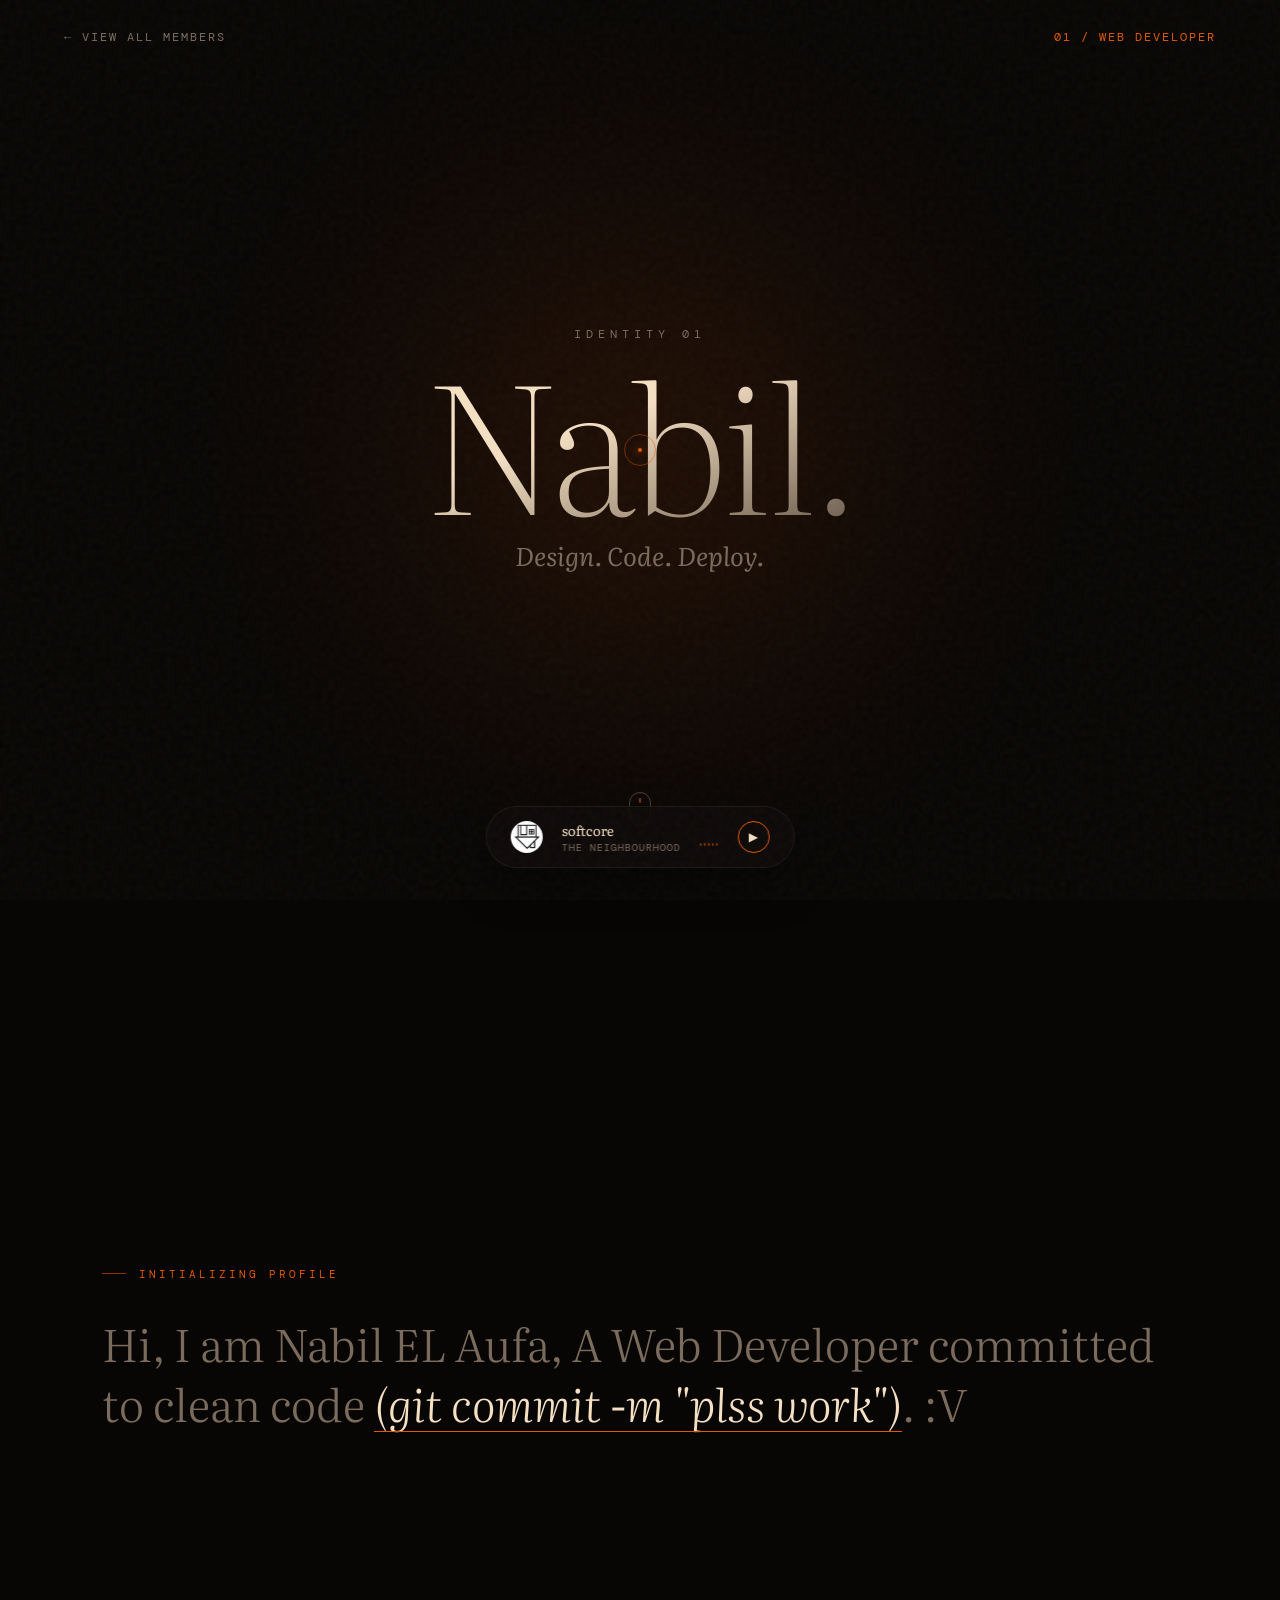
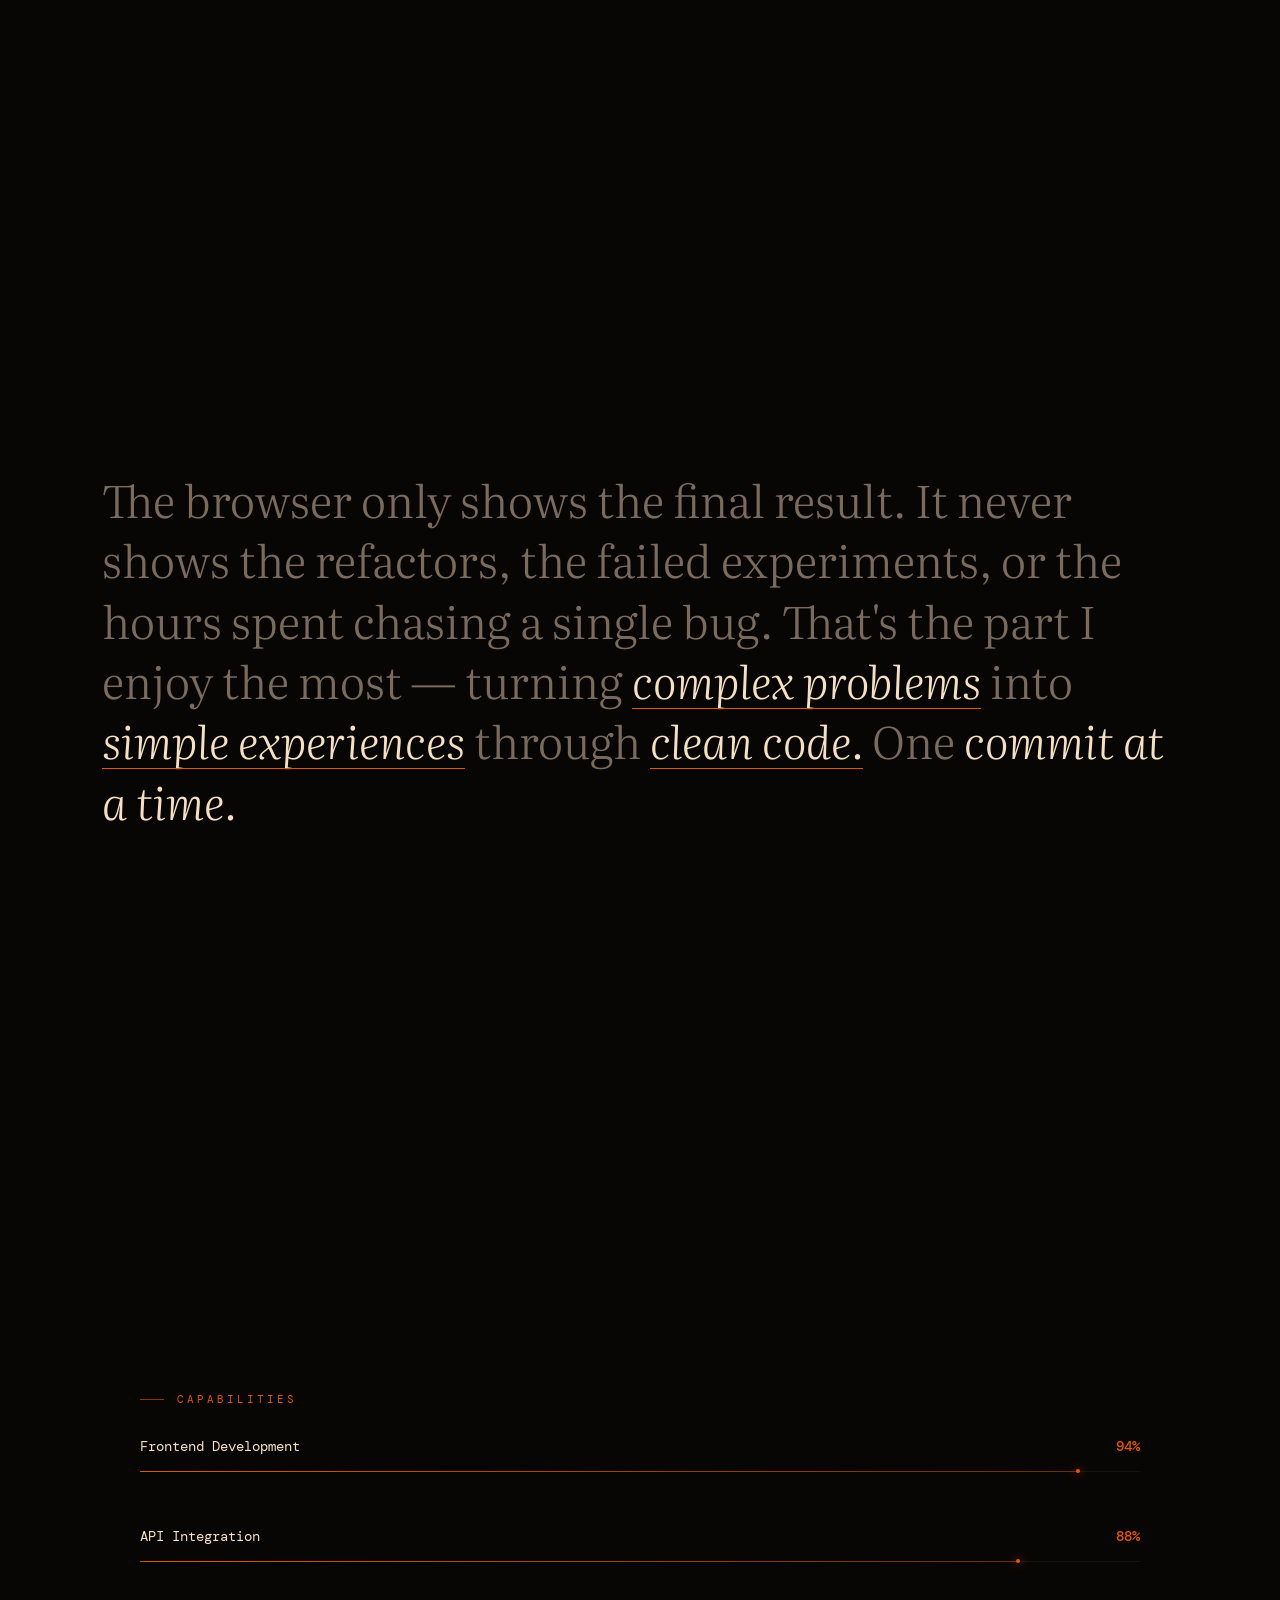
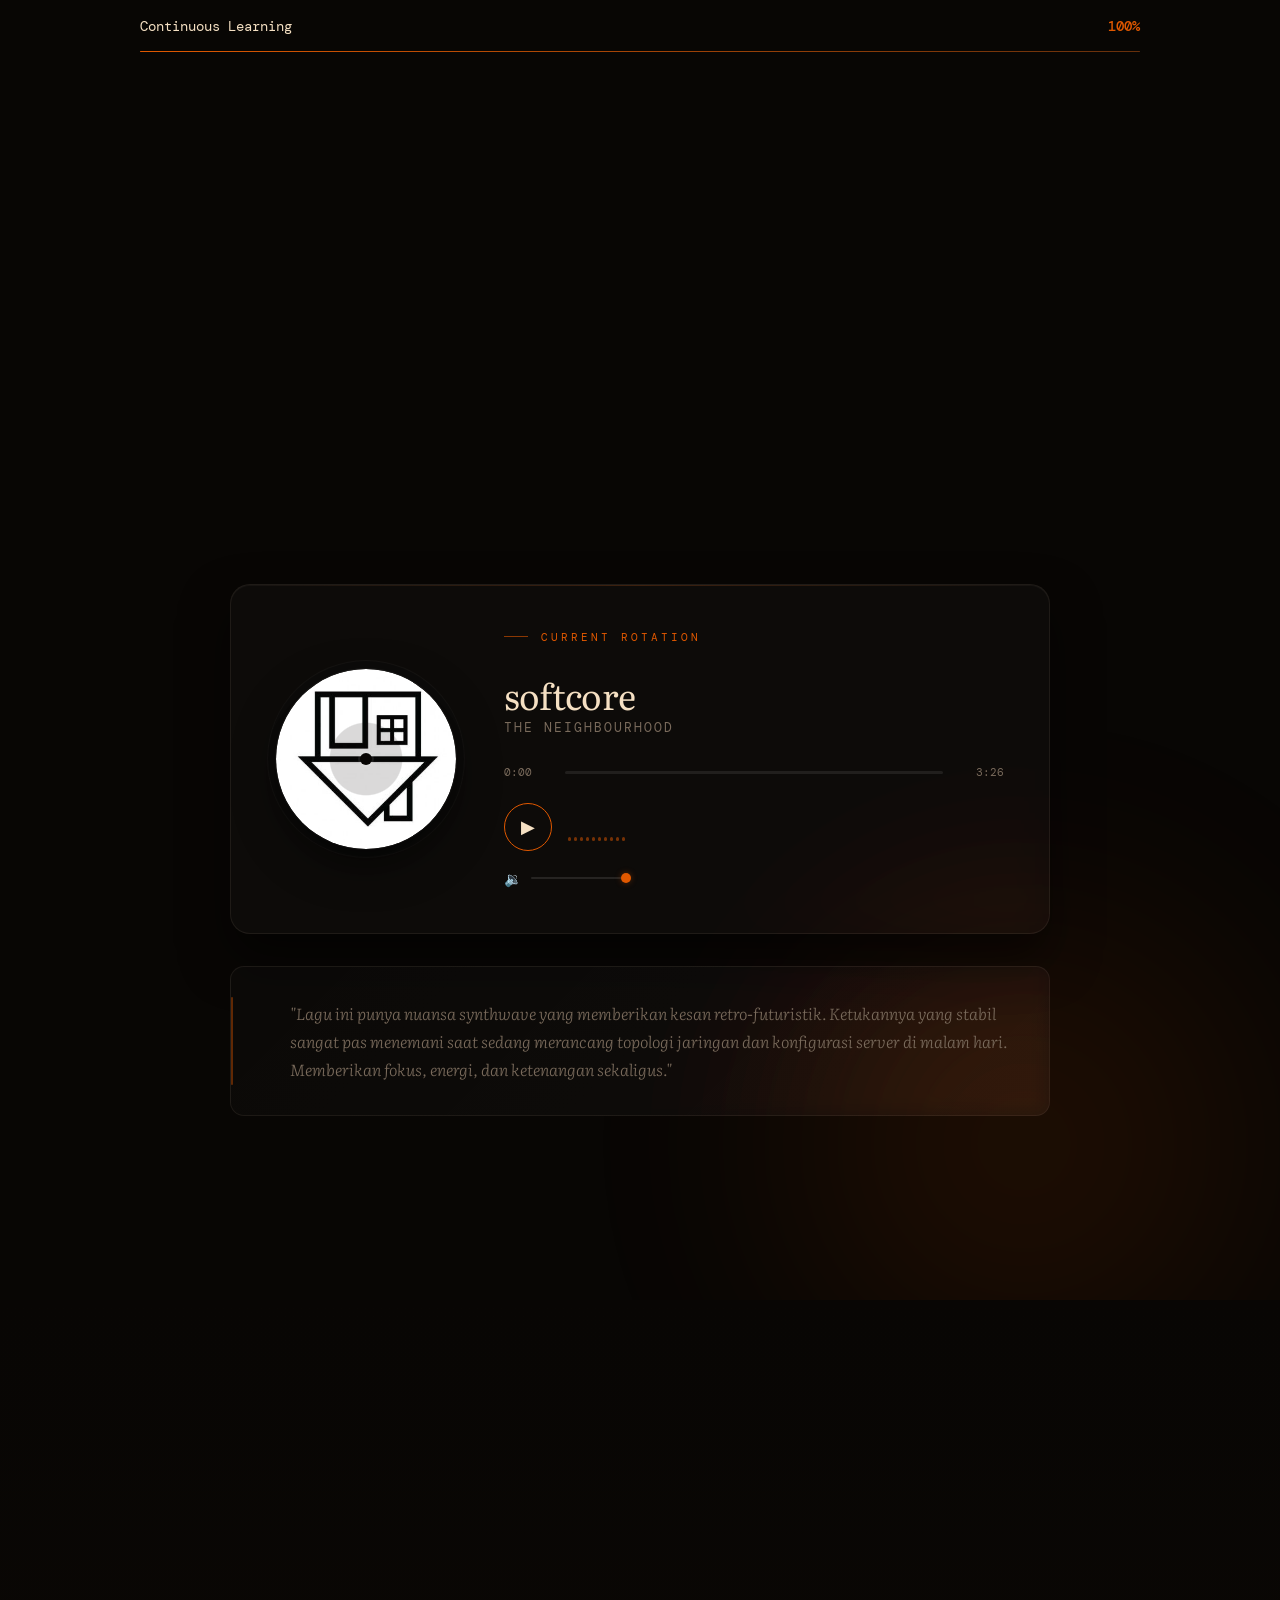
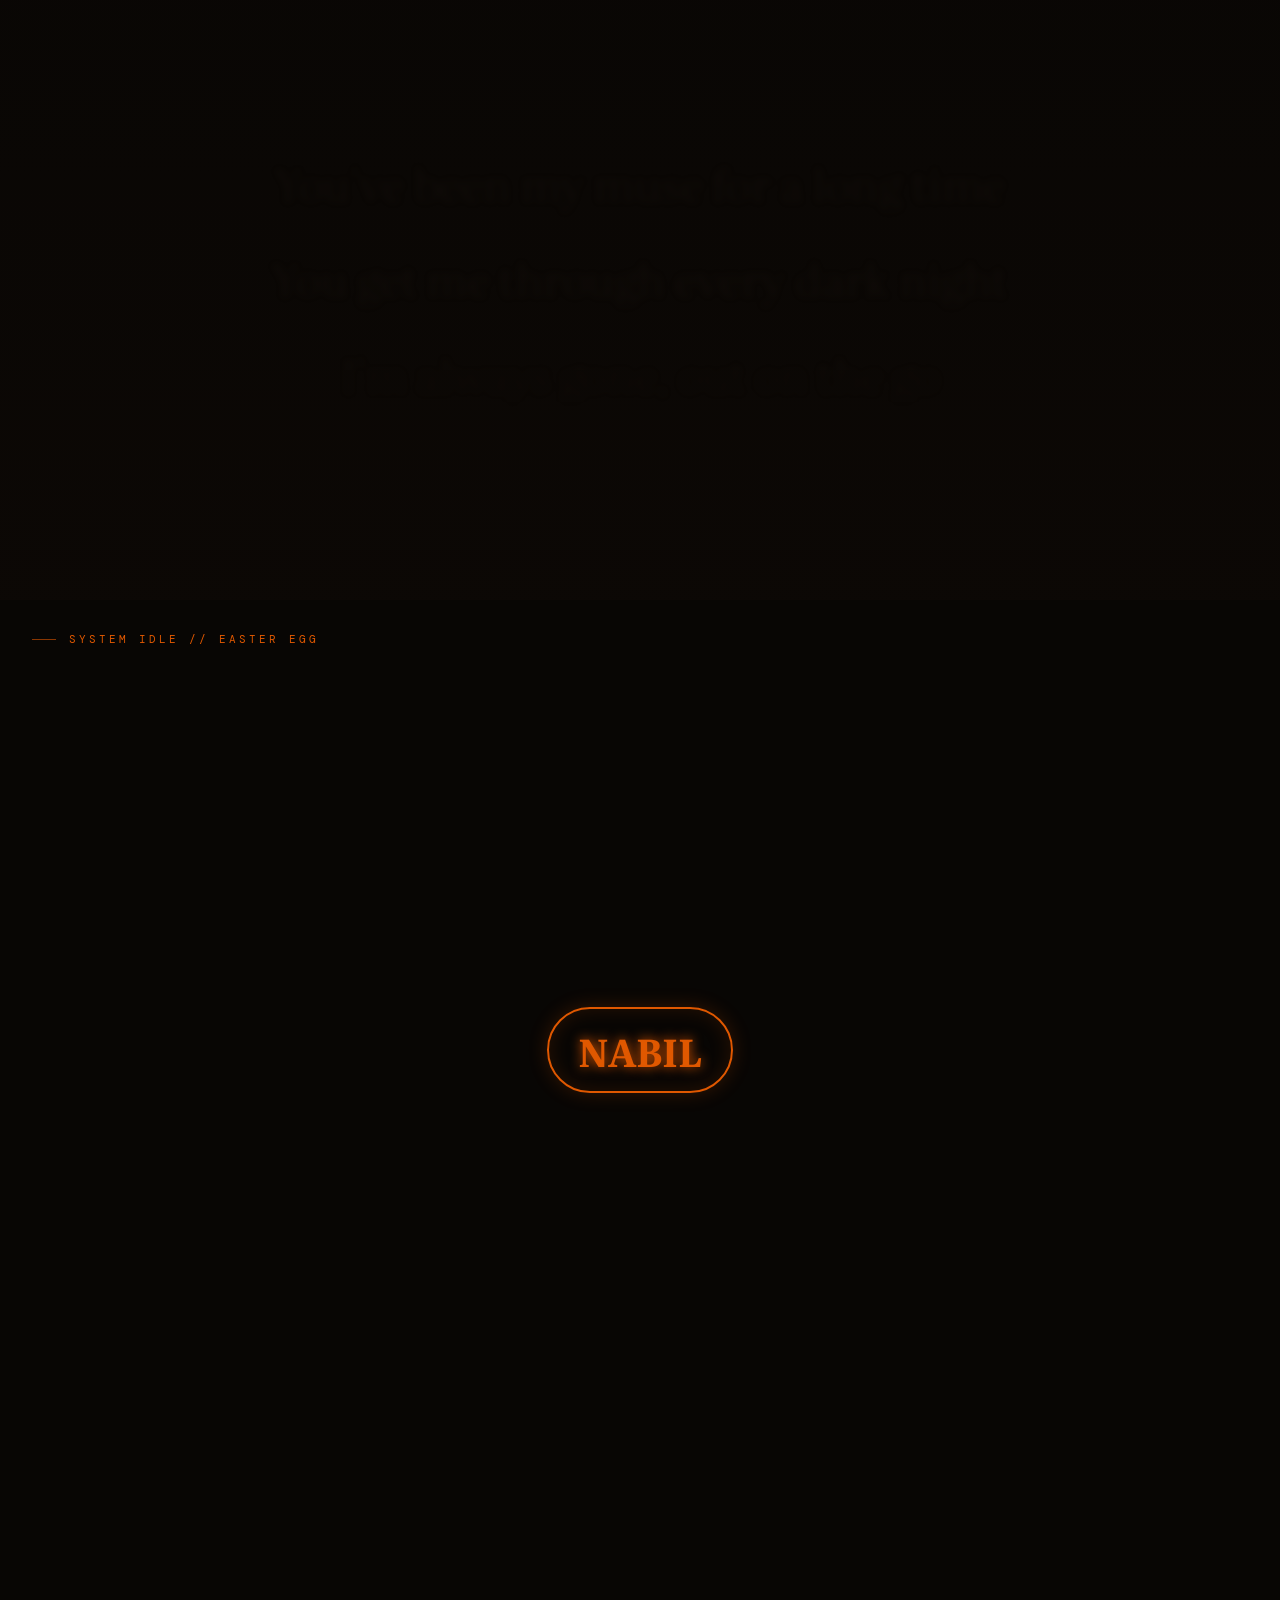
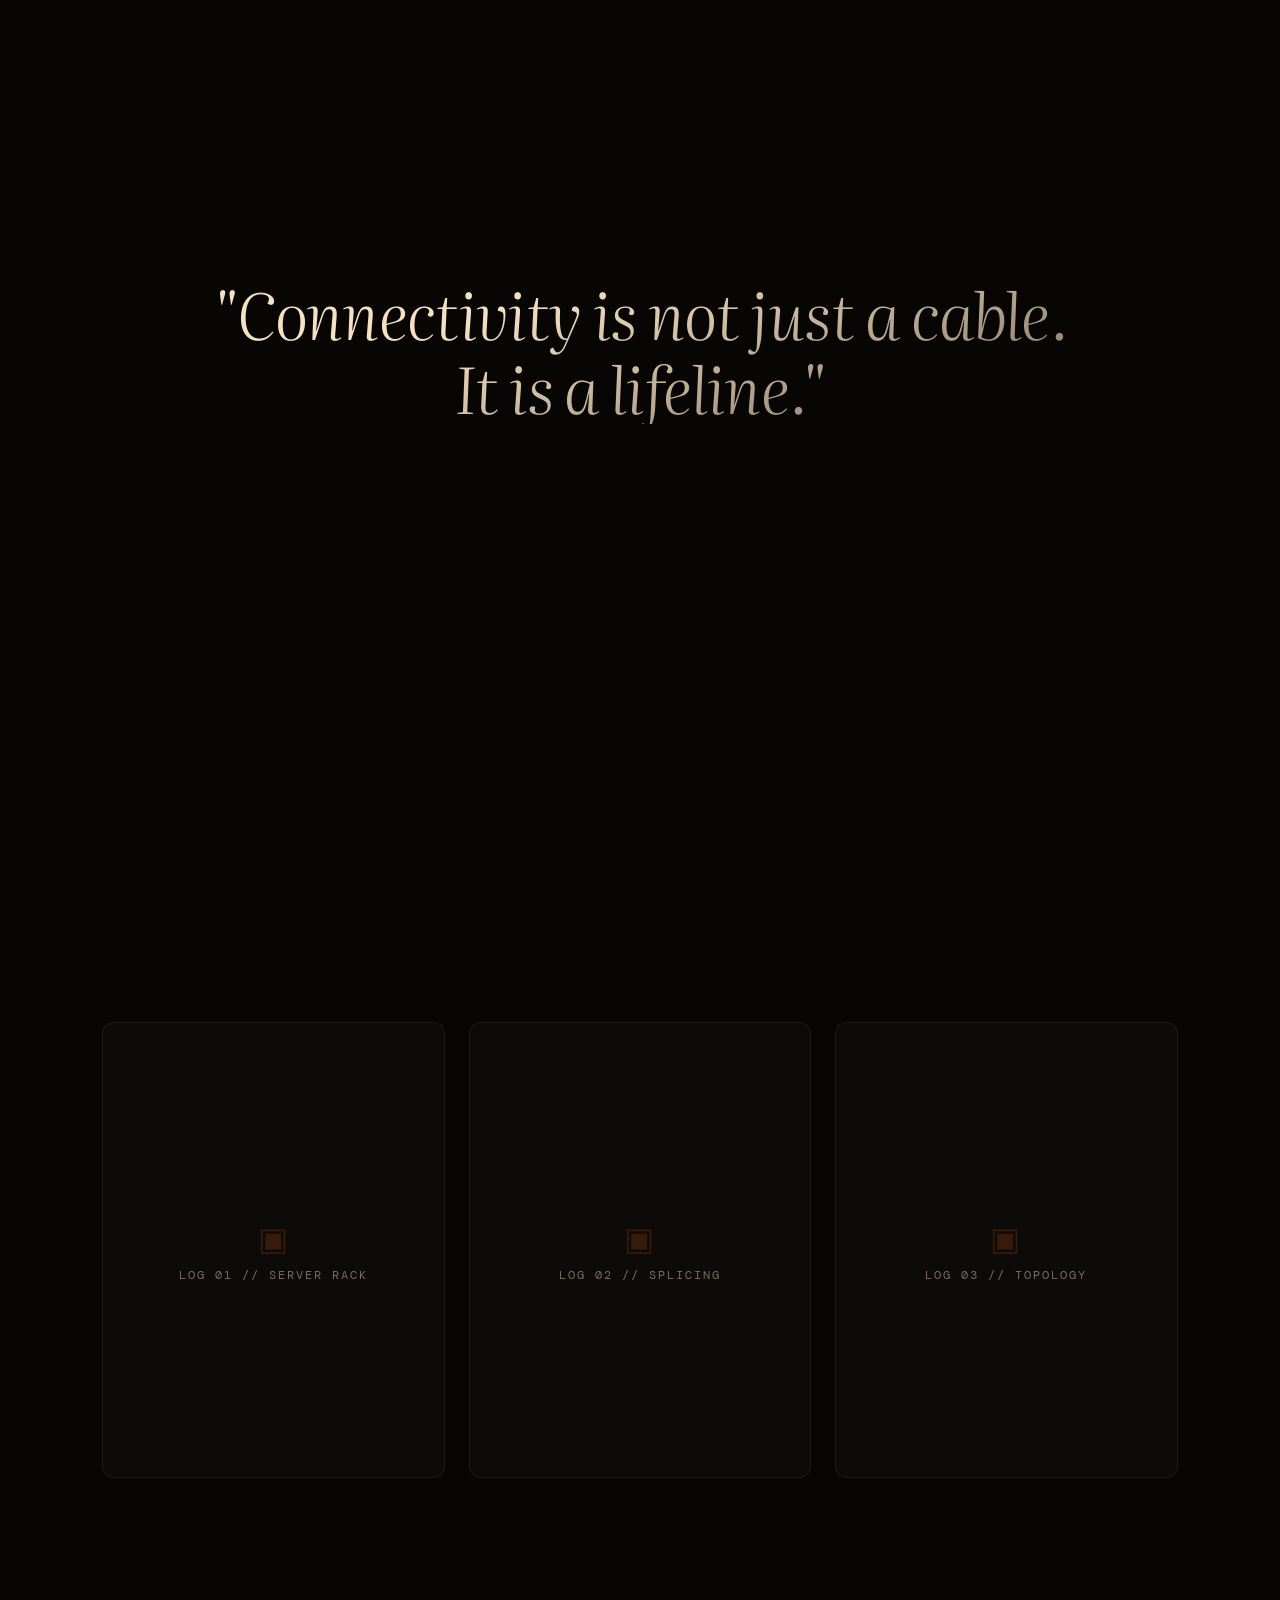
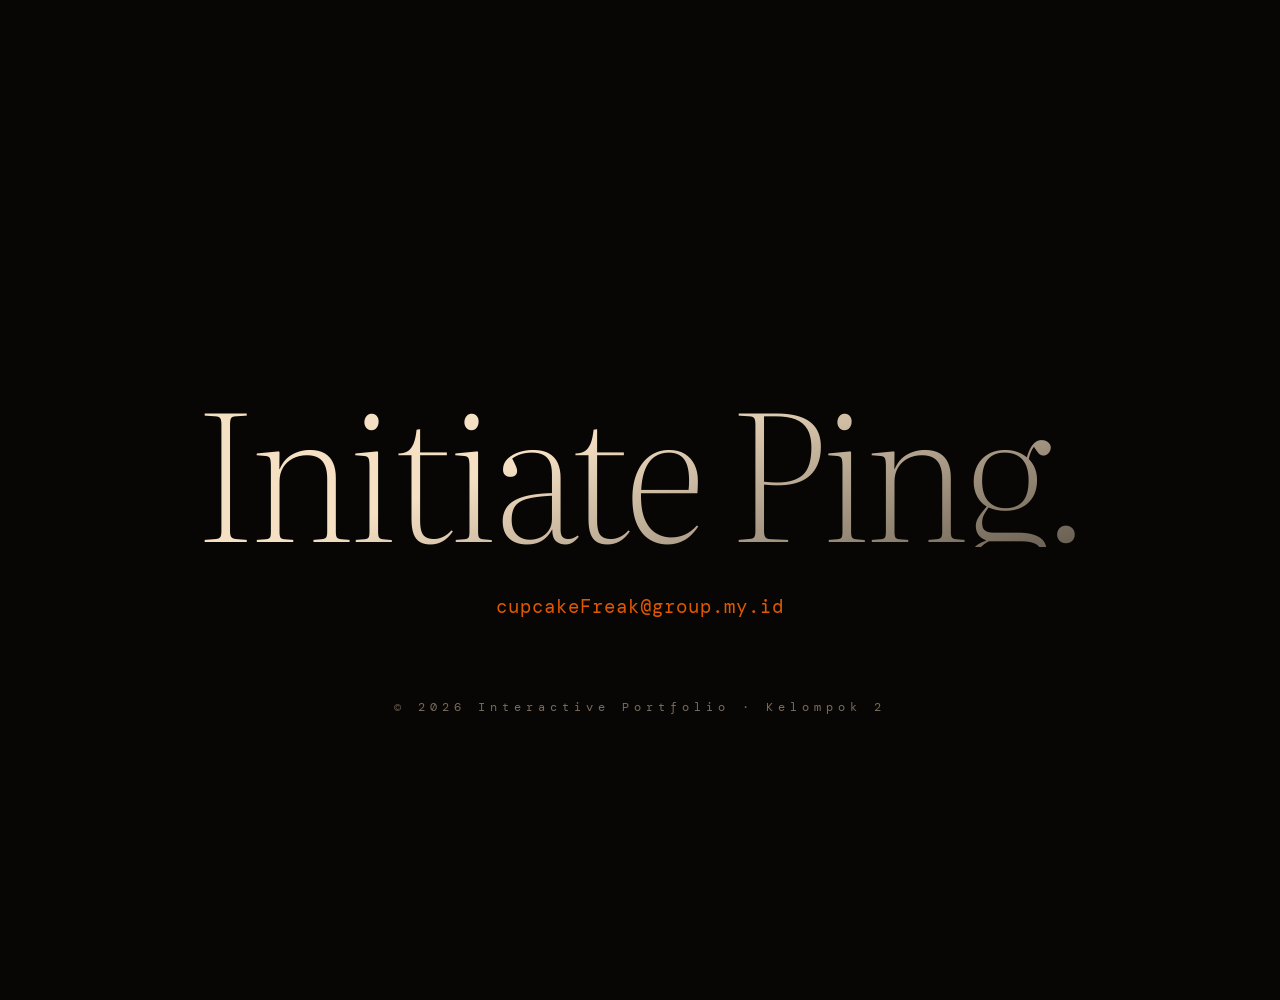
==== cosmic project/frontend/members/nabil/nabil.html @ 755e2fab "idk" ====
<!DOCTYPE html>
<html lang="en">
<head>
    <meta charset="UTF-8">
    <meta name="viewport" content="width=device-width, initial-scale=1.0">
    <title>Nabil — Identity | Kelompok 2 Portfolio</title>
    <meta name="description" content="Nabil EL Aufa — Web Developer. Personal profile featuring biography, skills, favorite song with synchronized lyrics, and more.">

    <link rel="preconnect" href="https://fonts.googleapis.com">
    <link rel="preconnect" href="https://fonts.gstatic.com" crossorigin>
    <link href="https://fonts.googleapis.com/css2?family=DM+Mono:wght@300;400;500&family=Literata:ital,opsz,wght@0,7..72,200..900;1,7..72,200..900&display=swap" rel="stylesheet">

    <link rel="stylesheet" href="css/style.css">
</head>
<body>

    <!-- Cinematic Noise Overlay -->
    <div class="noise-overlay" aria-hidden="true"></div>

    <!-- Custom Cursor -->
    <div class="cursor-dot" aria-hidden="true"></div>
    <div class="cursor-ring" aria-hidden="true"></div>

    <!-- Navigation -->
    <nav class="profile-nav" aria-label="Member page navigation">
        <a href="../../index.html" class="back-link" aria-label="Back to all members">← View All Members</a>
        <span class="nav-id" aria-label="Identity number 01, Web Developer">01 / WEB DEVELOPER</span>
    </nav>

    <!-- ================================================================
         STICKY MINI-PLAYER (shown when scrolling past song section)
    ================================================================ -->
    <div class="mini-player" id="mini-player" aria-label="Now playing — mini player" aria-live="polite">
        <img src="assets/images/cover.jpg" alt="Softcore cover art" class="mini-cover" id="mini-cover">
        <div class="mini-info">
            <span class="mini-title">softcore</span>
            <span class="mini-artist">the neighbourhood</span>
        </div>
        <div class="mini-waveform" id="mini-waveform">
            <div class="bar"></div>
            <div class="bar"></div>
            <div class="bar"></div>
            <div class="bar"></div>
            <div class="bar"></div>
        </div>
        <button class="mini-play-btn" id="mini-play-btn" aria-label="Play / Pause">▶</button>
    </div>

    <main>

        <!-- ================================================================
             1. HERO
        ================================================================ -->
        <section class="fullscreen-section hero-section" id="section-hero">
            <div class="ambient-gradient hero-glow" aria-hidden="true"></div>

            <div class="hero-content">
                <p class="hero-mono fade-up">IDENTITY 01</p>
                <h1 class="hero-title fade-up" style="--delay: 0.1s">Nabil.</h1>
                <p class="hero-subtitle fade-up" style="--delay: 0.2s">Design. Code. Deploy.</p>
            </div>

            <div class="scroll-indicator fade-up" style="--delay: 0.5s" aria-hidden="true">
                <div class="mouse-icon">
                    <div class="wheel"></div>
                </div>
                <span>Descend</span>
            </div>
        </section>

        <!-- ================================================================
             1.5. INTRODUCTION
        ================================================================ -->
        <section class="fullscreen-section intro-section">
            <div class="story-container">
                <p class="section-label fade-up">INITIALIZING PROFILE</p>
                <h2 class="story-text fade-up" style="--delay: 0.2s">
                    Hi, I am Nabil EL Aufa, A Web Developer committed to clean code
                    <span class="highlight">(git commit -m "plss work")</span>. :V
                </h2>
            </div>
        </section>

        <!-- ================================================================
             2. ABOUT ME — Story
        ================================================================ -->
        <section class="fullscreen-section story-section">
            <div class="story-container">
                <h2 class="story-text text-reveal">
                    The browser only shows the final result. It never shows the refactors,
                    the failed experiments, or the hours spent chasing a single bug.
                    That's the part I enjoy the most — turning
                    <span class="highlight">complex problems</span> into
                    <span class="highlight">simple experiences</span> through
                    <span class="highlight">clean code.</span>
                    One <span class="highlight">commit at a time.</span>
                </h2>
            </div>
        </section>

        <!-- ================================================================
             3. SKILLS
        ================================================================ -->
        <section class="fullscreen-section skills-section">
            <div class="skills-container">
                <p class="section-label">CAPABILITIES</p>

                <div class="skill-row">
                    <div class="skill-info">
                        <span class="skill-name">Frontend Development</span>
                        <span class="skill-pct">94%</span>
                    </div>
                    <div class="skill-track">
                        <div class="skill-fill" data-target="94%"></div>
                    </div>
                </div>

                <div class="skill-row">
                    <div class="skill-info">
                        <span class="skill-name">API Integration</span>
                        <span class="skill-pct">88%</span>
                    </div>
                    <div class="skill-track">
                        <div class="skill-fill" data-target="88%"></div>
                    </div>
                </div>

                <div class="skill-row">
                    <div class="skill-info">
                        <span class="skill-name">Continuous Learning</span>
                        <span class="skill-pct">100%</span>
                    </div>
                    <div class="skill-track">
                        <div class="skill-fill" data-target="100%"></div>
                    </div>
                </div>
            </div>
        </section>

        <!-- ================================================================
             4. FAVORITE SONG — Music Player
        ================================================================ -->
        <section class="fullscreen-section song-section" id="song-section">
            <div class="ambient-gradient song-glow" aria-hidden="true"></div>

            <div class="song-showcase-wrapper">

                <div class="audio-player-container" id="audio-player-container">
                    <!-- Hidden audio element -->
                    <audio id="bgm-audio" src="assets/music/softcore.mp3" preload="metadata"></audio>

                    <!-- Vinyl Album Art -->
                    <div class="album-art" id="album-art" role="img" aria-label="Album cover: Softcore by The Neighbourhood">
                        <img src="assets/images/cover.jpg" alt="Softcore — The Neighbourhood album cover" class="cover-img" id="cover-img">
                    </div>

                    <!-- Song Details & Controls -->
                    <div class="song-details">
                        <p class="section-label">CURRENT ROTATION</p>
                        <h3 class="song-title">softcore</h3>
                        <p class="song-artist">the neighbourhood</p>

                        <!-- Progress Bar -->
                        <div class="progress-wrapper" role="group" aria-label="Song progress">
                            <span class="time-label time-current" id="time-current" aria-live="off">0:00</span>
                            <div class="progress-track"
                                 id="progress-track"
                                 role="slider"
                                 aria-label="Song position"
                                 aria-valuemin="0"
                                 aria-valuemax="100"
                                 aria-valuenow="0"
                                 tabindex="0">
                                <div class="progress-fill" id="progress-fill">
                                    <div class="progress-thumb"></div>
                                </div>
                            </div>
                            <span class="time-label time-end" id="time-end" aria-live="off">0:00</span>
                        </div>

                        <!-- Play button + Equalizer -->
                        <div class="player-controls">
                            <button class="play-btn" id="play-btn" aria-label="Play Softcore by The Neighbourhood">
                                <span class="play-icon" aria-hidden="true">▶</span>
                                <span class="pause-icon" aria-hidden="true">⏸</span>
                            </button>

                            <div class="waveform" id="waveform" aria-hidden="true">
                                <div class="bar"></div>
                                <div class="bar"></div>
                                <div class="bar"></div>
                                <div class="bar"></div>
                                <div class="bar"></div>
                                <div class="bar"></div>
                                <div class="bar"></div>
                                <div class="bar"></div>
                                <div class="bar"></div>
                                <div class="bar"></div>
                            </div>
                        </div>

                        <!-- Volume -->
                        <div class="volume-row" role="group" aria-label="Volume control">
                            <span class="volume-icon" id="volume-icon" aria-hidden="true">🔉</span>
                            <input
                                type="range"
                                class="volume-slider"
                                id="volume-slider"
                                min="0"
                                max="1"
                                step="0.02"
                                value="1"
                                aria-label="Volume"
                            >
                        </div>
                    </div>
                </div>

                <!-- Song Description -->
                <div class="song-description-box fade-up" style="--delay: 0.3s">
                    <p>
                        "Lagu ini punya nuansa synthwave yang memberikan kesan retro-futuristik. Ketukannya yang stabil
                        sangat pas menemani saat sedang merancang topologi jaringan dan konfigurasi server di malam hari.
                        Memberikan fokus, energi, dan ketenangan sekaligus."
                    </p>
                </div>

            </div>
        </section>

        <!-- ================================================================
             5. LYRICS EXPERIENCE (Auto-Sync)
        ================================================================ -->
        <section class="fullscreen-section lyrics-section" id="lyrics-section">
            <div class="lyrics-wrapper">
                <div class="lyrics-container" id="lyrics-container" aria-live="polite" aria-atomic="false">
                    <!-- Lyrics injected by JavaScript from .lrc file -->
                </div>
            </div>
        </section>

        <!-- ================================================================
             6. DVD LOGO EASTER EGG
        ================================================================ -->
        <section class="fullscreen-section dvd-section" id="dvd-container">
            <p class="section-label absolute-label">SYSTEM IDLE // EASTER EGG</p>
            <div id="dvd-logo" aria-hidden="true">NABIL</div>
        </section>

        <!-- ================================================================
             7. FAVORITE QUOTE
        ================================================================ -->
        <section class="fullscreen-section quote-section">
            <h2 class="massive-quote fade-up">
                "Connectivity is not just a cable.<br>It is a lifeline."
            </h2>
        </section>

        <!-- ================================================================
             8. GALLERY
        ================================================================ -->
        <section class="fullscreen-section gallery-section">
            <div class="gallery-grid">
                <div class="gallery-item fade-up">
                    <div class="img-placeholder">LOG 01 // SERVER RACK</div>
                </div>
                <div class="gallery-item fade-up" style="--delay: 0.1s">
                    <div class="img-placeholder">LOG 02 // SPLICING</div>
                </div>
                <div class="gallery-item fade-up" style="--delay: 0.2s">
                    <div class="img-placeholder">LOG 03 // TOPOLOGY</div>
                </div>
            </div>
        </section>

        <!-- ================================================================
             9. CONTACT
        ================================================================ -->
        <section class="fullscreen-section contact-section">
            <div class="contact-content">
                <h2 class="hero-title fade-up">Initiate Ping.</h2>
                <a href="mailto:cupcakeFreak@group.my.id"
                   class="magnetic-btn fade-up"
                   style="--delay: 0.2s"
                   aria-label="Send email to Nabil">
                    cupcakeFreak@group.my.id
                </a>
                <div class="footer-bottom">
                    <p class="hero-mono">© 2026 Interactive Portfolio · Kelompok 2</p>
                </div>
            </div>
        </section>

    </main>

    <script src="java script/script.js"></script>
</body>
</html>
---- cosmic project/frontend/members/nabil/css/style.css ----
/* ==========================================================================
   NABIL PROFILE — PREMIUM MEMBER PAGE STYLES
   Warm dark cinema aesthetic. All original sections preserved & elevated.
   ========================================================================== */

/* --------------------------------------------------------------------------
   1. DESIGN TOKENS
   -------------------------------------------------------------------------- */
:root {
  --bg-deep:       #080604;
  --bg-panel:      #0F0B09;
  --accent:        #E05800;
  --accent-dim:    rgba(224, 88, 0, 0.12);
  --accent-glow:   rgba(224, 88, 0, 0.35);
  --text-light:    #F5E0C3;
  --text-muted:    #7A6B5C;
  --text-faint:    rgba(245, 224, 195, 0.3);

  --glass:         rgba(255, 255, 255, 0.025);
  --glass-border:  rgba(245, 224, 195, 0.07);
  --glass-shine:   rgba(224, 88, 0, 0.2);

  --font-heading:  'Literata', Georgia, serif;
  --font-mono:     'DM Mono', 'Courier New', monospace;
  --ease-expo:     cubic-bezier(0.16, 1, 0.3, 1);
  --ease-smooth:   cubic-bezier(0.4, 0, 0.2, 1);
}

/* --------------------------------------------------------------------------
   2. RESET & BASE
   -------------------------------------------------------------------------- */
*, *::before, *::after {
  margin: 0;
  padding: 0;
  box-sizing: border-box;
  cursor: none;
}

html {
  scroll-behavior: smooth;
  overflow-x: hidden;
}

body {
  background-color: var(--bg-deep);
  color: var(--text-light);
  font-family: var(--font-heading);
  overflow-x: hidden;
  -webkit-font-smoothing: antialiased;
  -moz-osx-font-smoothing: grayscale;
}

/* Page entrance fade */
body {
  animation: pageIn 0.8s var(--ease-expo) both;
}

@keyframes pageIn {
  from { opacity: 0; }
  to   { opacity: 1; }
}

::selection {
  background: var(--accent);
  color: var(--bg-deep);
}

/* --------------------------------------------------------------------------
   3. CINEMATIC NOISE + GRID TEXTURE
   -------------------------------------------------------------------------- */
.noise-overlay {
  position: fixed;
  inset: 0;
  z-index: 9990;
  pointer-events: none;
  opacity: 0.04;
  background: url('data:image/svg+xml;utf8,<svg viewBox="0 0 200 200" xmlns="http://www.w3.org/2000/svg"><filter id="n"><feTurbulence type="fractalNoise" baseFrequency="0.75" numOctaves="3" stitchTiles="stitch"/></filter><rect width="100%" height="100%" filter="url(%23n)"/></svg>');
}

body::before {
  content: '';
  position: fixed;
  inset: 0;
  z-index: 0;
  pointer-events: none;
  opacity: 0.02;
  background-image:
    linear-gradient(rgba(224, 88, 0, 0.08) 1px, transparent 1px),
    linear-gradient(90deg, rgba(224, 88, 0, 0.08) 1px, transparent 1px);
  background-size: 60px 60px;
}

/* --------------------------------------------------------------------------
   4. CUSTOM CURSOR
   -------------------------------------------------------------------------- */
.cursor-dot {
  position: fixed;
  width: 4px;
  height: 4px;
  background: var(--accent);
  border-radius: 50%;
  pointer-events: none;
  z-index: 10000;
  will-change: transform;
  box-shadow: 0 0 8px var(--accent);
}

.cursor-ring {
  position: fixed;
  width: 32px;
  height: 32px;
  border: 1px solid rgba(224, 88, 0, 0.45);
  border-radius: 50%;
  pointer-events: none;
  z-index: 10000;
  will-change: transform;
  transition: width 0.25s var(--ease-expo),
              height 0.25s var(--ease-expo),
              background 0.25s ease,
              border-color 0.25s ease;
}

.cursor-ring.cursor-hover {
  width: 56px;
  height: 56px;
  background: rgba(224, 88, 0, 0.08);
  border-color: transparent;
}

/* --------------------------------------------------------------------------
   5. NAVIGATION
   -------------------------------------------------------------------------- */
.profile-nav {
  position: fixed;
  top: 0;
  width: 100%;
  padding: 1.8rem 5%;
  display: flex;
  justify-content: space-between;
  align-items: center;
  z-index: 1000;
  transition: background 0.4s ease, padding 0.3s ease;
  font-family: var(--font-mono);
  font-size: 0.75rem;
  text-transform: uppercase;
  letter-spacing: 2px;
}

.profile-nav.scrolled {
  background: rgba(8, 6, 4, 0.88);
  backdrop-filter: blur(20px);
  -webkit-backdrop-filter: blur(20px);
  padding-top: 1.1rem;
  padding-bottom: 1.1rem;
  border-bottom: 1px solid var(--glass-border);
}

.back-link {
  color: var(--text-muted);
  text-decoration: none;
  transition: color 0.3s ease, transform 0.3s ease;
  display: flex;
  align-items: center;
  gap: 0.5rem;
}

.back-link:hover {
  color: var(--text-light);
  transform: translateX(-4px);
}

.nav-id { color: var(--accent); }

/* --------------------------------------------------------------------------
   6. AMBIENT GRADIENTS
   -------------------------------------------------------------------------- */
.ambient-gradient {
  position: absolute;
  border-radius: 50%;
  filter: blur(100px);
  opacity: 0;
  z-index: 0;
  pointer-events: none;
  animation: ambientIn 2s var(--ease-expo) 0.5s forwards;
  will-change: transform, opacity;
}

@keyframes ambientIn {
  to { opacity: 0.14; }
}

.hero-glow {
  width: 70vw;
  height: 70vw;
  background: radial-gradient(circle, var(--accent) 0%, transparent 65%);
  top: 50%;
  left: 50%;
  transform: translate(-50%, -50%);
  animation: ambientIn 2s var(--ease-expo) 0.5s forwards,
             ambientPulse 9s ease-in-out infinite alternate;
}

@keyframes ambientPulse {
  from { transform: translate(-50%, -50%) scale(1);   opacity: 0.10; }
  to   { transform: translate(-50%, -50%) scale(1.15); opacity: 0.18; }
}

.song-glow {
  width: 60vw;
  height: 60vw;
  background: radial-gradient(circle, var(--accent) 0%, transparent 65%);
  top: 40%;
  right: -10%;
}

/* --------------------------------------------------------------------------
   7. SECTION LAYOUT
   -------------------------------------------------------------------------- */
.fullscreen-section {
  min-height: 100vh;
  width: 100%;
  display: flex;
  align-items: center;
  justify-content: center;
  position: relative;
  padding: 8rem 8%;
}

.section-label {
  font-family: var(--font-mono);
  font-size: 0.7rem;
  color: var(--accent);
  letter-spacing: 3px;
  text-transform: uppercase;
  margin-bottom: 2rem;
  display: flex;
  align-items: center;
  gap: 0.8rem;
}

.section-label::before {
  content: '';
  display: inline-block;
  width: 1.5rem;
  height: 1px;
  background: var(--accent);
  opacity: 0.6;
}

/* --------------------------------------------------------------------------
   8. HERO SECTION
   -------------------------------------------------------------------------- */
.hero-section {
  flex-direction: column;
  text-align: center;
}

.hero-content {
  z-index: 2;
  display: flex;
  flex-direction: column;
  align-items: center;
  gap: 1rem;
}

.hero-mono {
  font-family: var(--font-mono);
  color: var(--text-muted);
  letter-spacing: 5px;
  font-size: 0.75rem;
}

.hero-title {
  font-size: clamp(5rem, 14vw, 11rem);
  line-height: 0.92;
  font-weight: 200;
  letter-spacing: -0.03em;
  background: linear-gradient(160deg, var(--text-light) 40%, rgba(245, 224, 195, 0.4) 100%);
  -webkit-background-clip: text;
  -webkit-text-fill-color: transparent;
  background-clip: text;
}

.hero-subtitle {
  font-size: clamp(1rem, 2.5vw, 1.6rem);
  font-style: italic;
  color: var(--text-muted);
}

/* Scroll Indicator */
.scroll-indicator {
  position: absolute;
  bottom: 3rem;
  display: flex;
  flex-direction: column;
  align-items: center;
  gap: 0.8rem;
  font-family: var(--font-mono);
  font-size: 0.65rem;
  color: var(--text-muted);
  text-transform: uppercase;
  letter-spacing: 3px;
  opacity: 0;
  animation: fadeUp 1s var(--ease-expo) 1.5s forwards;
}

.mouse-icon {
  width: 22px;
  height: 34px;
  border: 1px solid var(--text-muted);
  border-radius: 11px;
  position: relative;
}

.wheel {
  width: 2px;
  height: 5px;
  background: var(--accent);
  position: absolute;
  top: 5px;
  left: 50%;
  transform: translateX(-50%);
  border-radius: 2px;
  animation: scrollWheel 2s ease-in-out infinite;
}

@keyframes scrollWheel {
  0%   { top: 5px;  opacity: 1; }
  100% { top: 18px; opacity: 0; }
}

@keyframes fadeUp {
  from { opacity: 0; transform: translateY(12px); }
  to   { opacity: 0.6; transform: translateY(0); }
}

/* --------------------------------------------------------------------------
   9. INTRODUCTION & STORY SECTIONS
   -------------------------------------------------------------------------- */
.story-container {
  max-width: 1100px;
  width: 100%;
}

.story-text {
  font-size: clamp(1.8rem, 3.5vw, 3.5rem);
  line-height: 1.35;
  font-weight: 300;
  color: var(--text-muted);
}

.story-text .highlight {
  color: var(--text-light);
  font-style: italic;
  position: relative;
  display: inline;
}

.story-text .highlight::after {
  content: '';
  position: absolute;
  bottom: 4px;
  left: 0;
  width: 100%;
  height: 1px;
  background: var(--accent);
  transform: scaleX(0);
  transform-origin: left;
  transition: transform 1.2s var(--ease-expo);
}

.story-text.is-visible .highlight::after {
  transform: scaleX(1);
  transition-delay: 0.6s;
}

/* --------------------------------------------------------------------------
   10. SKILLS SECTION
   -------------------------------------------------------------------------- */
.skills-container {
  width: 100%;
  max-width: 1000px;
}

.skill-row {
  margin-bottom: 3.5rem;
}

.skill-info {
  display: flex;
  justify-content: space-between;
  align-items: baseline;
  margin-bottom: 1rem;
  font-family: var(--font-mono);
  font-size: 0.85rem;
}

.skill-name { color: var(--text-light); }
.skill-pct  { color: var(--accent); font-weight: 500; }

.skill-track {
  width: 100%;
  height: 1px;
  background: rgba(255, 255, 255, 0.06);
  position: relative;
  border-radius: 1px;
}

.skill-fill {
  position: absolute;
  top: 0;
  left: 0;
  height: 1px;
  background: linear-gradient(90deg, var(--accent), rgba(224, 88, 0, 0.4));
  width: 0%;
  transition: width 1.8s var(--ease-expo);
  border-radius: 1px;
}

/* Glowing tip at the fill's edge */
.skill-fill::after {
  content: '';
  position: absolute;
  top: -2px;
  right: 0;
  width: 4px;
  height: 4px;
  border-radius: 50%;
  background: var(--accent);
  box-shadow: 0 0 8px var(--accent);
  opacity: 0;
  transition: opacity 0.4s ease 1.4s;
}

.skill-fill[style*="width"]:not([style*="0%"])::after {
  opacity: 1;
}

/* --------------------------------------------------------------------------
   11. SONG / MUSIC PLAYER
   -------------------------------------------------------------------------- */
.song-section {
  flex-direction: column;
}

.song-showcase-wrapper {
  display: flex;
  flex-direction: column;
  align-items: center;
  gap: 2rem;
  z-index: 2;
  width: 100%;
  max-width: 820px;
}

/* Player card */
.audio-player-container {
  display: grid;
  grid-template-columns: auto 1fr;
  gap: 3rem;
  align-items: center;
  background: var(--glass);
  border: 1px solid var(--glass-border);
  padding: 2.8rem;
  border-radius: 20px;
  backdrop-filter: blur(24px);
  -webkit-backdrop-filter: blur(24px);
  width: 100%;
  position: relative;
  overflow: hidden;
  box-shadow: 0 24px 48px rgba(0,0,0,0.5), inset 0 1px 0 rgba(255,255,255,0.03);
  transition: border-color 0.4s ease;
}

.audio-player-container::before {
  content: '';
  position: absolute;
  top: 0;
  left: 0;
  right: 0;
  height: 1px;
  background: linear-gradient(90deg, transparent, var(--glass-shine), transparent);
}

.audio-player-container.playing {
  border-color: rgba(224, 88, 0, 0.2);
}

/* Vinyl / Album Art */
.album-art {
  width: 180px;
  height: 180px;
  border-radius: 50%;
  position: relative;
  flex-shrink: 0;
  box-shadow:
    0 16px 40px rgba(0, 0, 0, 0.6),
    0 0 0 1px rgba(255,255,255,0.06),
    0 0 0 8px rgba(0,0,0,0.4),
    0 0 0 9px rgba(255,255,255,0.03);
  transition: box-shadow 0.5s ease;
}

.album-art.playing {
  box-shadow:
    0 20px 50px rgba(0, 0, 0, 0.7),
    0 0 40px var(--accent-glow),
    0 0 0 1px rgba(224, 88, 0, 0.25),
    0 0 0 8px rgba(0,0,0,0.4),
    0 0 0 9px rgba(224, 88, 0, 0.08);
  animation: vinylSpin 8s linear infinite;
}

@keyframes vinylSpin {
  from { transform: rotate(0deg); }
  to   { transform: rotate(360deg); }
}

.album-art.paused-spin {
  animation-play-state: paused;
}

.cover-img {
  width: 100%;
  height: 100%;
  object-fit: cover;
  border-radius: 50%;
  display: block;
  /* Vinyl label effect: slightly desaturated center circle */
  mask-image: radial-gradient(circle at center, rgba(0,0,0,0.85) 28%, black 29%);
  -webkit-mask-image: radial-gradient(circle at center, rgba(0,0,0,0.85) 28%, black 29%);
}

/* Vinyl center hole */
.album-art::after {
  content: '';
  position: absolute;
  top: 50%;
  left: 50%;
  transform: translate(-50%, -50%);
  width: 12px;
  height: 12px;
  border-radius: 50%;
  background: var(--bg-deep);
  box-shadow: 0 0 0 2px rgba(255,255,255,0.08);
  z-index: 2;
}

/* Song Details */
.song-details {
  display: flex;
  flex-direction: column;
  gap: 0;
  min-width: 0;
}

.song-title {
  font-size: 2.2rem;
  font-weight: 400;
  line-height: 1.1;
  margin-bottom: 0.3rem;
  letter-spacing: -0.02em;
}

.song-artist {
  font-family: var(--font-mono);
  font-size: 0.8rem;
  color: var(--text-muted);
  letter-spacing: 2px;
  text-transform: uppercase;
  margin-bottom: 1.8rem;
}

/* Progress Bar */
.progress-wrapper {
  display: flex;
  align-items: center;
  gap: 0.8rem;
  margin-bottom: 1.5rem;
}

.time-label {
  font-family: var(--font-mono);
  font-size: 0.7rem;
  color: var(--text-muted);
  min-width: 3rem;
  flex-shrink: 0;
}

.time-label.time-end { text-align: right; }

.progress-track {
  flex: 1;
  height: 3px;
  background: rgba(255, 255, 255, 0.08);
  border-radius: 3px;
  position: relative;
  cursor: pointer;
  overflow: visible;
}

.progress-fill {
  height: 100%;
  background: linear-gradient(90deg, var(--accent), rgba(224, 88, 0, 0.5));
  border-radius: 3px;
  width: 0%;
  position: relative;
  pointer-events: none;
  transition: width 0.1s linear;
}

.progress-thumb {
  position: absolute;
  right: -6px;
  top: 50%;
  transform: translateY(-50%) scale(0);
  width: 12px;
  height: 12px;
  border-radius: 50%;
  background: var(--text-light);
  box-shadow: 0 0 8px rgba(224, 88, 0, 0.6);
  transition: transform 0.2s var(--ease-expo);
  pointer-events: none;
}

.progress-track:hover .progress-thumb {
  transform: translateY(-50%) scale(1);
}

/* Controls Row */
.player-controls {
  display: flex;
  align-items: center;
  gap: 1rem;
  flex-wrap: wrap;
}

.play-btn {
  display: flex;
  align-items: center;
  justify-content: center;
  gap: 0;
  width: 48px;
  height: 48px;
  border-radius: 50%;
  border: 1px solid var(--accent);
  background: transparent;
  color: var(--text-light);
  font-size: 1.1rem;
  transition: background 0.3s ease, box-shadow 0.3s ease, transform 0.2s ease;
  flex-shrink: 0;
  position: relative;
}

.play-btn:hover {
  background: var(--accent-dim);
  box-shadow: 0 0 20px var(--accent-glow);
  transform: scale(1.06);
}

.play-btn:active { transform: scale(0.96); }

.play-icon,
.pause-icon {
  position: absolute;
  transition: opacity 0.2s ease, transform 0.2s ease;
}

.pause-icon { display: none; opacity: 0; }
.play-icon  { display: block; opacity: 1; }

.play-btn.is-playing .play-icon  { display: none; opacity: 0; }
.play-btn.is-playing .pause-icon { display: block; opacity: 1; }

/* Equalizer Bars */
.waveform {
  display: flex;
  gap: 3px;
  align-items: flex-end;
  height: 28px;
}

.bar {
  width: 3px;
  background: var(--accent);
  height: 4px;
  border-radius: 2px;
  opacity: 0.5;
  transition: height 0.1s ease;
}

.playing .bar {
  opacity: 1;
  animation: eqWave 0.8s ease-in-out infinite alternate;
}

.bar:nth-child(1)  { animation-delay: 0.00s; }
.bar:nth-child(2)  { animation-delay: 0.07s; }
.bar:nth-child(3)  { animation-delay: 0.14s; }
.bar:nth-child(4)  { animation-delay: 0.21s; }
.bar:nth-child(5)  { animation-delay: 0.28s; }
.bar:nth-child(6)  { animation-delay: 0.35s; }
.bar:nth-child(7)  { animation-delay: 0.42s; }
.bar:nth-child(8)  { animation-delay: 0.28s; }
.bar:nth-child(9)  { animation-delay: 0.14s; }
.bar:nth-child(10) { animation-delay: 0.07s; }

@keyframes eqWave {
  from { height: 3px; }
  to   { height: 26px; }
}

/* Volume Control */
.volume-row {
  display: flex;
  align-items: center;
  gap: 0.6rem;
  margin-top: 1rem;
}

.volume-icon {
  font-size: 0.9rem;
  color: var(--text-muted);
  flex-shrink: 0;
  width: 18px;
  text-align: center;
}

.volume-slider {
  -webkit-appearance: none;
  appearance: none;
  width: 100px;
  height: 2px;
  border-radius: 2px;
  background: rgba(255, 255, 255, 0.1);
  outline: none;
  cursor: pointer;
}

.volume-slider::-webkit-slider-thumb {
  -webkit-appearance: none;
  appearance: none;
  width: 10px;
  height: 10px;
  border-radius: 50%;
  background: var(--accent);
  box-shadow: 0 0 6px var(--accent-glow);
  cursor: pointer;
}

.volume-slider::-moz-range-thumb {
  width: 10px;
  height: 10px;
  border-radius: 50%;
  background: var(--accent);
  border: none;
  cursor: pointer;
}

/* Song Description Box */
.song-description-box {
  background: linear-gradient(135deg, rgba(255,255,255,0.015), rgba(255,255,255,0.03));
  border: 1px solid var(--glass-border);
  border-radius: 14px;
  padding: 2rem 2.5rem;
  width: 100%;
  backdrop-filter: blur(10px);
  position: relative;
  overflow: hidden;
}

.song-description-box::before {
  content: '';
  position: absolute;
  left: 0;
  top: 20%;
  bottom: 20%;
  width: 2px;
  background: var(--accent);
  opacity: 0.4;
  border-radius: 2px;
}

.song-description-box p {
  font-size: 1rem;
  line-height: 1.75;
  color: var(--text-muted);
  font-style: italic;
  font-weight: 300;
  padding-left: 1.2rem;
}

/* --------------------------------------------------------------------------
   12. STICKY MINI-PLAYER
   -------------------------------------------------------------------------- */
.mini-player {
  position: fixed;
  bottom: 2rem;
  left: 50%;
  transform: translateX(-50%) translateY(120%);
  z-index: 999;
  background: rgba(15, 11, 9, 0.9);
  border: 1px solid var(--glass-border);
  border-radius: 50px;
  backdrop-filter: blur(24px);
  -webkit-backdrop-filter: blur(24px);
  padding: 0.8rem 1.5rem;
  display: flex;
  align-items: center;
  gap: 1.2rem;
  box-shadow: 0 16px 40px rgba(0,0,0,0.6);
  transition: transform 0.5s var(--ease-expo), opacity 0.4s ease;
  opacity: 0;
  white-space: nowrap;
  max-width: calc(100vw - 3rem);
}

.mini-player.visible {
  transform: translateX(-50%) translateY(0);
  opacity: 1;
}

.mini-cover {
  width: 32px;
  height: 32px;
  border-radius: 50%;
  object-fit: cover;
  flex-shrink: 0;
}

.mini-info {
  display: flex;
  flex-direction: column;
  gap: 1px;
  min-width: 0;
}

.mini-title {
  font-family: var(--font-heading);
  font-size: 0.85rem;
  font-weight: 400;
  color: var(--text-light);
  overflow: hidden;
  text-overflow: ellipsis;
}

.mini-artist {
  font-family: var(--font-mono);
  font-size: 0.65rem;
  color: var(--text-muted);
  letter-spacing: 1px;
  text-transform: uppercase;
  overflow: hidden;
  text-overflow: ellipsis;
}

.mini-play-btn {
  width: 32px;
  height: 32px;
  border-radius: 50%;
  border: 1px solid var(--accent);
  background: transparent;
  color: var(--text-light);
  font-size: 0.75rem;
  display: flex;
  align-items: center;
  justify-content: center;
  flex-shrink: 0;
  transition: background 0.3s ease, box-shadow 0.3s ease;
}

.mini-play-btn:hover {
  background: var(--accent-dim);
  box-shadow: 0 0 12px var(--accent-glow);
}

.mini-waveform {
  display: flex;
  gap: 2px;
  align-items: flex-end;
  height: 18px;
}

.mini-waveform .bar {
  width: 2px;
  height: 3px;
  background: var(--accent);
  border-radius: 1px;
  opacity: 0.5;
}

.mini-waveform.playing .bar {
  opacity: 1;
  animation: eqWave 0.8s ease-in-out infinite alternate;
}

/* --------------------------------------------------------------------------
   13. LYRICS EXPERIENCE
   -------------------------------------------------------------------------- */
.lyrics-section {
  position: relative;
  overflow: hidden;
  background: linear-gradient(180deg, var(--bg-deep) 0%, rgba(12, 8, 5, 0.98) 100%);
}

.lyrics-wrapper {
  height: 70vh;
  width: 100%;
  position: relative;
  display: flex;
  align-items: center;
  justify-content: center;
  mask-image: linear-gradient(to bottom, transparent 0%, black 20%, black 80%, transparent 100%);
  -webkit-mask-image: linear-gradient(to bottom, transparent 0%, black 20%, black 80%, transparent 100%);
  overflow: hidden;
}

.lyrics-container {
  position: absolute;
  top: 50%;
  width: 100%;
  text-align: center;
  transition: transform 0.65s cubic-bezier(0.25, 1, 0.5, 1);
  padding: 0 8%;
}

.lyric-line {
  font-size: clamp(1.4rem, 4vw, 3.2rem);
  margin-bottom: 1.8rem;
  opacity: 0.08;
  color: var(--text-muted);
  transition:
    opacity       0.6s cubic-bezier(0.22, 1, 0.36, 1),
    color         0.6s cubic-bezier(0.22, 1, 0.36, 1),
    transform     0.6s cubic-bezier(0.22, 1, 0.36, 1),
    filter        0.6s cubic-bezier(0.22, 1, 0.36, 1),
    text-shadow   0.5s ease,
    font-size     0.4s ease;
  transform: scale(0.88);
  filter: blur(5px);
  cursor: default;
  font-weight: 300;
  line-height: 1.3;
}

/* Near line (1 away from active) */
.lyric-line--near {
  opacity: 0.32;
  filter: blur(1.5px);
  transform: scale(0.94);
  color: var(--text-light);
}

/* Far near (2 away) */
.lyric-line--far {
  opacity: 0.15;
  filter: blur(3px);
  transform: scale(0.9);
}

/* Active line */
.lyric-line.active {
  opacity: 1;
  transform: scale(1.06);
  filter: blur(0);
  color: var(--text-light);
  font-weight: 400;
  text-shadow:
    0 0 20px rgba(224, 88, 0, 0.5),
    0 0 50px rgba(224, 88, 0, 0.2);
  animation: lyricPulse 2.5s ease-in-out infinite;
}

@keyframes lyricPulse {
  0%, 100% { text-shadow: 0 0 20px rgba(224, 88, 0, 0.45); }
  50%       { text-shadow: 0 0 40px rgba(224, 88, 0, 0.8), 0 0 70px rgba(224, 88, 0, 0.25); }
}

/* --------------------------------------------------------------------------
   14. DVD EASTER EGG
   -------------------------------------------------------------------------- */
.dvd-section {
  position: relative;
  overflow: hidden;
}

.absolute-label {
  position: absolute;
  top: 2rem;
  left: 2rem;
}

#dvd-logo {
  position: absolute;
  font-family: var(--font-heading);
  font-size: 2.4rem;
  font-weight: 700;
  color: var(--accent);
  padding: 0.8rem 1.8rem;
  border: 2px solid var(--accent);
  border-radius: 50px;
  text-shadow: 0 0 12px var(--accent);
  box-shadow:
    inset 0 0 20px rgba(224, 88, 0, 0.15),
    0 0 20px rgba(224, 88, 0, 0.2);
  user-select: none;
  transition: color 0.3s ease, border-color 0.3s ease;
}

/* --------------------------------------------------------------------------
   15. QUOTE SECTION
   -------------------------------------------------------------------------- */
.massive-quote {
  font-size: clamp(2.4rem, 5vw, 5.5rem);
  text-align: center;
  line-height: 1.15;
  font-weight: 300;
  font-style: italic;
  background: linear-gradient(160deg, var(--text-light) 30%, var(--text-muted) 100%);
  -webkit-background-clip: text;
  -webkit-text-fill-color: transparent;
  background-clip: text;
  max-width: 1200px;
  letter-spacing: -0.01em;
}

/* --------------------------------------------------------------------------
   16. GALLERY SECTION
   -------------------------------------------------------------------------- */
.gallery-grid {
  display: grid;
  grid-template-columns: repeat(3, 1fr);
  gap: 1.5rem;
  width: 100%;
}

.gallery-item {
  aspect-ratio: 3/4;
  border: 1px solid var(--glass-border);
  border-radius: 12px;
  position: relative;
  overflow: hidden;
  background: var(--glass);
  transition: transform 0.5s var(--ease-expo), border-color 0.4s ease;
}

.gallery-item::before {
  content: '';
  position: absolute;
  inset: 0;
  background: linear-gradient(180deg, transparent 50%, rgba(224, 88, 0, 0.08) 100%);
  opacity: 0;
  transition: opacity 0.4s ease;
  z-index: 1;
}

.gallery-item:hover::before { opacity: 1; }

.img-placeholder {
  width: 100%;
  height: 100%;
  display: flex;
  align-items: center;
  justify-content: center;
  flex-direction: column;
  gap: 0.5rem;
  font-family: var(--font-mono);
  font-size: 0.72rem;
  color: var(--text-muted);
  letter-spacing: 2px;
  text-align: center;
  padding: 1rem;
  transition: color 0.4s ease;
}

.img-placeholder::before {
  content: '▣';
  font-size: 2rem;
  color: rgba(224, 88, 0, 0.2);
  transition: color 0.4s ease, transform 0.5s var(--ease-expo);
}

.gallery-item:hover {
  transform: scale(1.03);
  z-index: 2;
  border-color: rgba(224, 88, 0, 0.3);
}

.gallery-item:hover .img-placeholder { color: var(--accent); }
.gallery-item:hover .img-placeholder::before {
  color: rgba(224, 88, 0, 0.6);
  transform: scale(1.15);
}

/* --------------------------------------------------------------------------
   17. CONTACT SECTION
   -------------------------------------------------------------------------- */
.contact-section {
  flex-direction: column;
  text-align: center;
  gap: 2rem;
}

.contact-content {
  display: flex;
  flex-direction: column;
  align-items: center;
  gap: 2rem;
}

.magnetic-btn {
  font-family: var(--font-mono);
  font-size: 1.2rem;
  color: var(--accent);
  text-decoration: none;
  padding: 0.9rem 2.2rem;
  border: 1px solid transparent;
  border-radius: 50px;
  transition: border-color 0.3s ease, background 0.3s ease, box-shadow 0.3s ease;
  letter-spacing: 1px;
}

.magnetic-btn:hover {
  border-color: var(--accent);
  background: var(--accent-dim);
  box-shadow: 0 0 30px var(--accent-glow);
}

.footer-bottom {
  font-family: var(--font-mono);
  font-size: 0.7rem;
  color: var(--text-muted);
  letter-spacing: 2px;
  margin-top: 2rem;
}

/* --------------------------------------------------------------------------
   18. SCROLL REVEAL ANIMATIONS
   -------------------------------------------------------------------------- */
.fade-up {
  opacity: 0;
  transform: translateY(36px);
  transition:
    opacity   1s var(--ease-expo),
    transform 1s var(--ease-expo);
  transition-delay: var(--delay, 0s);
}

.fade-up.is-visible {
  opacity: 1;
  transform: translateY(0);
}

/* --------------------------------------------------------------------------
   19. RESPONSIVE DESIGN
   -------------------------------------------------------------------------- */
@media (max-width: 900px) {
  .audio-player-container {
    grid-template-columns: 1fr;
    justify-items: center;
    text-align: center;
    gap: 2rem;
    padding: 2rem;
  }

  .album-art {
    width: 150px;
    height: 150px;
  }

  .song-details {
    align-items: center;
    width: 100%;
  }

  .player-controls {
    justify-content: center;
  }

  .volume-row {
    justify-content: center;
  }

  .gallery-grid {
    grid-template-columns: 1fr 1fr;
  }
}

@media (max-width: 600px) {
  .fullscreen-section {
    padding: 7rem 6%;
  }

  .cursor-dot, .cursor-ring {
    display: none;
  }

  * { cursor: auto; }

  .hero-title {
    font-size: clamp(3.5rem, 18vw, 6rem);
  }

  .story-text {
    font-size: clamp(1.4rem, 5vw, 2.2rem);
  }

  .song-title {
    font-size: 1.6rem;
  }

  .gallery-grid {
    grid-template-columns: 1fr;
  }

  .lyric-line {
    font-size: clamp(1.2rem, 5vw, 2rem);
  }

  .mini-player {
    padding: 0.6rem 1rem;
    gap: 0.8rem;
  }

  .song-description-box {
    padding: 1.5rem;
  }
}

@media (max-width: 480px) {
  .progress-wrapper {
    flex-wrap: nowrap;
  }

  .volume-slider {
    width: 80px;
  }
}

/* --------------------------------------------------------------------------
   20. REDUCED MOTION
   -------------------------------------------------------------------------- */
@media (prefers-reduced-motion: reduce) {
  *, *::before, *::after {
    animation-duration: 0.01ms !important;
    animation-iteration-count: 1 !important;
    transition-duration: 0.01ms !important;
    scroll-behavior: auto !important;
  }

  body { animation: none; }
}
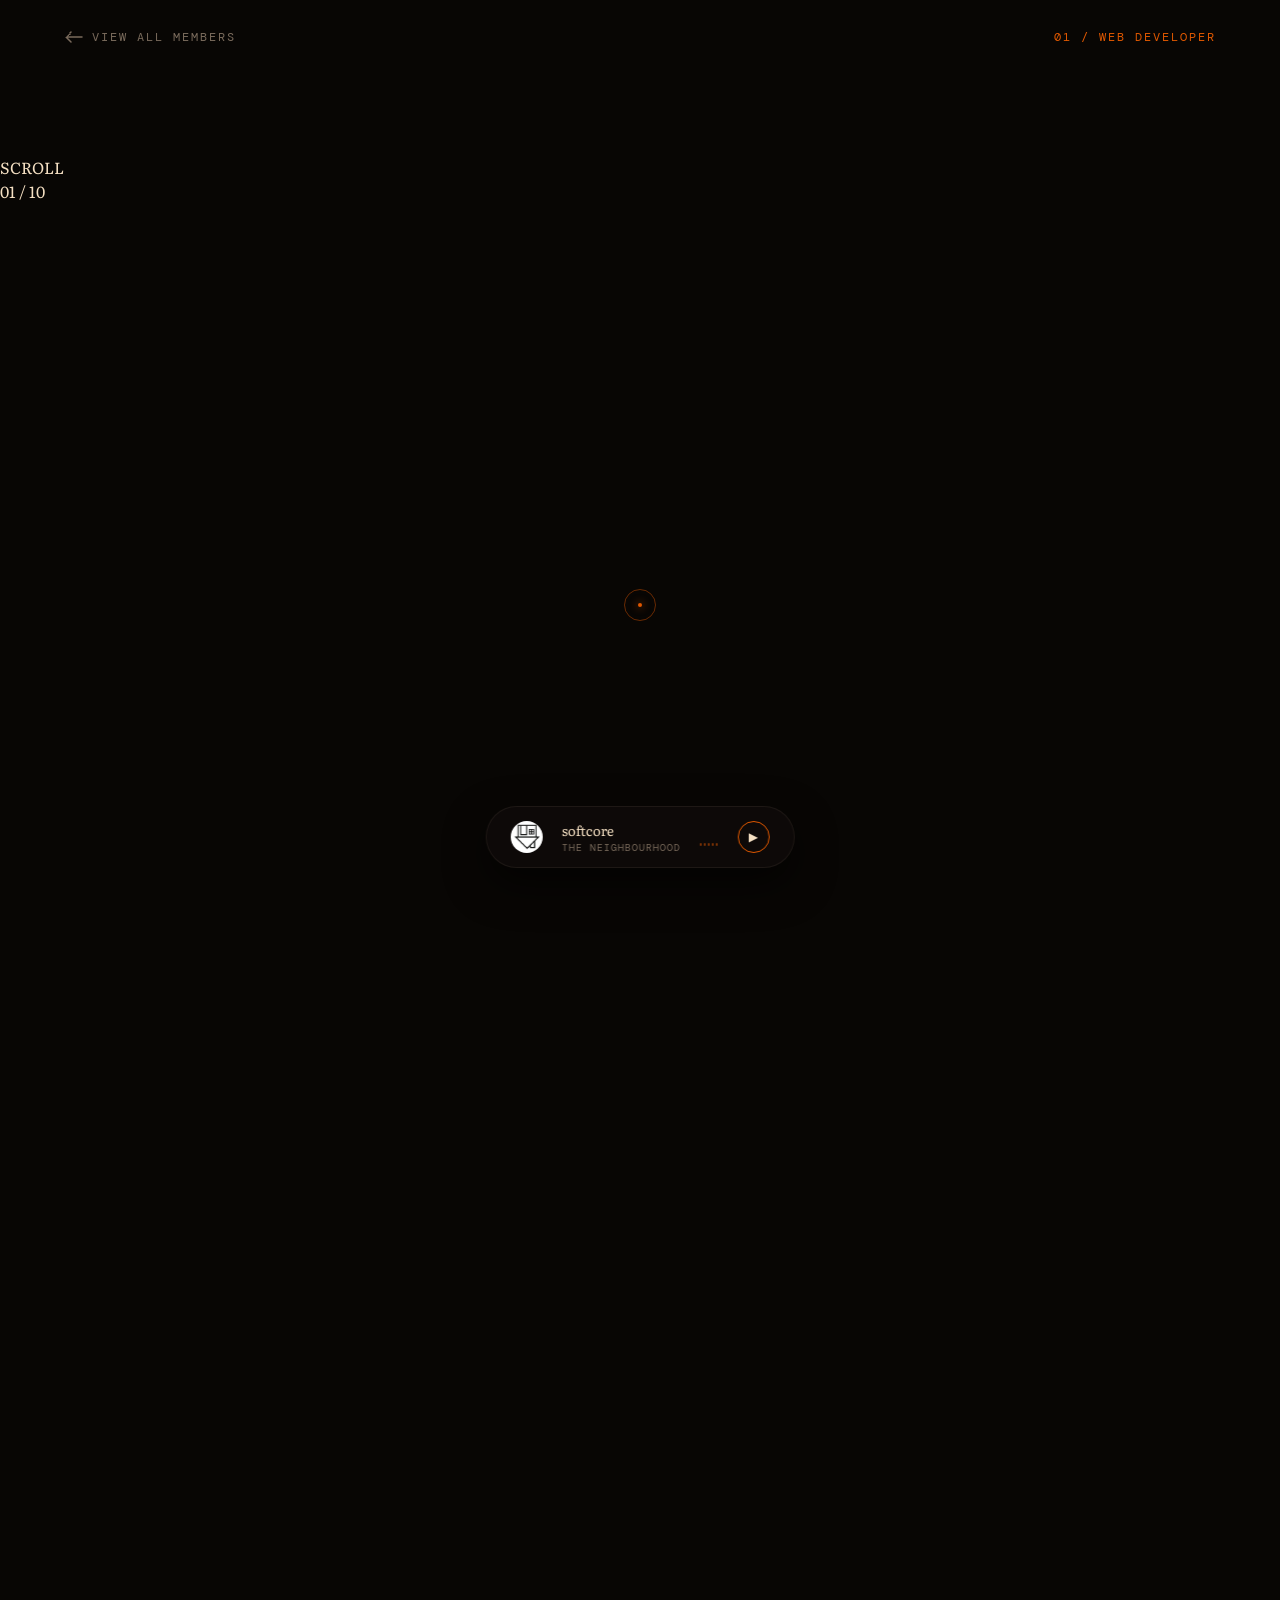
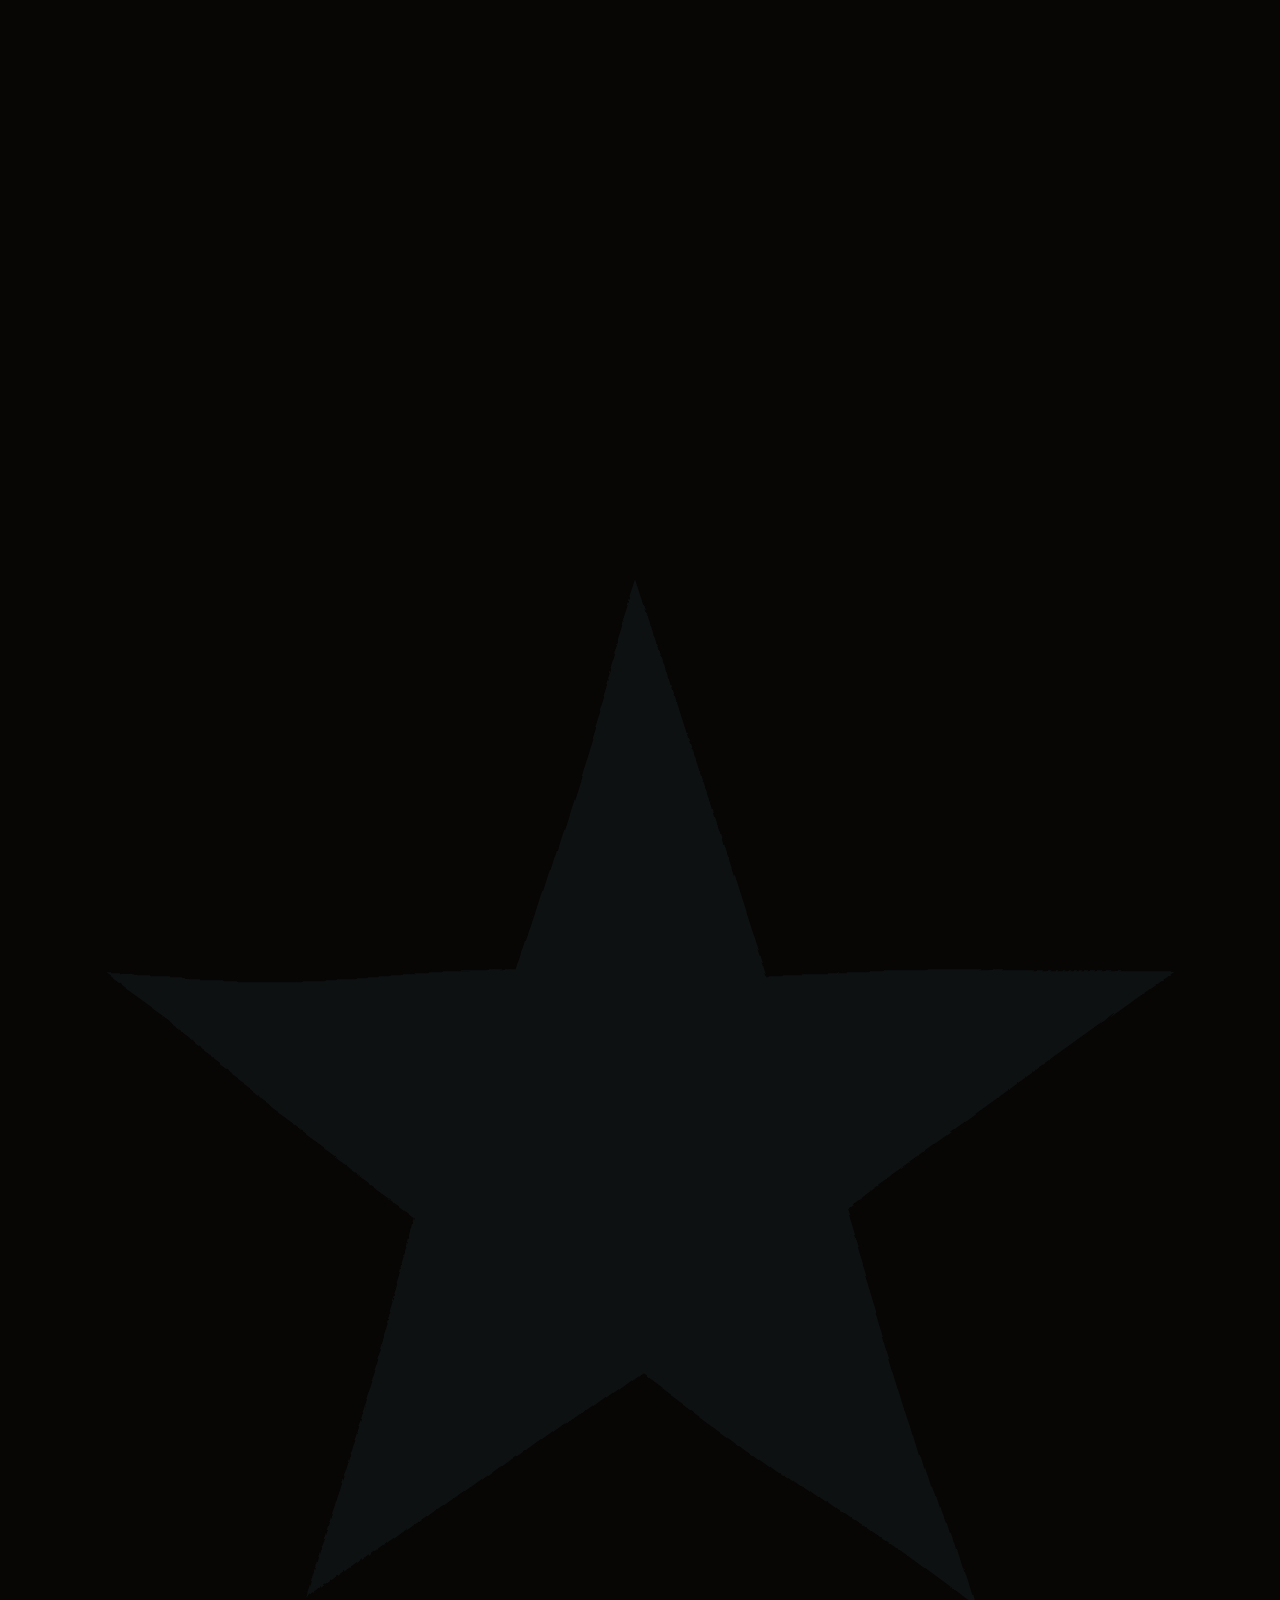
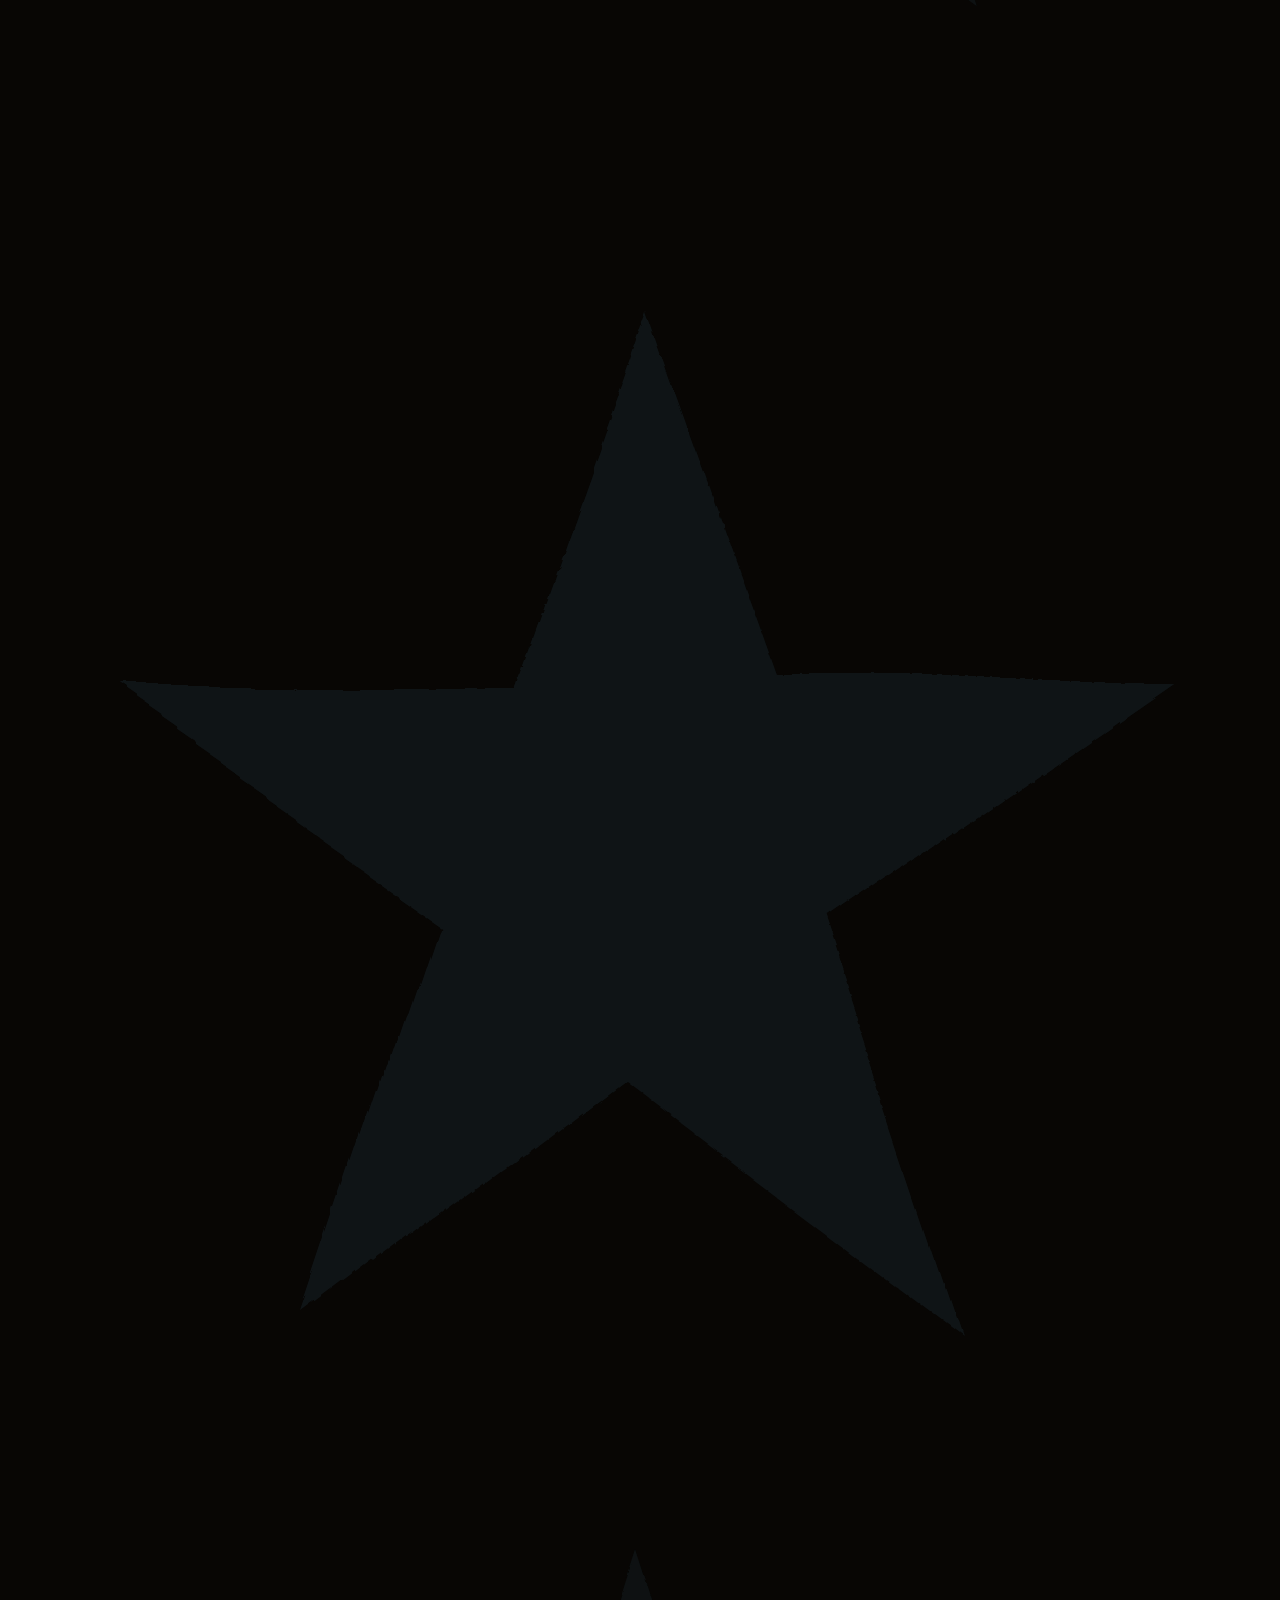
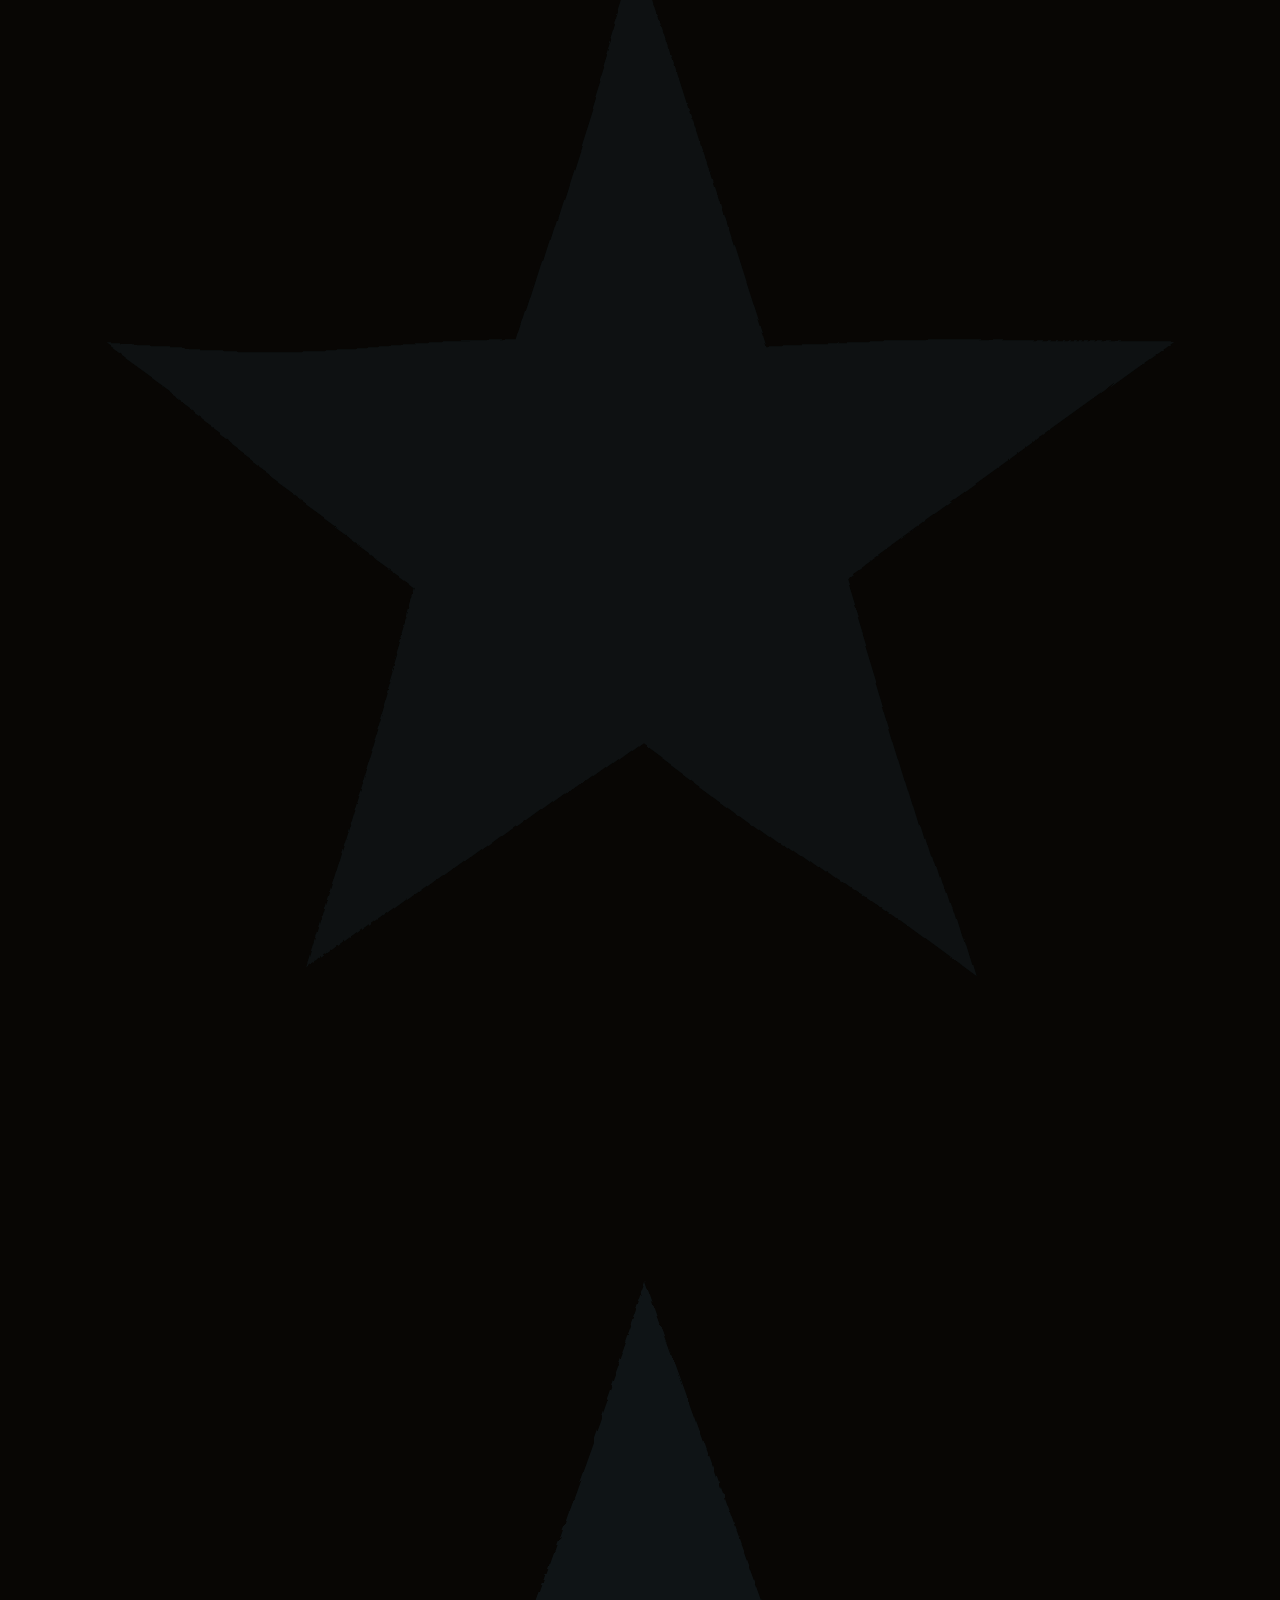
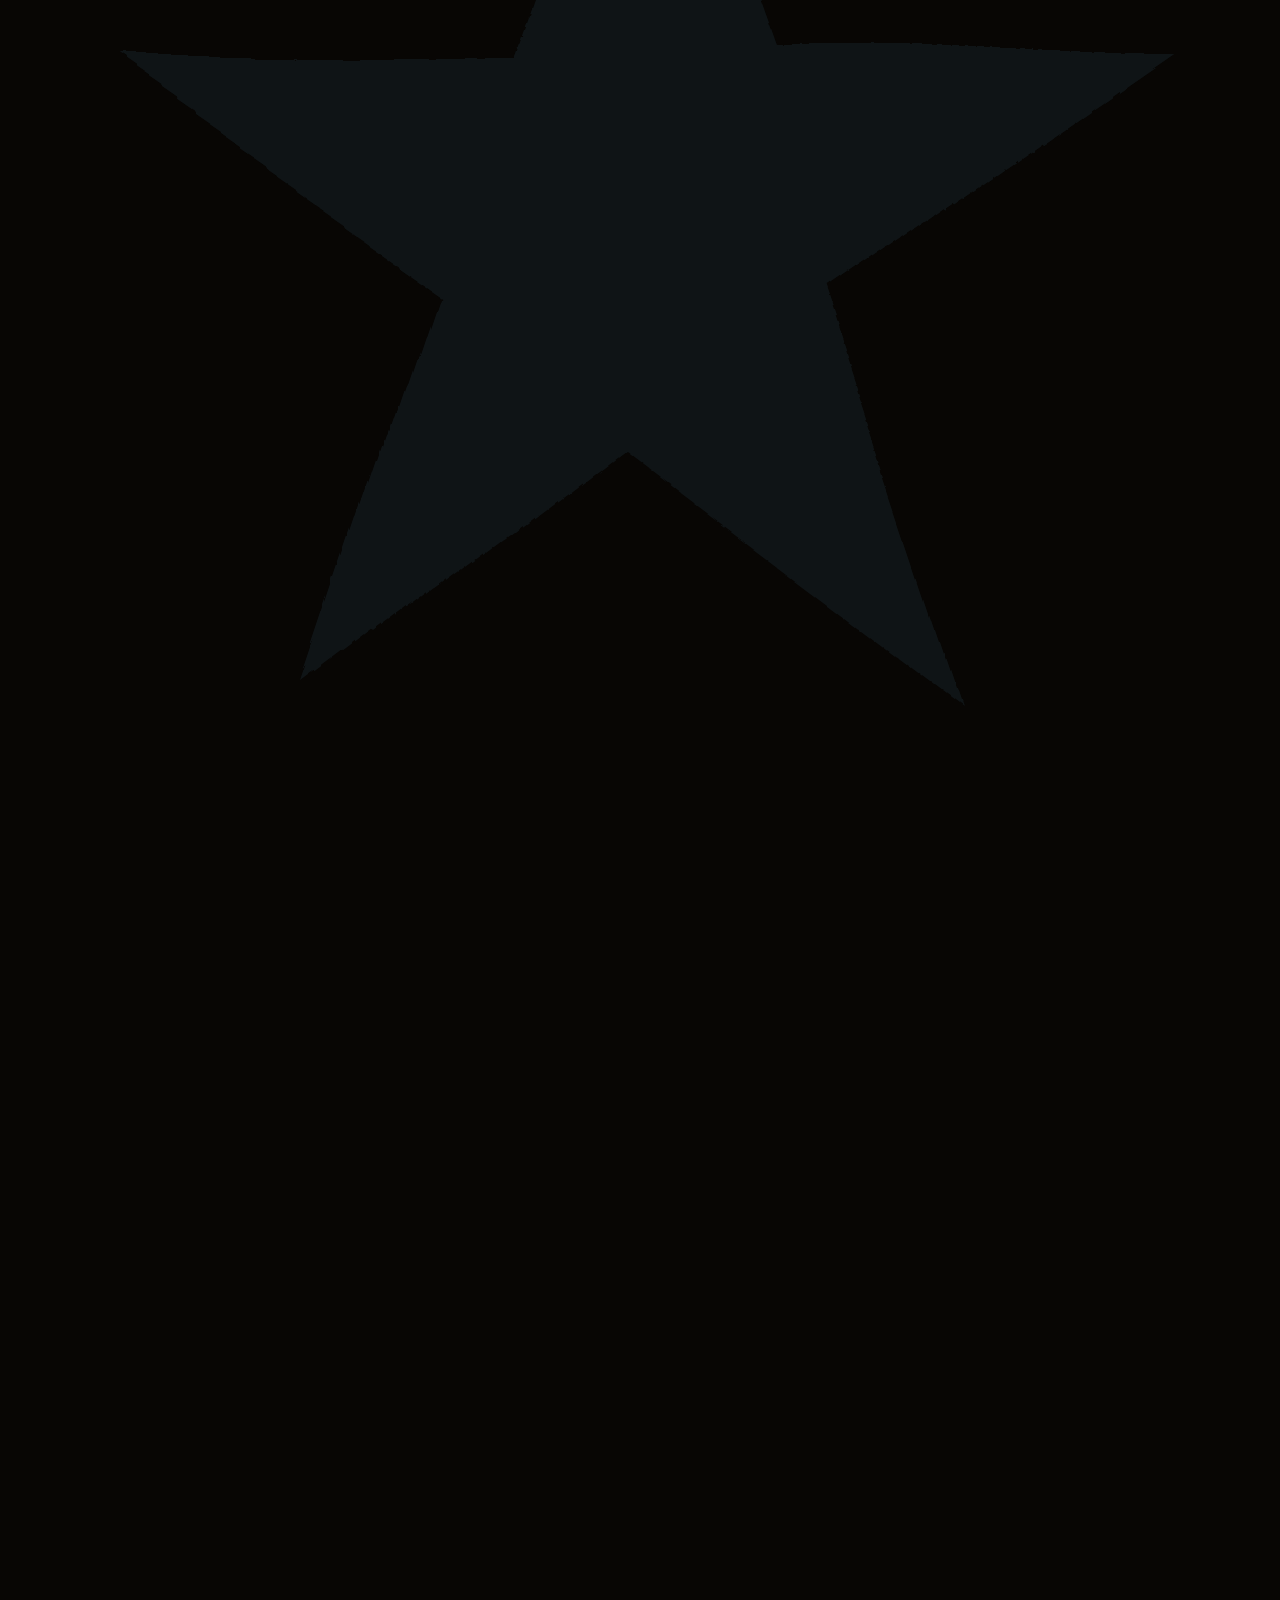
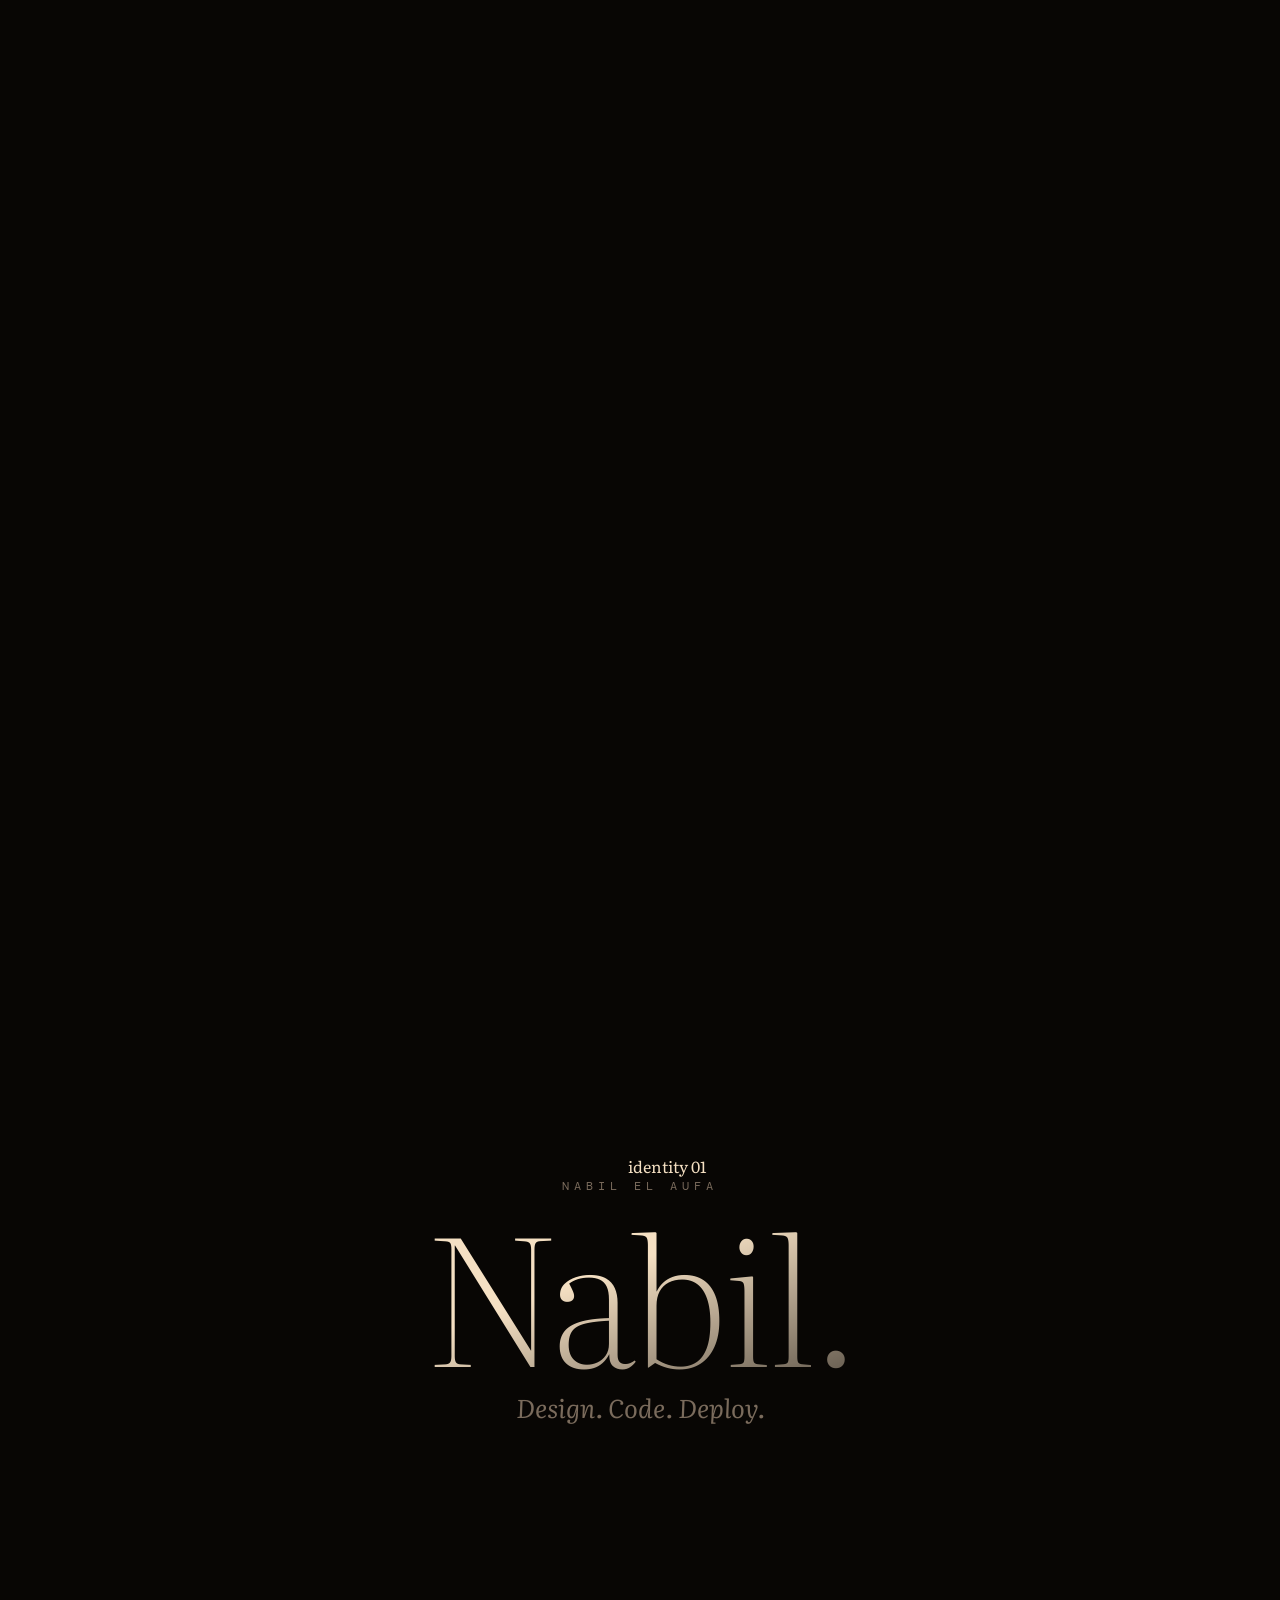
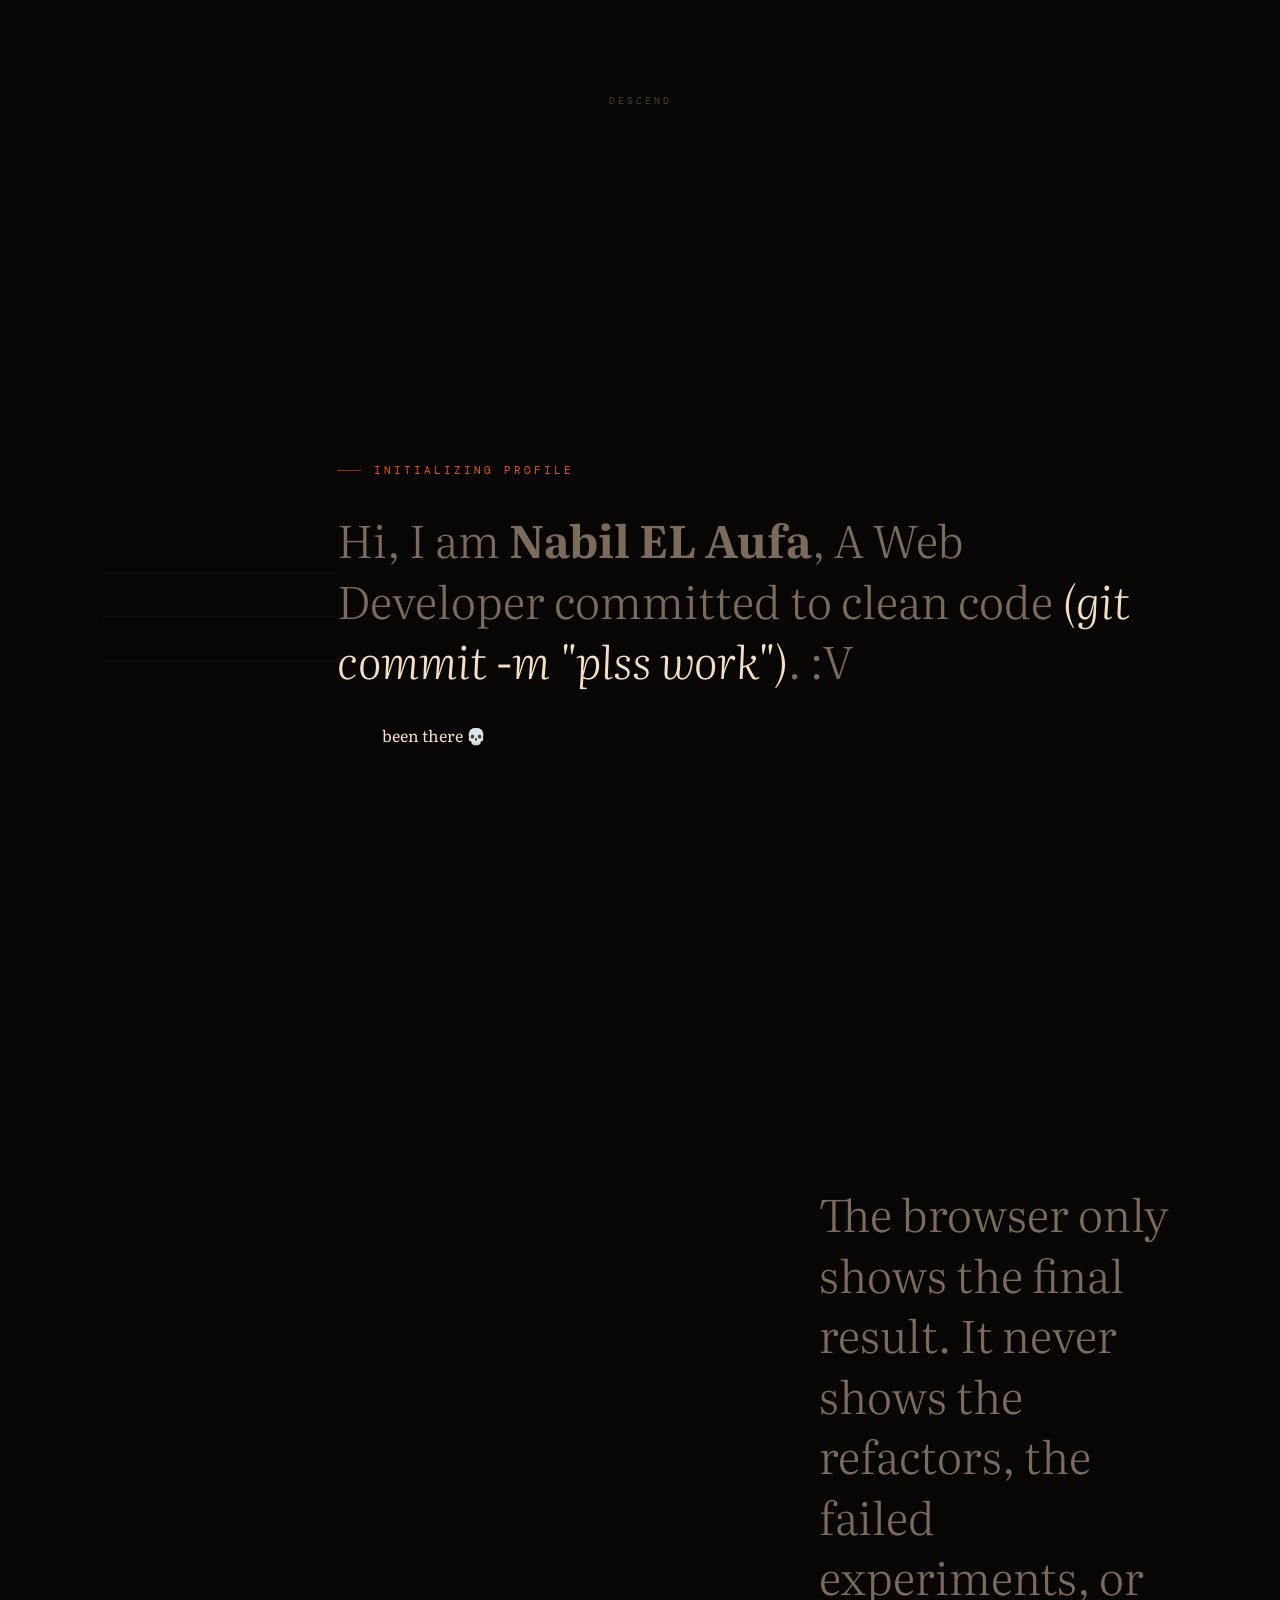
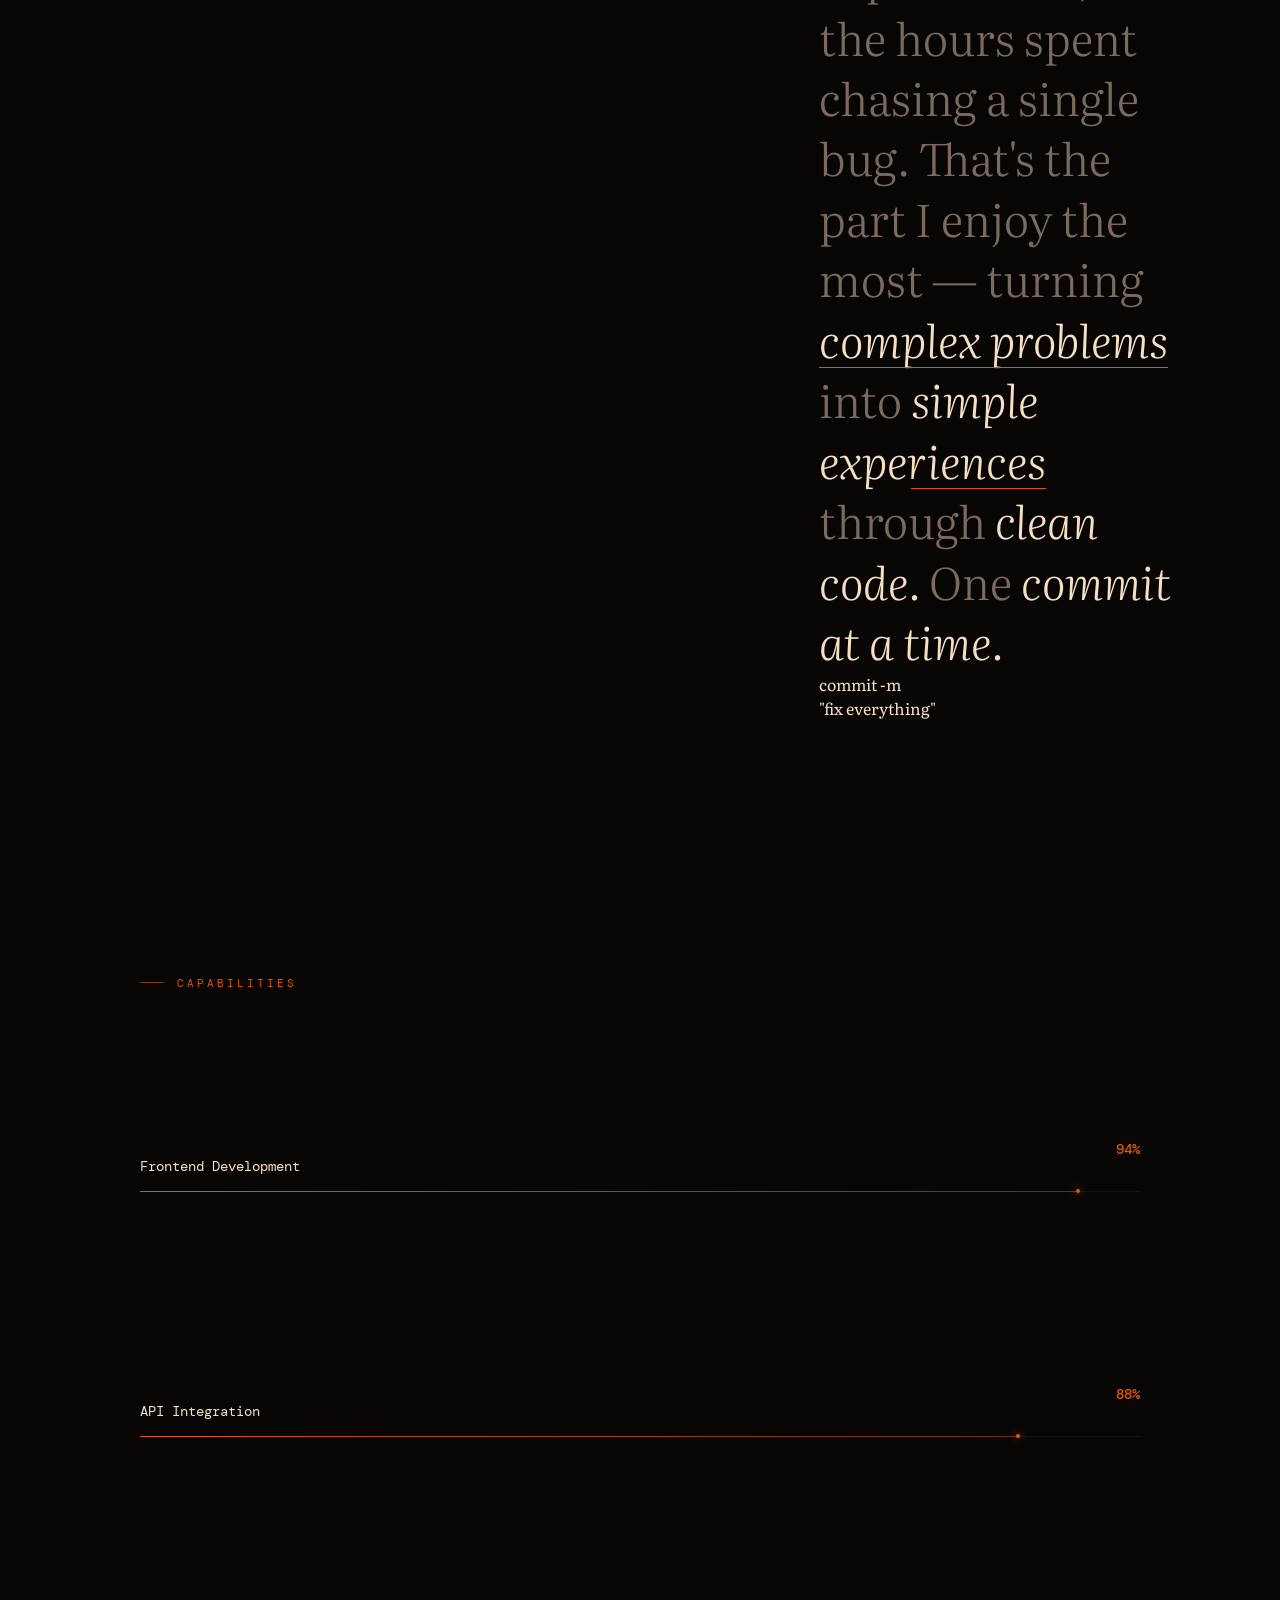
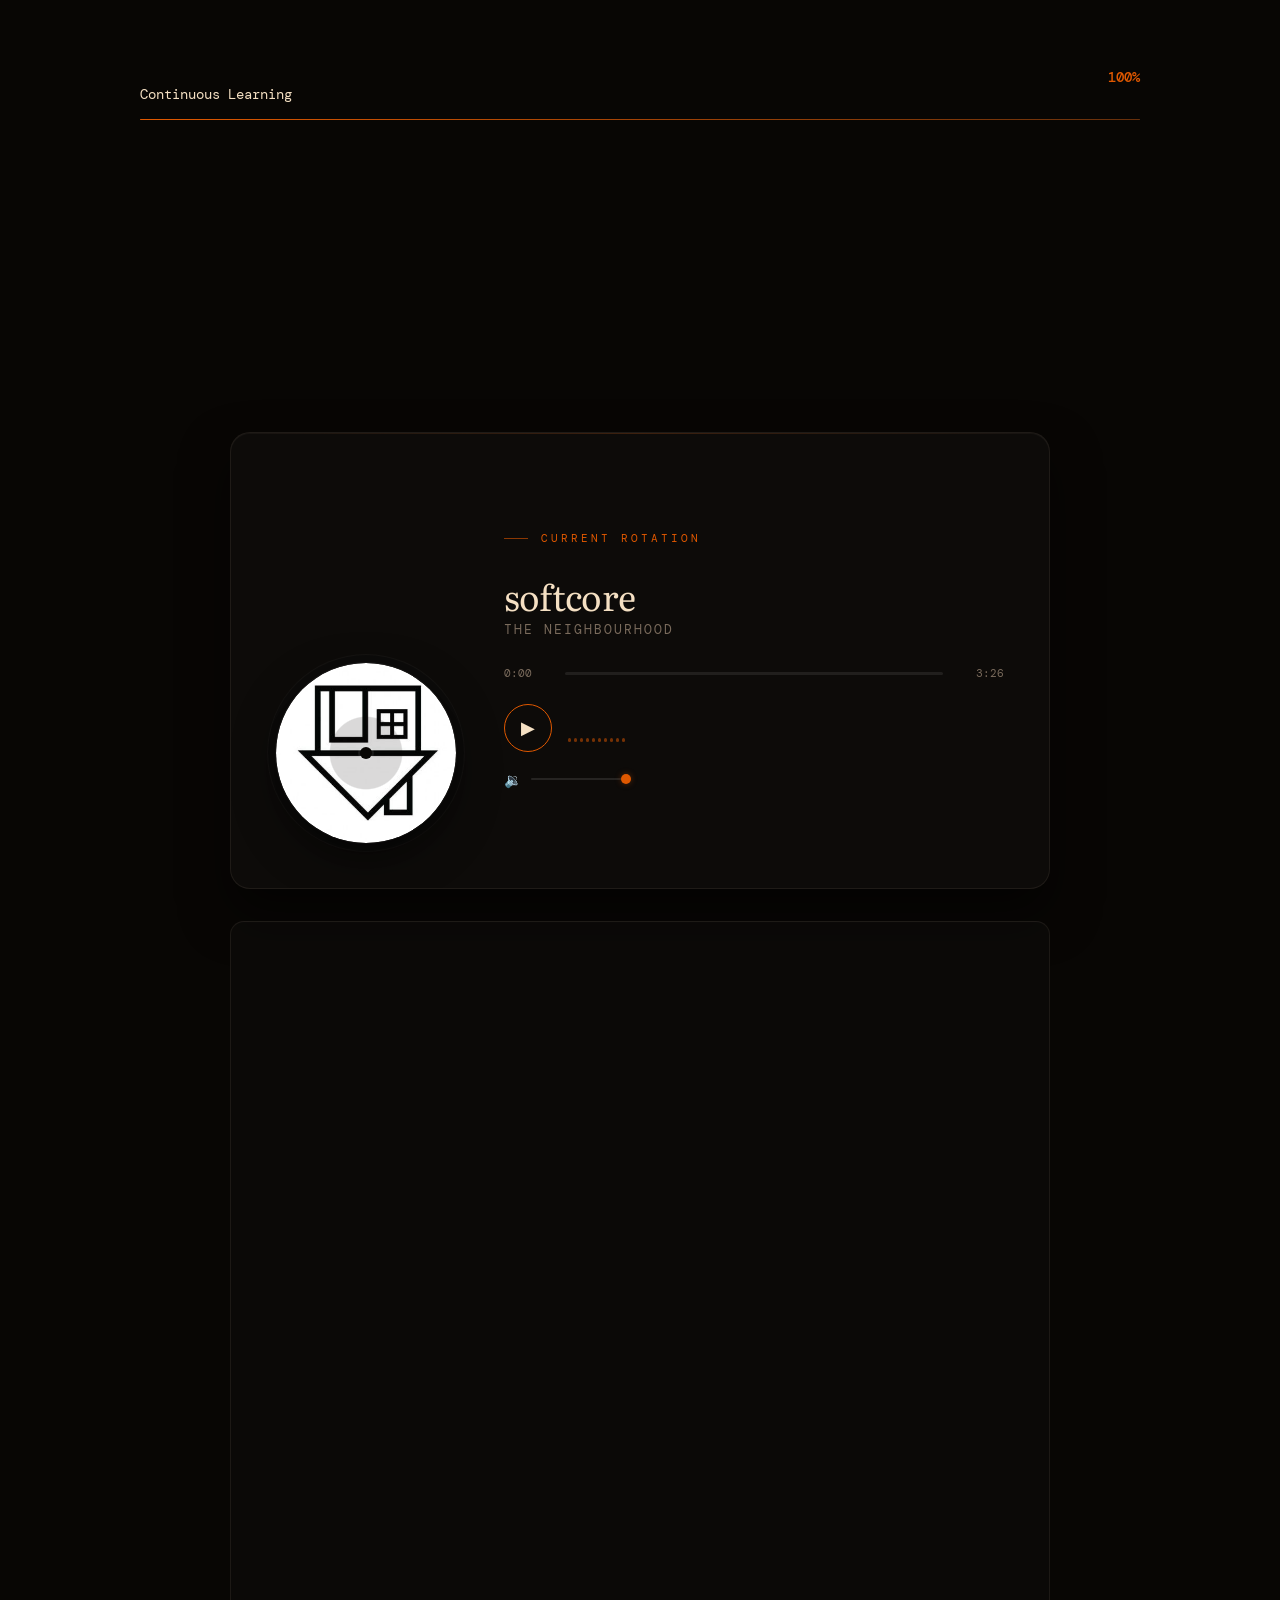
==== commit 1467541c: "Update fmt.Println message from 'Hello' to 'Goodbye'" ====
--- a/cosmic project/frontend/members/nabil/nabil.html
+++ b/cosmic project/frontend/members/nabil/nabil.html
@@ -1,298 +1,547 @@
 <!DOCTYPE html>
 <html lang="en">
 <head>
-    <meta charset="UTF-8">
-    <meta name="viewport" content="width=device-width, initial-scale=1.0">
-    <title>Nabil — Identity | Kelompok 2 Portfolio</title>
-    <meta name="description" content="Nabil EL Aufa — Web Developer. Personal profile featuring biography, skills, favorite song with synchronized lyrics, and more.">
-
-    <link rel="preconnect" href="https://fonts.googleapis.com">
-    <link rel="preconnect" href="https://fonts.gstatic.com" crossorigin>
-    <link href="https://fonts.googleapis.com/css2?family=DM+Mono:wght@300;400;500&family=Literata:ital,opsz,wght@0,7..72,200..900;1,7..72,200..900&display=swap" rel="stylesheet">
-
-    <link rel="stylesheet" href="css/style.css">
+  <meta charset="UTF-8">
+  <meta name="viewport" content="width=device-width, initial-scale=1.0">
+  <title>Nabil — Sketchbook | Kelompok 2 Portfolio</title>
+  <meta name="description" content="Nabil EL Aufa — Web Developer. An interactive doodle-inspired personal portfolio and storytelling experience.">
+
+  <link rel="preconnect" href="https://fonts.googleapis.com">
+  <link rel="preconnect" href="https://fonts.gstatic.com" crossorigin>
+  <link href="https://fonts.googleapis.com/css2?family=Caveat:wght@400;500;600;700&family=DM+Mono:ital,wght@0,300;0,400;0,500&family=Literata:ital,opsz,wght@0,7..72,200..900;1,7..72,200..900&display=swap" rel="stylesheet">
+
+  <link rel="stylesheet" href="css/style.css">
 </head>
 <body>
 
-    <!-- Cinematic Noise Overlay -->
-    <div class="noise-overlay" aria-hidden="true"></div>
-
-    <!-- Custom Cursor -->
-    <div class="cursor-dot" aria-hidden="true"></div>
-    <div class="cursor-ring" aria-hidden="true"></div>
-
-    <!-- Navigation -->
-    <nav class="profile-nav" aria-label="Member page navigation">
-        <a href="../../index.html" class="back-link" aria-label="Back to all members">← View All Members</a>
-        <span class="nav-id" aria-label="Identity number 01, Web Developer">01 / WEB DEVELOPER</span>
-    </nav>
-
-    <!-- ================================================================
-         STICKY MINI-PLAYER (shown when scrolling past song section)
-    ================================================================ -->
-    <div class="mini-player" id="mini-player" aria-label="Now playing — mini player" aria-live="polite">
-        <img src="assets/images/cover.jpg" alt="Softcore cover art" class="mini-cover" id="mini-cover">
-        <div class="mini-info">
-            <span class="mini-title">softcore</span>
-            <span class="mini-artist">the neighbourhood</span>
-        </div>
-        <div class="mini-waveform" id="mini-waveform">
-            <div class="bar"></div>
-            <div class="bar"></div>
-            <div class="bar"></div>
-            <div class="bar"></div>
-            <div class="bar"></div>
-        </div>
-        <button class="mini-play-btn" id="mini-play-btn" aria-label="Play / Pause">▶</button>
+  <!-- ================================================================
+       SVG Filter Definitions (hand-drawn effects)
+  ================================================================ -->
+  <svg class="svg-defs" aria-hidden="true">
+    <defs>
+      <filter id="rough-border" x="-8%" y="-8%" width="116%" height="116%">
+        <feTurbulence type="fractalNoise" baseFrequency="0.035" numOctaves="3" seed="2" result="turbulence"/>
+        <feDisplacementMap in="SourceGraphic" in2="turbulence" scale="3.5" xChannelSelector="R" yChannelSelector="G"/>
+      </filter>
+      <filter id="rough-line" x="-5%" y="-25%" width="110%" height="150%">
+        <feTurbulence type="fractalNoise" baseFrequency="0.065" numOctaves="2" seed="9" result="turbulence"/>
+        <feDisplacementMap in="SourceGraphic" in2="turbulence" scale="2" xChannelSelector="R" yChannelSelector="G"/>
+      </filter>
+    </defs>
+  </svg>
+
+  <!-- Paper Texture Overlay -->
+  <div class="paper-overlay" aria-hidden="true"></div>
+
+  <!-- Custom Cursor -->
+  <div class="cursor-dot" aria-hidden="true"></div>
+  <div class="cursor-ring" aria-hidden="true"></div>
+
+  <!-- Navigation -->
+  <nav class="profile-nav" aria-label="Member page navigation">
+    <a href="../../index.html" class="back-link" aria-label="Back to all members">
+      <svg width="20" height="12" viewBox="0 0 20 12" fill="none" aria-hidden="true" class="back-arrow-svg">
+        <path d="M18 6H2M2 6L7 1M2 6L7 11" stroke="currentColor" stroke-width="1.5" stroke-linecap="round" stroke-linejoin="round" filter="url(#rough-line)"/>
+      </svg>
+      View All Members
+    </a>
+    <span class="nav-id" aria-label="Identity 01, Web Developer">01 / WEB DEVELOPER</span>
+  </nav>
+
+  <!-- ================================================================
+       Scroll Progress Bar (from Horizon Hero technique)
+  ================================================================ -->
+  <div class="scroll-bar-wrap" id="scroll-bar" aria-hidden="true">
+    <span class="scroll-bar-label">SCROLL</span>
+    <div class="scroll-bar-track">
+      <div class="scroll-bar-fill" id="scroll-fill"></div>
     </div>
-
-    <main>
-
-        <!-- ================================================================
-             1. HERO
-        ================================================================ -->
-        <section class="fullscreen-section hero-section" id="section-hero">
-            <div class="ambient-gradient hero-glow" aria-hidden="true"></div>
-
-            <div class="hero-content">
-                <p class="hero-mono fade-up">IDENTITY 01</p>
-                <h1 class="hero-title fade-up" style="--delay: 0.1s">Nabil.</h1>
-                <p class="hero-subtitle fade-up" style="--delay: 0.2s">Design. Code. Deploy.</p>
+    <span class="scroll-bar-counter" id="scroll-counter">01 / 10</span>
+  </div>
+
+  <!-- Sticky Mini-Player -->
+  <div class="mini-player" id="mini-player" aria-label="Now playing — mini player" aria-live="polite">
+    <img src="assets/images/cover.jpg" alt="Softcore cover art" class="mini-cover" id="mini-cover">
+    <div class="mini-info">
+      <span class="mini-title">softcore</span>
+      <span class="mini-artist">the neighbourhood</span>
+    </div>
+    <div class="mini-waveform" id="mini-waveform">
+      <div class="bar"></div>
+      <div class="bar"></div>
+      <div class="bar"></div>
+      <div class="bar"></div>
+      <div class="bar"></div>
+    </div>
+    <button class="mini-play-btn" id="mini-play-btn" aria-label="Play / Pause">▶</button>
+  </div>
+
+  <!-- ================================================================
+       Parallax Doodle Background Layers
+       Three depth layers — slow / mid / fast
+       (adapted from Horizon Hero mountain parallax technique)
+  ================================================================ -->
+  <div class="doodle-parallax" aria-hidden="true">
+
+    <!-- Layer 1: Slow (clouds — furthest depth) -->
+    <div class="doodle-layer doodle-layer--slow">
+      <svg class="dp-el dp-cloud" style="--dx:7vw;--dy:14vh;" viewBox="0 0 140 68" fill="none">
+        <path d="M22 52 Q10 52 10 40 Q10 28 22 28 Q24 16 38 16 Q52 8 64 20 Q76 12 86 22 Q102 20 102 36 Q110 36 110 46 Q110 52 98 52Z" stroke="var(--blue-primary)" stroke-width="1.5" fill="var(--blue-pale)" filter="url(#rough-line)"/>
+      </svg>
+      <svg class="dp-el dp-cloud dp-cloud--sm" style="--dx:70vw;--dy:22vh;" viewBox="0 0 110 54" fill="none">
+        <path d="M18 42 Q8 42 8 32 Q8 22 18 22 Q20 14 30 14 Q42 8 50 18 Q60 14 68 22 Q82 22 82 32 Q88 32 88 42 Q88 42 76 42Z" stroke="var(--blue-primary)" stroke-width="1.3" fill="var(--blue-pale)" filter="url(#rough-line)"/>
+      </svg>
+      <svg class="dp-el dp-cloud dp-cloud--sm" style="--dx:38vw;--dy:55vh;" viewBox="0 0 92 46" fill="none">
+        <path d="M15 36 Q6 36 6 27 Q6 18 15 18 Q17 12 26 12 Q34 7 40 14 Q48 10 54 18 Q66 18 66 28 Q70 28 70 36 Q70 36 60 36Z" stroke="var(--blue-primary)" stroke-width="1.2" fill="var(--blue-pale)" filter="url(#rough-line)"/>
+      </svg>
+    </div>
+
+    <!-- Layer 2: Mid (stars — middle depth) -->
+    <div class="doodle-layer doodle-layer--mid">
+      <svg class="dp-el dp-star" style="--dx:13vw;--dy:60vh;" viewBox="0 0 36 36" fill="none">
+        <path d="M18 2L21.5 13H33L24 19.5L27.5 31L18 24L8.5 31L12 19.5L3 13H14.5Z" stroke="var(--blue-bright)" stroke-width="1.5" fill="rgba(91,164,212,0.07)" filter="url(#rough-line)"/>
+      </svg>
+      <svg class="dp-el dp-star dp-star--sm" style="--dx:83vw;--dy:38vh;" viewBox="0 0 24 24" fill="none">
+        <path d="M12 2L14.5 9H22L15.5 13.5L18 21L12 16.5L6 21L8.5 13.5L2 9H9.5Z" stroke="var(--blue-bright)" stroke-width="1.2" fill="rgba(91,164,212,0.09)" filter="url(#rough-line)"/>
+      </svg>
+      <svg class="dp-el dp-star" style="--dx:88vw;--dy:76vh;" viewBox="0 0 36 36" fill="none">
+        <path d="M18 2L21.5 13H33L24 19.5L27.5 31L18 24L8.5 31L12 19.5L3 13H14.5Z" stroke="var(--blue-bright)" stroke-width="1.5" fill="rgba(91,164,212,0.07)" filter="url(#rough-line)"/>
+      </svg>
+      <svg class="dp-el dp-star dp-star--sm" style="--dx:50vw;--dy:32vh;" viewBox="0 0 24 24" fill="none">
+        <path d="M12 2L14.5 9H22L15.5 13.5L18 21L12 16.5L6 21L8.5 13.5L2 9H9.5Z" stroke="var(--blue-bright)" stroke-width="1.2" fill="rgba(91,164,212,0.09)" filter="url(#rough-line)"/>
+      </svg>
+    </div>
+
+    <!-- Layer 3: Fast (dots, squiggles — closest depth) -->
+    <div class="doodle-layer doodle-layer--fast">
+      <svg class="dp-el dp-dots" style="--dx:3vw;--dy:30vh;" viewBox="0 0 60 60" fill="none">
+        <circle cx="10" cy="10" r="2.5" fill="var(--blue-primary)" opacity="0.35"/>
+        <circle cx="28" cy="6" r="1.8" fill="var(--blue-primary)" opacity="0.25"/>
+        <circle cx="46" cy="18" r="2.5" fill="var(--blue-primary)" opacity="0.35"/>
+        <circle cx="15" cy="36" r="1.8" fill="var(--blue-primary)" opacity="0.22"/>
+        <circle cx="50" cy="42" r="2.5" fill="var(--blue-primary)" opacity="0.3"/>
+        <circle cx="8" cy="54" r="1.8" fill="var(--blue-primary)" opacity="0.28"/>
+        <circle cx="38" cy="52" r="2.5" fill="var(--blue-primary)" opacity="0.32"/>
+      </svg>
+      <svg class="dp-el dp-dots" style="--dx:87vw;--dy:60vh;" viewBox="0 0 50 50" fill="none">
+        <circle cx="8" cy="8" r="2" fill="var(--blue-primary)" opacity="0.3"/>
+        <circle cx="26" cy="4" r="1.5" fill="var(--blue-primary)" opacity="0.22"/>
+        <circle cx="42" cy="16" r="2" fill="var(--blue-primary)" opacity="0.3"/>
+        <circle cx="18" cy="36" r="1.5" fill="var(--blue-primary)" opacity="0.2"/>
+        <circle cx="40" cy="44" r="2" fill="var(--blue-primary)" opacity="0.28"/>
+      </svg>
+      <svg class="dp-el dp-squiggle" style="--dx:63vw;--dy:19vh;" viewBox="0 0 100 24" fill="none">
+        <path d="M4 12 Q14 4 24 12 Q34 20 44 12 Q54 4 64 12 Q74 20 84 12 Q92 6 98 12" stroke="var(--blue-primary)" stroke-width="1.5" fill="none" opacity="0.32" filter="url(#rough-line)"/>
+      </svg>
+      <svg class="dp-el dp-squiggle" style="--dx:4vw;--dy:78vh;" viewBox="0 0 80 20" fill="none">
+        <path d="M3 10 Q11 3 20 10 Q28 17 37 10 Q46 3 54 10 Q62 17 70 10 Q75 5 78 10" stroke="var(--blue-primary)" stroke-width="1.3" fill="none" opacity="0.28" filter="url(#rough-line)"/>
+      </svg>
+    </div>
+
+  </div><!-- /.doodle-parallax -->
+
+  <main>
+
+    <!-- ================================================================
+         1. HERO
+    ================================================================ -->
+    <section class="fullscreen-section hero-section" id="section-hero">
+      <div class="hero-ambient" aria-hidden="true"></div>
+
+      <!-- Handwritten annotation — top left -->
+      <div class="doodle-annot hero-annot" aria-hidden="true">
+        <svg width="52" height="28" viewBox="0 0 52 28" fill="none" class="annot-arrow">
+          <path d="M4 10 Q22 10 40 4" stroke="var(--blue-primary)" stroke-width="1.3" fill="none" stroke-linecap="round" filter="url(#rough-line)"/>
+          <path d="M37 2 L40 5 L36 7" stroke="var(--blue-primary)" stroke-width="1.3" fill="none" stroke-linecap="round"/>
+        </svg>
+        <span class="annot-text">identity 01</span>
+      </div>
+
+      <div class="hero-content">
+        <p class="hero-mono">NABIL EL AUFA</p>
+
+        <!-- Title: each character wrapped for stagger animation (Horizon Hero technique) -->
+        <h1 class="hero-title" id="hero-title" aria-label="Nabil.">
+          <span class="char" style="--i:0">N</span><span
+          class="char" style="--i:1">a</span><span
+          class="char" style="--i:2">b</span><span
+          class="char" style="--i:3">i</span><span
+          class="char" style="--i:4">l</span><span
+          class="char" style="--i:5">.</span>
+        </h1>
+
+        <p class="hero-subtitle">Design. Code. Deploy.</p>
+
+        <!-- Wavy hand-drawn underline, draws in on load -->
+        <svg class="hero-underline draw-path" viewBox="0 0 260 14" fill="none" aria-hidden="true">
+          <path d="M3 9 Q55 5 110 9 Q165 13 222 9 Q240 7 257 9" stroke="var(--blue-primary)" stroke-width="2" fill="none"/>
+        </svg>
+      </div>
+
+      <!-- Scroll indicator -->
+      <div class="scroll-indicator" aria-hidden="true">
+        <svg width="18" height="36" viewBox="0 0 18 36" fill="none">
+          <path d="M9 2 L9 30 M3 23 L9 31 L15 23" stroke="var(--blue-primary)" stroke-width="1.5" stroke-linecap="round" stroke-linejoin="round" filter="url(#rough-line)"/>
+        </svg>
+        <span class="scroll-hint">Descend</span>
+      </div>
+    </section>
+
+    <!-- ================================================================
+         2. INTRODUCTION
+    ================================================================ -->
+    <section class="fullscreen-section intro-section" id="section-intro">
+      <!-- Notebook ruled lines -->
+      <svg class="ruled-bg" aria-hidden="true" preserveAspectRatio="none">
+        <defs>
+          <pattern id="ruled-pat" x="0" y="0" width="100%" height="44" patternUnits="userSpaceOnUse">
+            <line x1="0" y1="43" x2="3000" y2="43" stroke="rgba(91,164,212,0.1)" stroke-width="1"/>
+          </pattern>
+        </defs>
+        <rect width="100%" height="100%" fill="url(#ruled-pat)"/>
+      </svg>
+
+      <div class="story-container">
+        <p class="section-label reveal-up">INITIALIZING PROFILE</p>
+        <h2 class="story-text reveal-up" style="--delay:0.15s">
+          Hi, I am <strong>Nabil EL Aufa</strong>, A Web Developer committed to clean code
+          <span class="highlight code-chip">(git commit -m "plss work")</span>. :V
+        </h2>
+
+        <!-- Doodle annotation pointing to the commit joke -->
+        <div class="doodle-annot story-annot" aria-hidden="true">
+          <svg width="42" height="52" viewBox="0 0 42 52" fill="none" class="annot-arrow annot-arrow--down">
+            <path d="M21 3 Q28 24 14 46" stroke="var(--blue-primary)" stroke-width="1.3" fill="none" stroke-linecap="round" filter="url(#rough-line)"/>
+            <path d="M12 43 L14 47 L18 43" stroke="var(--blue-primary)" stroke-width="1.3" fill="none" stroke-linecap="round"/>
+          </svg>
+          <span class="annot-text">been there 💀</span>
+        </div>
+      </div>
+    </section>
+
+    <!-- ================================================================
+         3. ABOUT ME — Story
+    ================================================================ -->
+    <section class="fullscreen-section story-section" id="section-story">
+      <!-- Corner bracket doodles framing the text -->
+      <svg class="corner-brk corner-brk--tl" viewBox="0 0 44 44" fill="none" aria-hidden="true">
+        <path d="M42 2 L2 2 L2 42" stroke="var(--blue-primary)" stroke-width="1.5" fill="none" stroke-linecap="round" filter="url(#rough-line)"/>
+      </svg>
+      <svg class="corner-brk corner-brk--br" viewBox="0 0 44 44" fill="none" aria-hidden="true">
+        <path d="M2 42 L42 42 L42 2" stroke="var(--blue-primary)" stroke-width="1.5" fill="none" stroke-linecap="round" filter="url(#rough-line)"/>
+      </svg>
+
+      <div class="story-container">
+        <h2 class="story-text text-reveal" id="story-text">
+          The browser only shows the final result. It never shows the refactors,
+          the failed experiments, or the hours spent chasing a single bug.
+          That's the part I enjoy the most — turning
+          <span class="highlight">complex problems</span> into
+          <span class="highlight">simple experiences</span> through
+          <span class="highlight">clean code.</span>
+          One <span class="highlight">commit at a time.</span>
+        </h2>
+
+        <!-- Marginalia note — Caveat font, hand-written feel -->
+        <div class="doodle-annot marginalia" aria-hidden="true">
+          <span class="annot-text">commit -m<br>"fix everything"</span>
+        </div>
+      </div>
+    </section>
+
+    <!-- ================================================================
+         4. SKILLS
+    ================================================================ -->
+    <section class="fullscreen-section skills-section" id="section-skills">
+      <div class="skills-container">
+        <p class="section-label reveal-up">CAPABILITIES</p>
+
+        <div class="skill-row reveal-up" style="--delay:0.1s">
+          <div class="skill-info">
+            <span class="skill-name">
+              <!-- Browser doodle icon -->
+              <svg class="skill-icon" viewBox="0 0 28 22" fill="none" aria-label="browser icon">
+                <rect x="1.5" y="1.5" width="25" height="19" rx="2.5" stroke="var(--blue-primary)" stroke-width="1.4" fill="none"/>
+                <line x1="1.5" y1="6.5" x2="26.5" y2="6.5" stroke="var(--blue-primary)" stroke-width="1.2"/>
+                <circle cx="5" cy="4" r="1" fill="var(--blue-primary)"/>
+                <circle cx="9" cy="4" r="1" fill="var(--blue-primary)"/>
+              </svg>
+              Frontend Development
+            </span>
+            <span class="skill-pct">94%</span>
+          </div>
+          <div class="skill-track">
+            <div class="skill-fill" data-target="94%"></div>
+          </div>
+        </div>
+
+        <div class="skill-row reveal-up" style="--delay:0.2s">
+          <div class="skill-info">
+            <span class="skill-name">
+              <!-- Plug / API doodle icon -->
+              <svg class="skill-icon" viewBox="0 0 22 26" fill="none" aria-label="api icon">
+                <path d="M6 8 L6 4 M16 8 L16 4" stroke="var(--blue-primary)" stroke-width="1.5" stroke-linecap="round"/>
+                <path d="M4 8 L18 8 L17 15 Q17 19 13 19 L9 19 Q5 19 5 15 Z" stroke="var(--blue-primary)" stroke-width="1.4" fill="none"/>
+                <path d="M11 19 L11 23" stroke="var(--blue-primary)" stroke-width="1.5" stroke-linecap="round"/>
+              </svg>
+              API Integration
+            </span>
+            <span class="skill-pct">88%</span>
+          </div>
+          <div class="skill-track">
+            <div class="skill-fill" data-target="88%"></div>
+          </div>
+        </div>
+
+        <div class="skill-row reveal-up" style="--delay:0.3s">
+          <div class="skill-info">
+            <span class="skill-name">
+              <!-- Lightbulb doodle icon -->
+              <svg class="skill-icon" viewBox="0 0 22 26" fill="none" aria-label="learning icon">
+                <path d="M11 2 Q17 2 17 8 Q17 13 14 15 L14 18 L8 18 L8 15 Q5 13 5 8 Q5 2 11 2Z" stroke="var(--blue-primary)" stroke-width="1.4" fill="none"/>
+                <path d="M8 20 L14 20 M9.5 22.5 L12.5 22.5" stroke="var(--blue-primary)" stroke-width="1.4" stroke-linecap="round"/>
+              </svg>
+              Continuous Learning
+            </span>
+            <span class="skill-pct">100%</span>
+          </div>
+          <div class="skill-track">
+            <div class="skill-fill" data-target="100%"></div>
+          </div>
+        </div>
+
+      </div>
+    </section>
+
+    <!-- ================================================================
+         5. FAVORITE SONG — Music Player
+    ================================================================ -->
+    <section class="fullscreen-section song-section" id="song-section">
+
+      <div class="song-showcase-wrapper">
+
+        <div class="audio-player-container" id="audio-player-container">
+          <!-- Hidden audio — path is IMMUTABLE -->
+          <audio id="bgm-audio" src="assets/music/softcore.mp3" preload="metadata"></audio>
+
+          <!-- Album Art with doodle ring frame -->
+          <div class="album-art-wrap">
+            <!-- Decorative rough circle around the vinyl — does NOT spin -->
+            <svg class="album-doodle-ring" viewBox="0 0 220 220" fill="none" aria-hidden="true">
+              <path d="M110 8 Q202 6 212 98 Q218 192 110 212 Q6 218 3 110 Q-2 18 110 8" stroke="var(--blue-primary)" stroke-width="2" fill="none" filter="url(#rough-border)" opacity="0.65"/>
+            </svg>
+            <!-- Vinyl — SPINS when playing -->
+            <div class="album-art" id="album-art" role="img" aria-label="Album cover: Softcore by The Neighbourhood">
+              <img src="assets/images/cover.jpg" alt="Softcore — The Neighbourhood album cover" class="cover-img" id="cover-img">
             </div>
-
-            <div class="scroll-indicator fade-up" style="--delay: 0.5s" aria-hidden="true">
-                <div class="mouse-icon">
-                    <div class="wheel"></div>
+          </div>
+
+          <!-- Song Details & Controls -->
+          <div class="song-details">
+            <p class="section-label">CURRENT ROTATION</p>
+            <h3 class="song-title">softcore</h3>
+            <p class="song-artist">the neighbourhood</p>
+
+            <!-- Progress Bar -->
+            <div class="progress-wrapper" role="group" aria-label="Song progress">
+              <span class="time-label time-current" id="time-current" aria-live="off">0:00</span>
+              <div class="progress-track"
+                   id="progress-track"
+                   role="slider"
+                   aria-label="Song position"
+                   aria-valuemin="0"
+                   aria-valuemax="100"
+                   aria-valuenow="0"
+                   tabindex="0">
+                <div class="progress-fill" id="progress-fill">
+                  <div class="progress-thumb"></div>
                 </div>
-                <span>Descend</span>
+              </div>
+              <span class="time-label time-end" id="time-end" aria-live="off">0:00</span>
             </div>
-        </section>
-
-        <!-- ================================================================
-             1.5. INTRODUCTION
-        ================================================================ -->
-        <section class="fullscreen-section intro-section">
-            <div class="story-container">
-                <p class="section-label fade-up">INITIALIZING PROFILE</p>
-                <h2 class="story-text fade-up" style="--delay: 0.2s">
-                    Hi, I am Nabil EL Aufa, A Web Developer committed to clean code
-                    <span class="highlight">(git commit -m "plss work")</span>. :V
-                </h2>
+
+            <!-- Play button + Equalizer -->
+            <div class="player-controls">
+              <button class="play-btn" id="play-btn" aria-label="Play Softcore by The Neighbourhood">
+                <span class="play-icon" aria-hidden="true">▶</span>
+                <span class="pause-icon" aria-hidden="true">⏸</span>
+              </button>
+              <div class="waveform" id="waveform" aria-hidden="true">
+                <div class="bar"></div><div class="bar"></div><div class="bar"></div>
+                <div class="bar"></div><div class="bar"></div><div class="bar"></div>
+                <div class="bar"></div><div class="bar"></div><div class="bar"></div>
+                <div class="bar"></div>
+              </div>
             </div>
-        </section>
-
-        <!-- ================================================================
-             2. ABOUT ME — Story
-        ================================================================ -->
-        <section class="fullscreen-section story-section">
-            <div class="story-container">
-                <h2 class="story-text text-reveal">
-                    The browser only shows the final result. It never shows the refactors,
-                    the failed experiments, or the hours spent chasing a single bug.
-                    That's the part I enjoy the most — turning
-                    <span class="highlight">complex problems</span> into
-                    <span class="highlight">simple experiences</span> through
-                    <span class="highlight">clean code.</span>
-                    One <span class="highlight">commit at a time.</span>
-                </h2>
+
+            <!-- Volume -->
+            <div class="volume-row" role="group" aria-label="Volume control">
+              <span class="volume-icon" id="volume-icon" aria-hidden="true">🔉</span>
+              <input type="range" class="volume-slider" id="volume-slider"
+                     min="0" max="1" step="0.02" value="1" aria-label="Volume">
             </div>
-        </section>
-
-        <!-- ================================================================
-             3. SKILLS
-        ================================================================ -->
-        <section class="fullscreen-section skills-section">
-            <div class="skills-container">
-                <p class="section-label">CAPABILITIES</p>
-
-                <div class="skill-row">
-                    <div class="skill-info">
-                        <span class="skill-name">Frontend Development</span>
-                        <span class="skill-pct">94%</span>
-                    </div>
-                    <div class="skill-track">
-                        <div class="skill-fill" data-target="94%"></div>
-                    </div>
-                </div>
-
-                <div class="skill-row">
-                    <div class="skill-info">
-                        <span class="skill-name">API Integration</span>
-                        <span class="skill-pct">88%</span>
-                    </div>
-                    <div class="skill-track">
-                        <div class="skill-fill" data-target="88%"></div>
-                    </div>
-                </div>
-
-                <div class="skill-row">
-                    <div class="skill-info">
-                        <span class="skill-name">Continuous Learning</span>
-                        <span class="skill-pct">100%</span>
-                    </div>
-                    <div class="skill-track">
-                        <div class="skill-fill" data-target="100%"></div>
-                    </div>
-                </div>
-            </div>
-        </section>
-
-        <!-- ================================================================
-             4. FAVORITE SONG — Music Player
-        ================================================================ -->
-        <section class="fullscreen-section song-section" id="song-section">
-            <div class="ambient-gradient song-glow" aria-hidden="true"></div>
-
-            <div class="song-showcase-wrapper">
-
-                <div class="audio-player-container" id="audio-player-container">
-                    <!-- Hidden audio element -->
-                    <audio id="bgm-audio" src="assets/music/softcore.mp3" preload="metadata"></audio>
-
-                    <!-- Vinyl Album Art -->
-                    <div class="album-art" id="album-art" role="img" aria-label="Album cover: Softcore by The Neighbourhood">
-                        <img src="assets/images/cover.jpg" alt="Softcore — The Neighbourhood album cover" class="cover-img" id="cover-img">
-                    </div>
-
-                    <!-- Song Details & Controls -->
-                    <div class="song-details">
-                        <p class="section-label">CURRENT ROTATION</p>
-                        <h3 class="song-title">softcore</h3>
-                        <p class="song-artist">the neighbourhood</p>
-
-                        <!-- Progress Bar -->
-                        <div class="progress-wrapper" role="group" aria-label="Song progress">
-                            <span class="time-label time-current" id="time-current" aria-live="off">0:00</span>
-                            <div class="progress-track"
-                                 id="progress-track"
-                                 role="slider"
-                                 aria-label="Song position"
-                                 aria-valuemin="0"
-                                 aria-valuemax="100"
-                                 aria-valuenow="0"
-                                 tabindex="0">
-                                <div class="progress-fill" id="progress-fill">
-                                    <div class="progress-thumb"></div>
-                                </div>
-                            </div>
-                            <span class="time-label time-end" id="time-end" aria-live="off">0:00</span>
-                        </div>
-
-                        <!-- Play button + Equalizer -->
-                        <div class="player-controls">
-                            <button class="play-btn" id="play-btn" aria-label="Play Softcore by The Neighbourhood">
-                                <span class="play-icon" aria-hidden="true">▶</span>
-                                <span class="pause-icon" aria-hidden="true">⏸</span>
-                            </button>
-
-                            <div class="waveform" id="waveform" aria-hidden="true">
-                                <div class="bar"></div>
-                                <div class="bar"></div>
-                                <div class="bar"></div>
-                                <div class="bar"></div>
-                                <div class="bar"></div>
-                                <div class="bar"></div>
-                                <div class="bar"></div>
-                                <div class="bar"></div>
-                                <div class="bar"></div>
-                                <div class="bar"></div>
-                            </div>
-                        </div>
-
-                        <!-- Volume -->
-                        <div class="volume-row" role="group" aria-label="Volume control">
-                            <span class="volume-icon" id="volume-icon" aria-hidden="true">🔉</span>
-                            <input
-                                type="range"
-                                class="volume-slider"
-                                id="volume-slider"
-                                min="0"
-                                max="1"
-                                step="0.02"
-                                value="1"
-                                aria-label="Volume"
-                            >
-                        </div>
-                    </div>
-                </div>
-
-                <!-- Song Description -->
-                <div class="song-description-box fade-up" style="--delay: 0.3s">
-                    <p>
-                        "Lagu ini punya nuansa synthwave yang memberikan kesan retro-futuristik. Ketukannya yang stabil
-                        sangat pas menemani saat sedang merancang topologi jaringan dan konfigurasi server di malam hari.
-                        Memberikan fokus, energi, dan ketenangan sekaligus."
-                    </p>
-                </div>
-
-            </div>
-        </section>
-
-        <!-- ================================================================
-             5. LYRICS EXPERIENCE (Auto-Sync)
-        ================================================================ -->
-        <section class="fullscreen-section lyrics-section" id="lyrics-section">
-            <div class="lyrics-wrapper">
-                <div class="lyrics-container" id="lyrics-container" aria-live="polite" aria-atomic="false">
-                    <!-- Lyrics injected by JavaScript from .lrc file -->
-                </div>
-            </div>
-        </section>
-
-        <!-- ================================================================
-             6. DVD LOGO EASTER EGG
-        ================================================================ -->
-        <section class="fullscreen-section dvd-section" id="dvd-container">
-            <p class="section-label absolute-label">SYSTEM IDLE // EASTER EGG</p>
-            <div id="dvd-logo" aria-hidden="true">NABIL</div>
-        </section>
-
-        <!-- ================================================================
-             7. FAVORITE QUOTE
-        ================================================================ -->
-        <section class="fullscreen-section quote-section">
-            <h2 class="massive-quote fade-up">
-                "Connectivity is not just a cable.<br>It is a lifeline."
-            </h2>
-        </section>
-
-        <!-- ================================================================
-             8. GALLERY
-        ================================================================ -->
-        <section class="fullscreen-section gallery-section">
-            <div class="gallery-grid">
-                <div class="gallery-item fade-up">
-                    <div class="img-placeholder">LOG 01 // SERVER RACK</div>
-                </div>
-                <div class="gallery-item fade-up" style="--delay: 0.1s">
-                    <div class="img-placeholder">LOG 02 // SPLICING</div>
-                </div>
-                <div class="gallery-item fade-up" style="--delay: 0.2s">
-                    <div class="img-placeholder">LOG 03 // TOPOLOGY</div>
-                </div>
-            </div>
-        </section>
-
-        <!-- ================================================================
-             9. CONTACT
-        ================================================================ -->
-        <section class="fullscreen-section contact-section">
-            <div class="contact-content">
-                <h2 class="hero-title fade-up">Initiate Ping.</h2>
-                <a href="mailto:cupcakeFreak@group.my.id"
-                   class="magnetic-btn fade-up"
-                   style="--delay: 0.2s"
-                   aria-label="Send email to Nabil">
-                    cupcakeFreak@group.my.id
-                </a>
-                <div class="footer-bottom">
-                    <p class="hero-mono">© 2026 Interactive Portfolio · Kelompok 2</p>
-                </div>
-            </div>
-        </section>
-
-    </main>
-
-    <script src="java script/script.js"></script>
+          </div>
+        </div>
+
+        <!-- Song Description -->
+        <div class="song-description-box reveal-up" style="--delay:0.3s">
+          <!-- Hand-drawn left accent line -->
+          <svg class="desc-accent-line" viewBox="0 0 4 80" fill="none" aria-hidden="true" preserveAspectRatio="none">
+            <path d="M2 2 Q3 20 2 40 Q1 60 2 78" stroke="var(--blue-bright)" stroke-width="2" fill="none" filter="url(#rough-line)"/>
+          </svg>
+          <p>
+            "Lagu ini tentang ingin mempertahankan seseorang, tapi di saat yang sama sadar bahwa diri sendiri sedang terlalu kacau untuk menjadi alasan seseorang tetap bertahan."
+          </p>
+        </div>
+
+      </div>
+    </section>
+
+    <!-- ================================================================
+         6. LYRICS EXPERIENCE (Auto-Sync)
+    ================================================================ -->
+    <section class="fullscreen-section lyrics-section" id="lyrics-section">
+      <!-- Subtle ruled background for lyrics -->
+      <svg class="ruled-bg" aria-hidden="true" preserveAspectRatio="none">
+        <defs>
+          <pattern id="ruled-lyric" x="0" y="0" width="100%" height="52" patternUnits="userSpaceOnUse">
+            <line x1="0" y1="51" x2="3000" y2="51" stroke="rgba(91,164,212,0.07)" stroke-width="1"/>
+          </pattern>
+        </defs>
+        <rect width="100%" height="100%" fill="url(#ruled-lyric)"/>
+      </svg>
+      <p class="section-label absolute-label">LYRICS</p>
+      <div class="lyrics-wrapper">
+        <div class="lyrics-container" id="lyrics-container" aria-live="polite" aria-atomic="false">
+          <!-- Lyrics injected by JavaScript from .lrc file -->
+        </div>
+      </div>
+    </section>
+
+    <!-- ================================================================
+         7. DVD LOGO EASTER EGG
+    ================================================================ -->
+    <section class="fullscreen-section dvd-section" id="dvd-container">
+      <p class="section-label absolute-label">EASTER EGG</p>
+      <div class="doodle-annot dvd-annot" aria-hidden="true">
+        <span class="annot-text">🥚 easter egg spotted</span>
+      </div>
+      <div id="dvd-logo" aria-hidden="true">NABIL</div>
+    </section>
+
+    <!-- ================================================================
+         8. FAVORITE QUOTE
+    ================================================================ -->
+    <section class="fullscreen-section quote-section" id="section-quote">
+      <!-- Hand-drawn opening quote marks -->
+      <svg class="quote-mark quote-mark--open" viewBox="0 0 64 56" fill="none" aria-hidden="true">
+        <path d="M5 40 Q5 14 22 8 L16 28 Q28 24 28 40 Q28 54 16 54 Q4 54 5 40Z" stroke="var(--blue-primary)" stroke-width="1.5" fill="var(--blue-pale)" filter="url(#rough-border)"/>
+        <path d="M36 40 Q36 14 53 8 L47 28 Q59 24 59 40 Q59 54 47 54 Q35 54 36 40Z" stroke="var(--blue-primary)" stroke-width="1.5" fill="var(--blue-pale)" filter="url(#rough-border)"/>
+      </svg>
+
+      <h2 class="massive-quote">
+        <span class="quote-line quote-line--left">Every line i write holds a feeling</span><br>
+        <span class="quote-line quote-line--right">I could'nt put into words.</span>
+      </h2>
+
+      <!-- Wavy underline draws in when section enters viewport -->
+      <svg class="quote-underline draw-path" viewBox="0 0 420 12" fill="none" aria-hidden="true">
+        <path d="M4 7 Q100 4 210 7 Q300 10 416 7" stroke="var(--blue-primary)" stroke-width="1.8" fill="none"/>
+      </svg>
+
+      <!-- Closing quote marks -->
+      <svg class="quote-mark quote-mark--close" viewBox="0 0 64 56" fill="none" aria-hidden="true">
+        <path d="M5 40 Q5 14 22 8 L16 28 Q28 24 28 40 Q28 54 16 54 Q4 54 5 40Z" stroke="var(--blue-primary)" stroke-width="1.5" fill="var(--blue-pale)" filter="url(#rough-border)"/>
+        <path d="M36 40 Q36 14 53 8 L47 28 Q59 24 59 40 Q59 54 47 54 Q35 54 36 40Z" stroke="var(--blue-primary)" stroke-width="1.5" fill="var(--blue-pale)" filter="url(#rough-border)"/>
+      </svg>
+    </section>
+
+    <!-- ================================================================
+         9. GALLERY
+    ================================================================ -->
+    <section class="fullscreen-section gallery-section" id="section-gallery">
+      <p class="section-label reveal-up">FIELD LOG</p>
+      <div class="gallery-grid">
+
+        <!-- Polaroid-style card, slightly tilted left -->
+        <div class="polaroid polaroid--left reveal-up" style="--delay:0s">
+          <div class="polaroid-img">
+            <svg viewBox="0 0 80 60" fill="none" aria-hidden="true" class="polaroid-sketch">
+              <rect x="2" y="2" width="76" height="56" rx="2" stroke="var(--blue-primary)" stroke-width="1.4" fill="none"/>
+              <path d="M2 44 L20 28 L36 40 L52 24 L78 44" stroke="var(--blue-primary)" stroke-width="1.1" fill="none"/>
+              <circle cx="58" cy="18" r="7" stroke="var(--blue-primary)" stroke-width="1.1" fill="none"/>
+            </svg>
+          </div>
+          <span class="polaroid-caption">LOG 01 // FIRST BUILD</span>
+        </div>
+
+        <!-- Polaroid-style card, center (no tilt) -->
+        <div class="polaroid polaroid--center reveal-up" style="--delay:0.12s">
+          <div class="polaroid-img">
+            <svg viewBox="0 0 80 60" fill="none" aria-hidden="true" class="polaroid-sketch">
+              <rect x="2" y="2" width="76" height="56" rx="2" stroke="var(--blue-primary)" stroke-width="1.4" fill="none"/>
+              <rect x="10" y="8" width="22" height="18" rx="1.5" stroke="var(--blue-primary)" stroke-width="1.1" fill="none"/>
+              <path d="M14 18 L18 12 L22 17" stroke="var(--blue-primary)" stroke-width="1" fill="none"/>
+              <line x1="38" y1="12" x2="70" y2="12" stroke="var(--blue-primary)" stroke-width="1" stroke-linecap="round"/>
+              <line x1="38" y1="18" x2="64" y2="18" stroke="var(--blue-primary)" stroke-width="1" stroke-linecap="round"/>
+              <line x1="38" y1="24" x2="68" y2="24" stroke="var(--blue-primary)" stroke-width="1" stroke-linecap="round"/>
+              <path d="M10 44 L28 36 L48 44 L68 36" stroke="var(--blue-primary)" stroke-width="1.1" fill="none"/>
+            </svg>
+          </div>
+          <span class="polaroid-caption">LOG 02 // LATE NIGHT CODE</span>
+        </div>
+
+        <!-- Polaroid-style card, slightly tilted right -->
+        <div class="polaroid polaroid--right reveal-up" style="--delay:0.24s">
+          <div class="polaroid-img">
+            <svg viewBox="0 0 80 60" fill="none" aria-hidden="true" class="polaroid-sketch">
+              <rect x="2" y="2" width="76" height="56" rx="2" stroke="var(--blue-primary)" stroke-width="1.4" fill="none"/>
+              <path d="M32 46 L32 24 M26 32 L32 24 L38 32" stroke="var(--blue-primary)" stroke-width="1.8" stroke-linecap="round" stroke-linejoin="round"/>
+              <rect x="10" y="14" width="15" height="12" rx="1" stroke="var(--blue-primary)" stroke-width="1.1" fill="none"/>
+              <line x1="50" y1="18" x2="70" y2="18" stroke="var(--blue-primary)" stroke-width="1" stroke-linecap="round"/>
+              <line x1="50" y1="24" x2="66" y2="24" stroke="var(--blue-primary)" stroke-width="1" stroke-linecap="round"/>
+              <line x1="50" y1="30" x2="68" y2="30" stroke="var(--blue-primary)" stroke-width="1" stroke-linecap="round"/>
+              <path d="M10 52 Q40 46 70 52" stroke="var(--blue-primary)" stroke-width="1" fill="none"/>
+            </svg>
+          </div>
+          <span class="polaroid-caption">LOG 03 // FINAL DEPLOY</span>
+        </div>
+
+      </div>
+    </section>
+
+    <!-- ================================================================
+         10. CONTACT
+    ================================================================ -->
+    <section class="fullscreen-section contact-section" id="section-contact">
+      <!-- Hand-drawn envelope -->
+      <svg class="envelope-doodle" viewBox="0 0 90 62" fill="none" aria-hidden="true">
+        <rect x="2" y="8" width="86" height="52" rx="4" stroke="var(--blue-primary)" stroke-width="1.5" fill="var(--blue-pale)" filter="url(#rough-border)"/>
+        <path d="M2 14 L45 38 L88 14" stroke="var(--blue-primary)" stroke-width="1.5" fill="none" filter="url(#rough-line)"/>
+        <path d="M2 58 L30 40 M88 58 L60 40" stroke="var(--blue-primary)" stroke-width="1" fill="none" opacity="0.45"/>
+        <path d="M34 10 Q45 5 56 10" stroke="var(--blue-primary)" stroke-width="1" fill="none" opacity="0.4"/>
+      </svg>
+
+      <div class="contact-content">
+        <h2 class="hero-title reveal-up">Initiate Ping.</h2>
+        <a href="mailto:cupcakeFreak@group.my.id"
+           class="contact-email reveal-up"
+           style="--delay:0.2s"
+           aria-label="Send email to Nabil">
+          cupcakeFreak@group.my.id
+          <!-- Hover underline draws in -->
+          <svg class="email-underline" viewBox="0 0 320 12" fill="none" aria-hidden="true">
+            <path d="M2 7 Q80 3 160 7 Q240 11 318 7" stroke="var(--blue-bright)" stroke-width="2" fill="none" filter="url(#rough-line)"/>
+          </svg>
+        </a>
+        <div class="footer-bottom">
+          <p class="hero-mono">© 2026 Interactive Portfolio · Kelompok 2</p>
+        </div>
+      </div>
+    </section>
+
+  </main>
+
+  <script src="java script/script.js"></script>
 </body>
-</html>+</html>
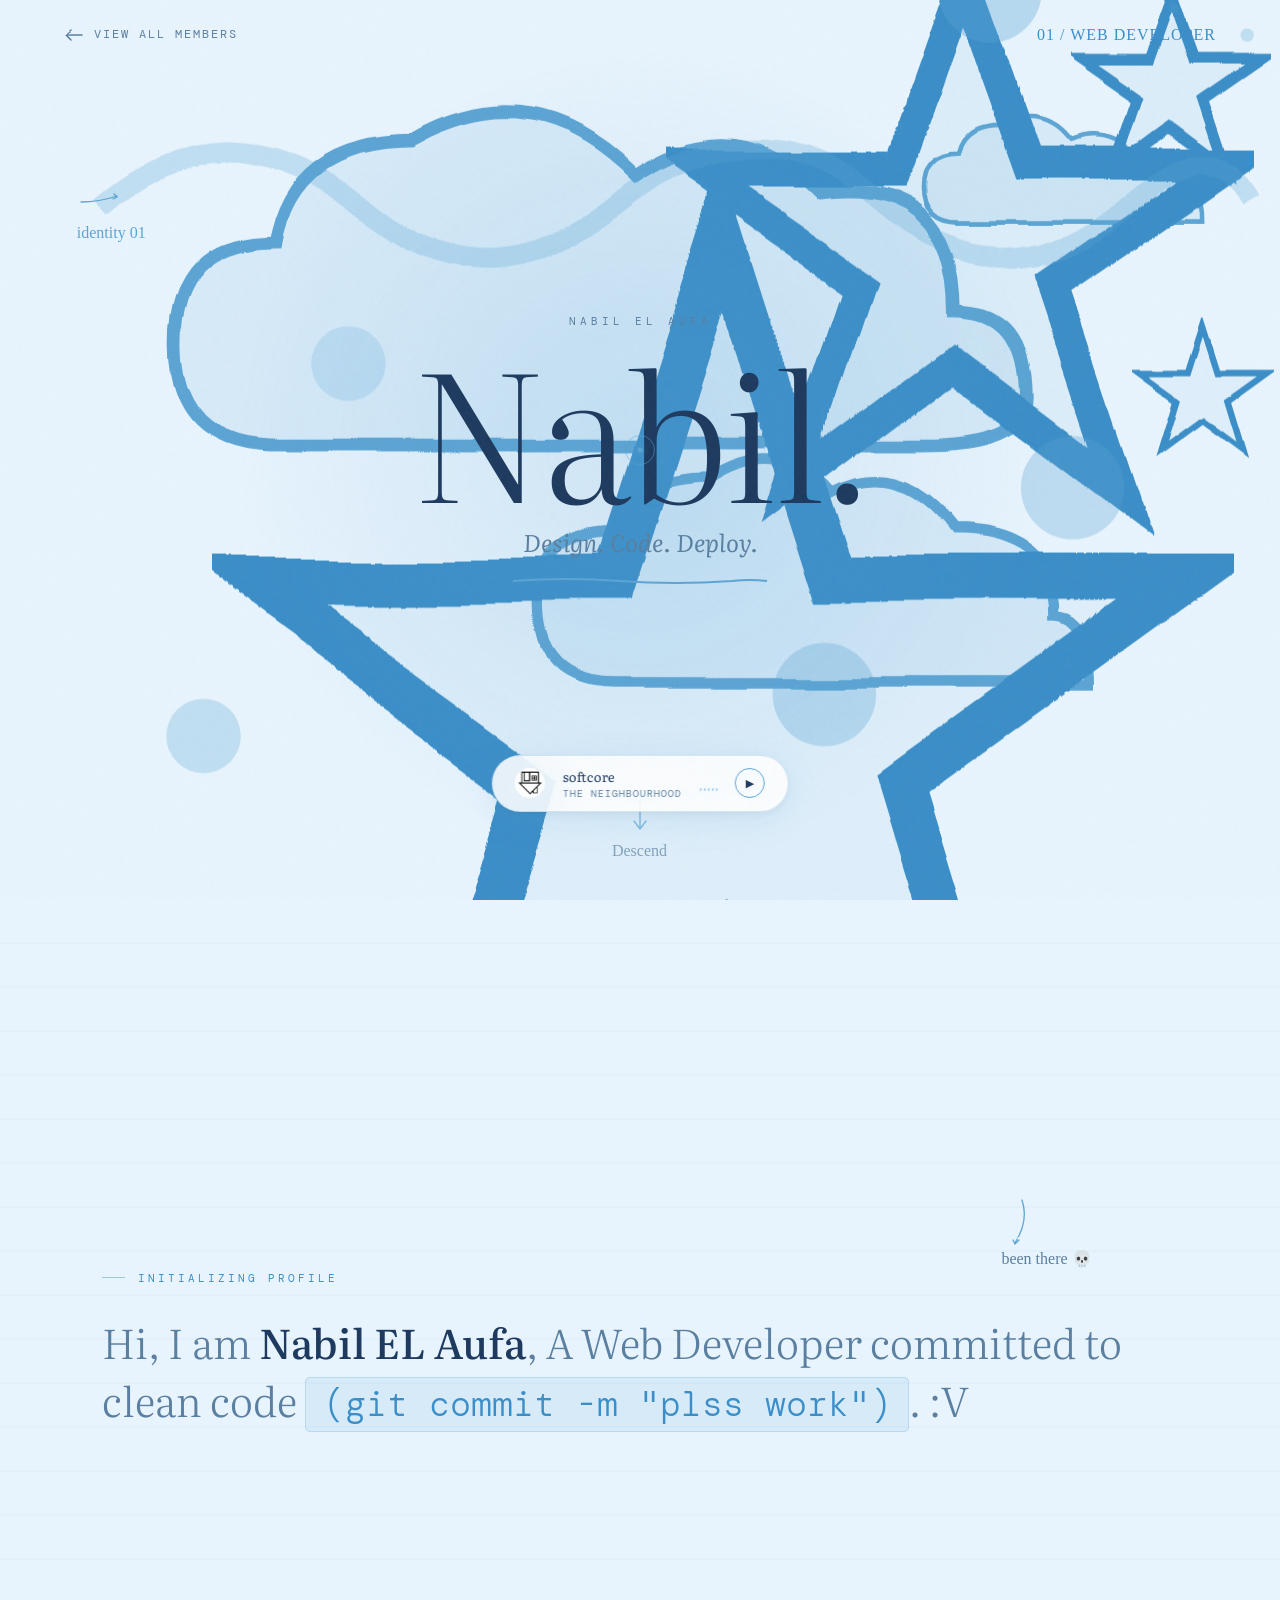
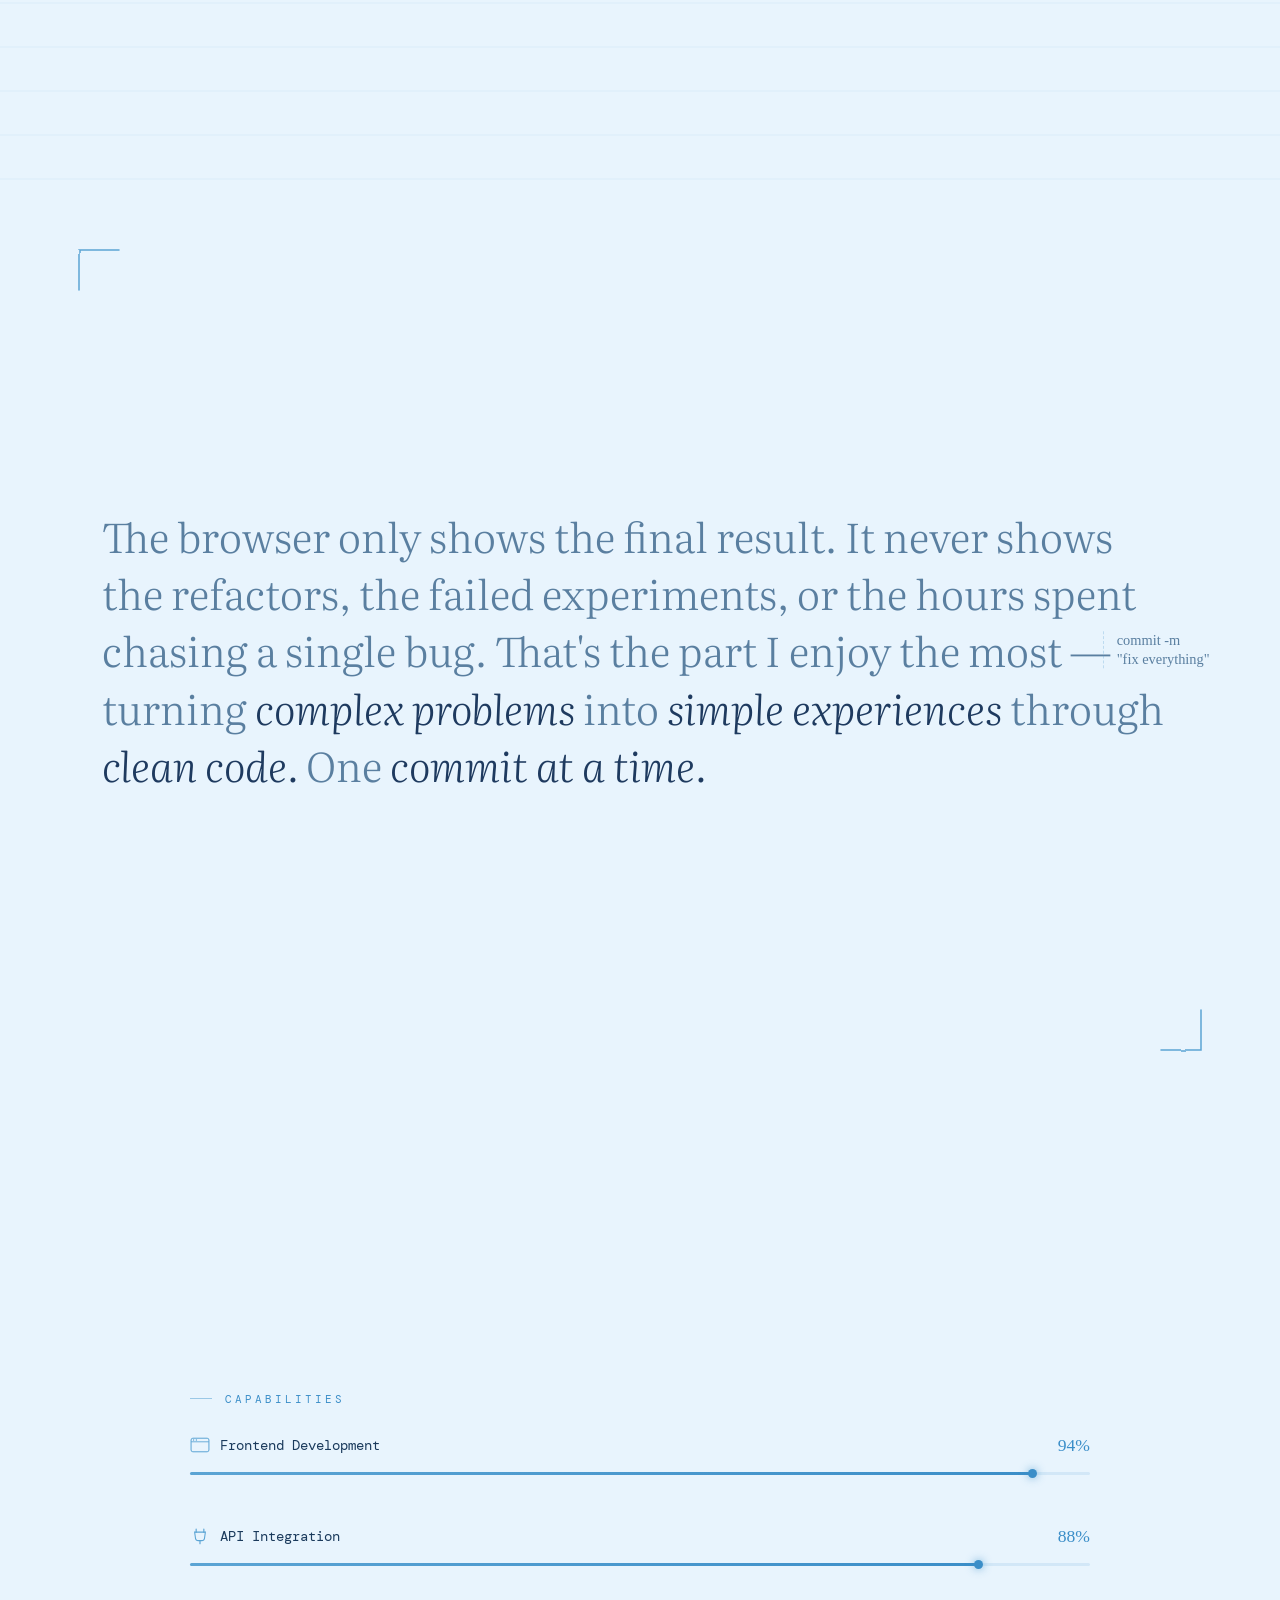
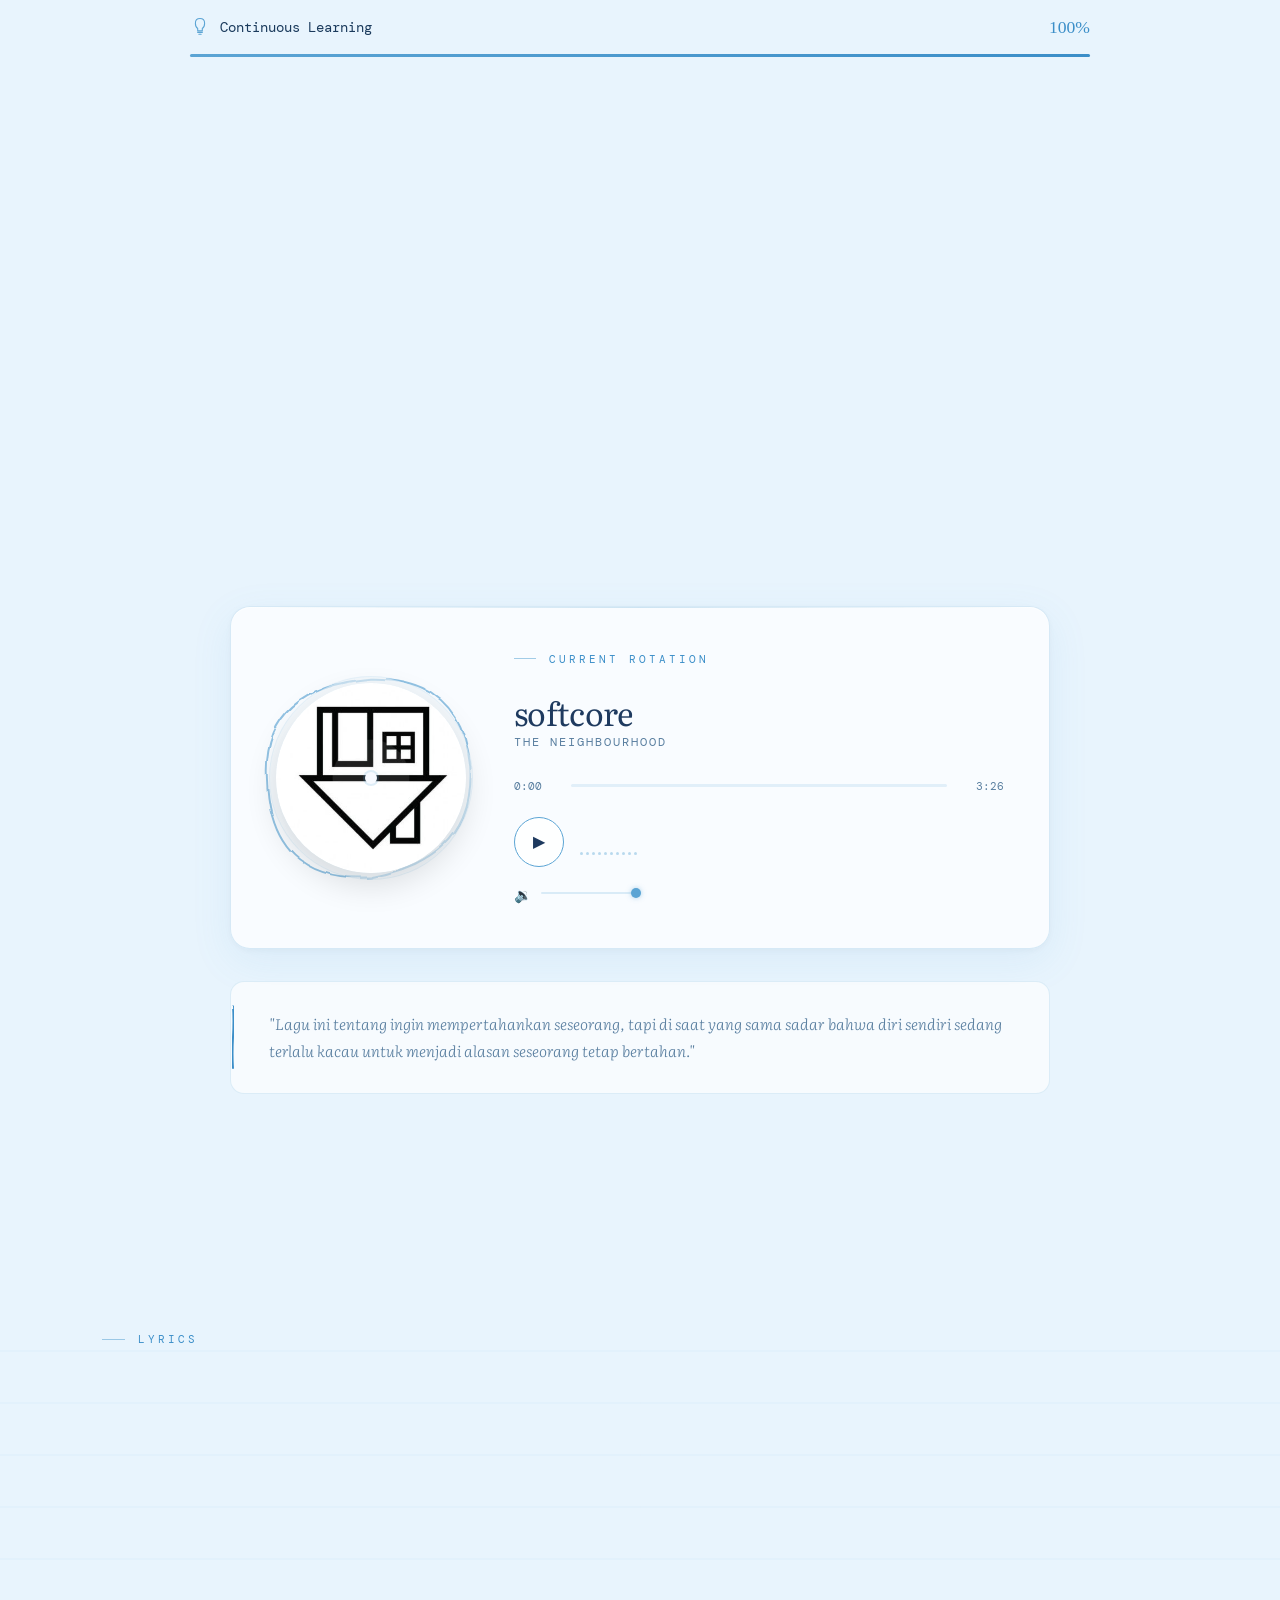
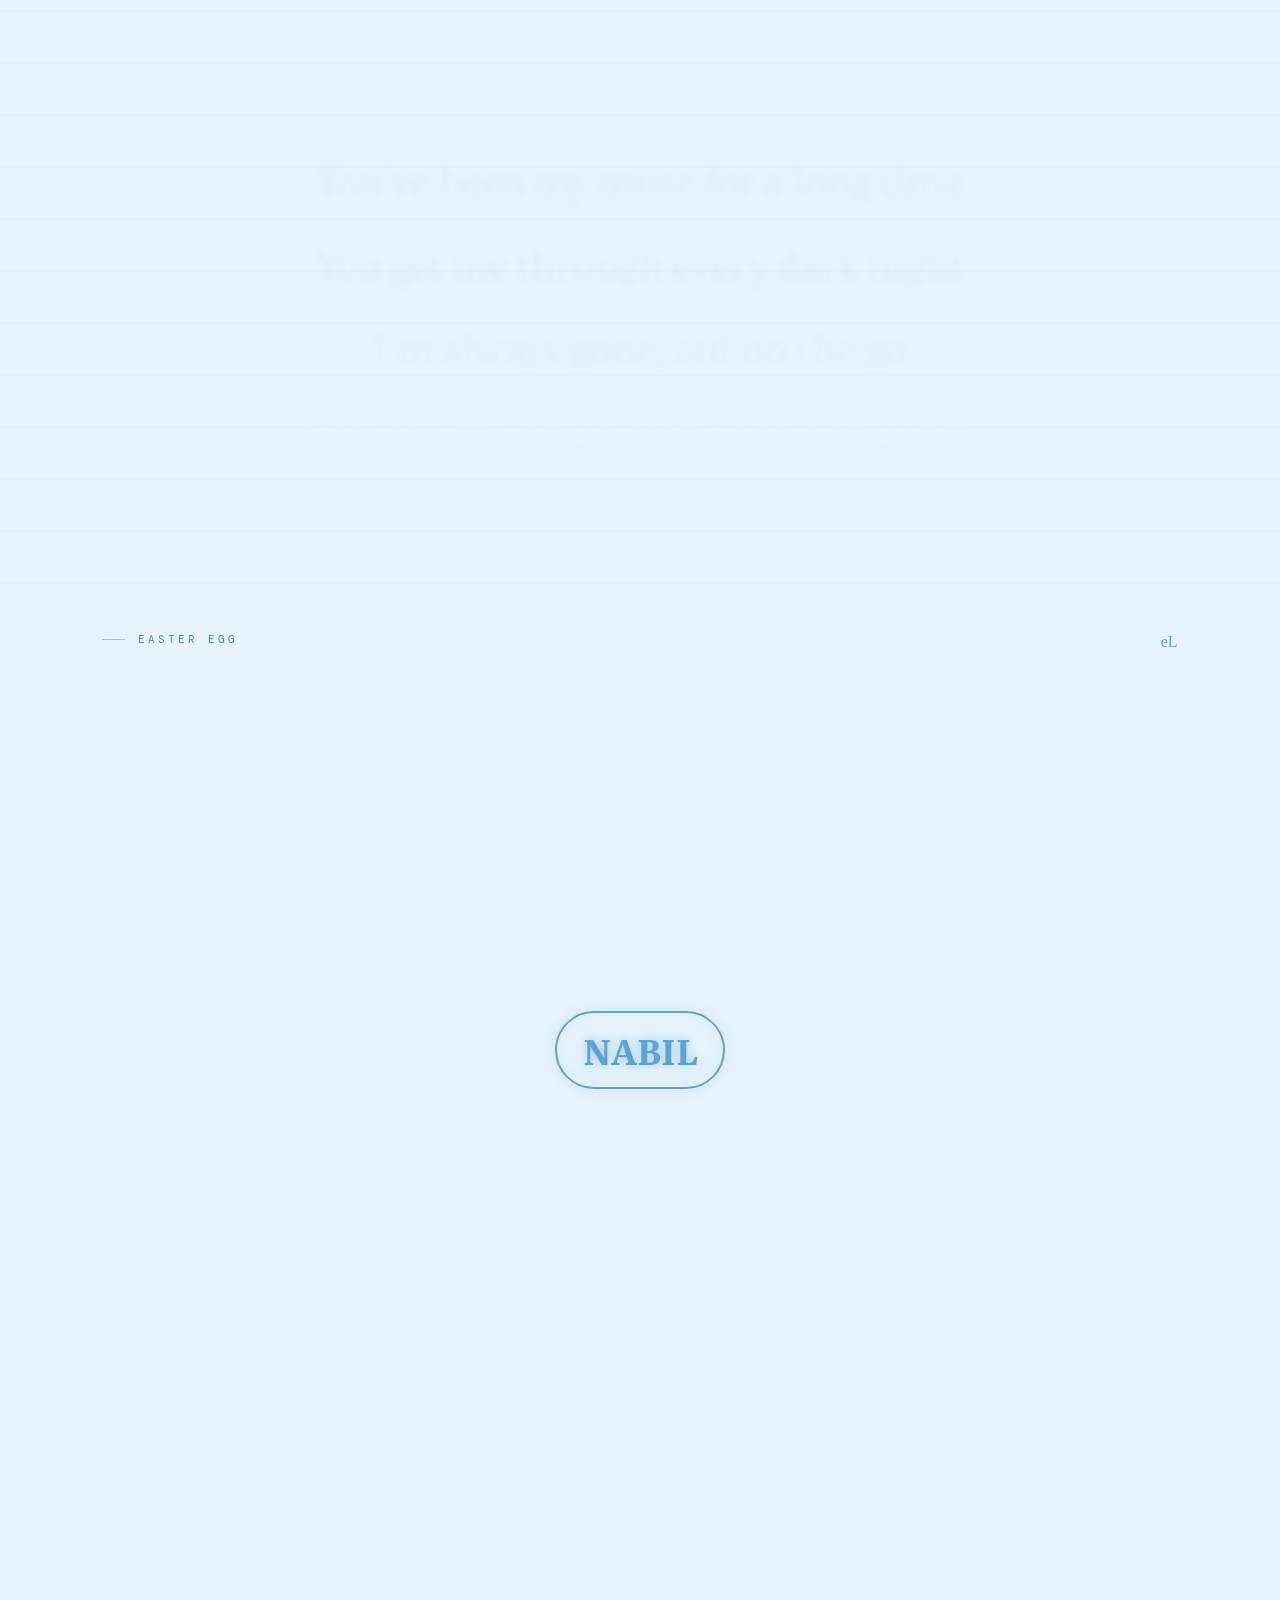
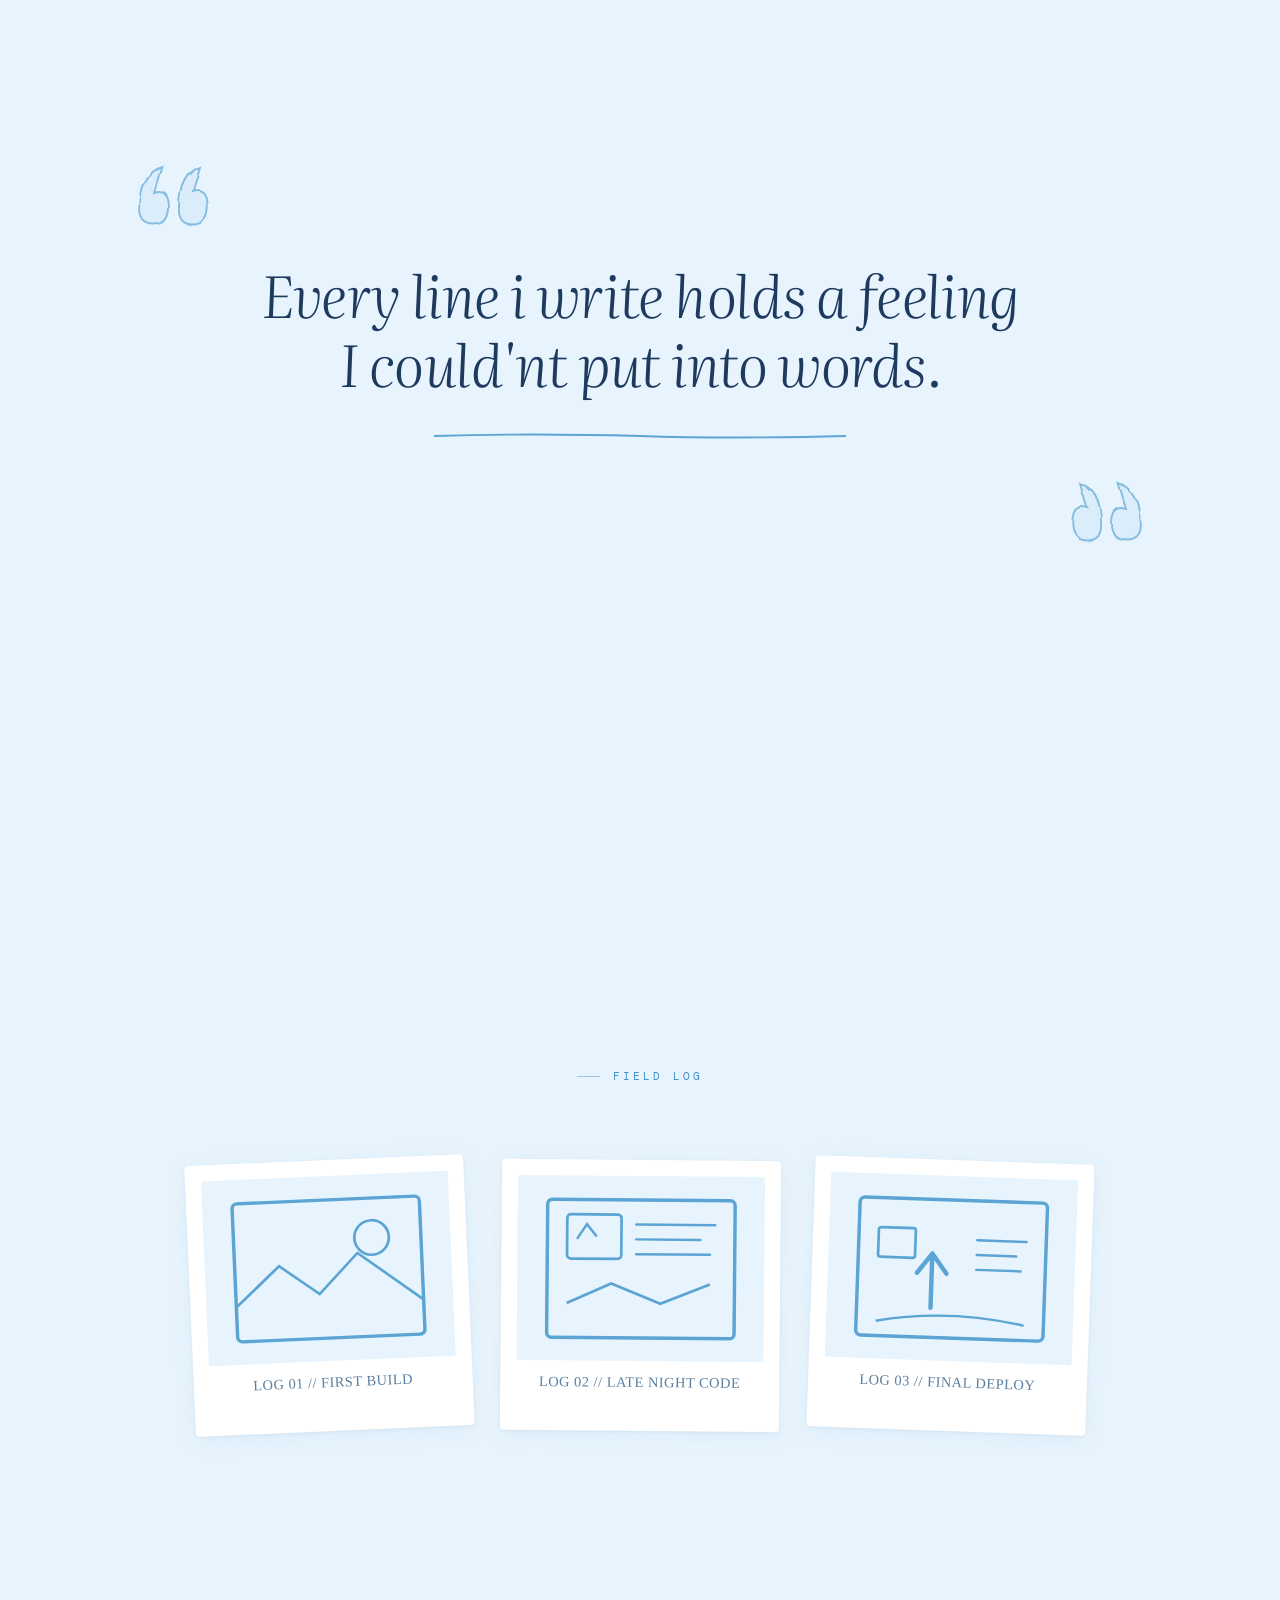
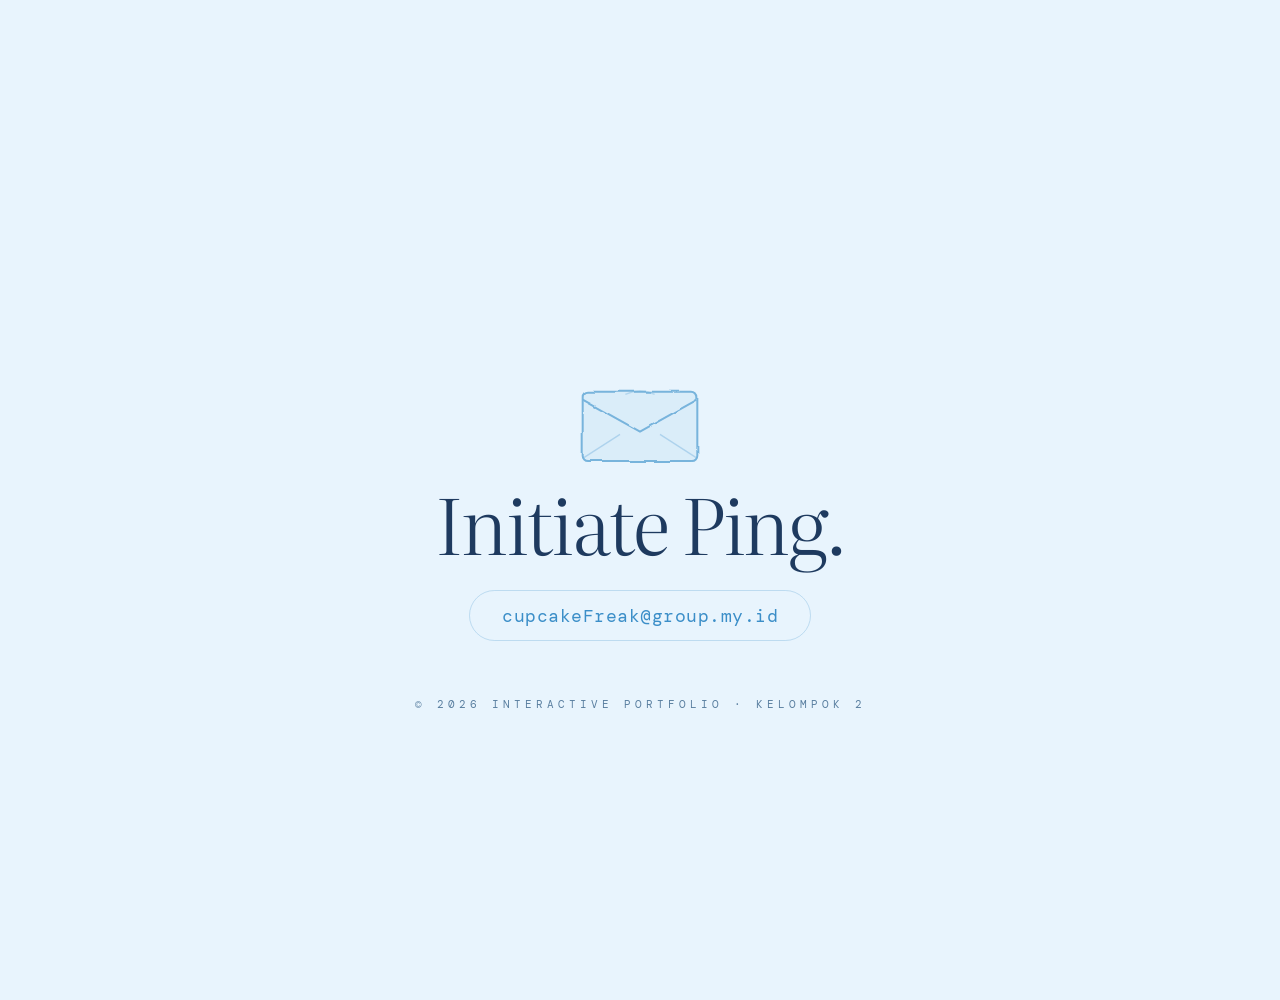
==== commit 1939bc8e: "i love egg" ====
--- a/cosmic project/frontend/members/nabil/nabil.html
+++ b/cosmic project/frontend/members/nabil/nabil.html
@@ -424,7 +424,7 @@
     <section class="fullscreen-section dvd-section" id="dvd-container">
       <p class="section-label absolute-label">EASTER EGG</p>
       <div class="doodle-annot dvd-annot" aria-hidden="true">
-        <span class="annot-text">🥚 easter egg spotted</span>
+        <span class="annot-text">eL</span>
       </div>
       <div id="dvd-logo" aria-hidden="true">NABIL</div>
     </section>
--- a/cosmic project/frontend/members/nabil/css/style.css
+++ b/cosmic project/frontend/members/nabil/css/style.css
@@ -1,27 +1,30 @@
 /* ==========================================================================
-   NABIL PROFILE — PREMIUM MEMBER PAGE STYLES
-   Warm dark cinema aesthetic. All original sections preserved & elevated.
+   NABIL PROFILE — DOODLE SKETCHBOOK STYLES
+   Light-blue doodle identity. Interactive storybook experience.
    ========================================================================== */
 
 /* --------------------------------------------------------------------------
    1. DESIGN TOKENS
    -------------------------------------------------------------------------- */
 :root {
-  --bg-deep:       #080604;
-  --bg-panel:      #0F0B09;
-  --accent:        #E05800;
-  --accent-dim:    rgba(224, 88, 0, 0.12);
-  --accent-glow:   rgba(224, 88, 0, 0.35);
-  --text-light:    #F5E0C3;
-  --text-muted:    #7A6B5C;
-  --text-faint:    rgba(245, 224, 195, 0.3);
-
-  --glass:         rgba(255, 255, 255, 0.025);
-  --glass-border:  rgba(245, 224, 195, 0.07);
-  --glass-shine:   rgba(224, 88, 0, 0.2);
-
+  /* Color palette — light-blue doodle identity */
+  --bg-paper:      #f7faff;
+  --bg-sky:        #e8f4fd;
+  --ink:           #1a3a5c;
+  --ink-muted:     #5a7fa0;
+  --blue-primary:  #5ba4d4;
+  --blue-bright:   #3b8ec8;
+  --blue-pale:     rgba(91, 164, 212, 0.12);
+  --blue-dim:      rgba(91, 164, 212, 0.06);
+  --navy:          #1e3a5f;
+  --white:         #ffffff;
+
+  /* Typography */
   --font-heading:  'Literata', Georgia, serif;
   --font-mono:     'DM Mono', 'Courier New', monospace;
+  --font-hand:     'Caveat', cursive;
+
+  /* Easing */
   --ease-expo:     cubic-bezier(0.16, 1, 0.3, 1);
   --ease-smooth:   cubic-bezier(0.4, 0, 0.2, 1);
 }
@@ -42,17 +45,18 @@
 }
 
 body {
-  background-color: var(--bg-deep);
-  color: var(--text-light);
+  background-color: var(--bg-sky);
+  color: var(--ink);
   font-family: var(--font-heading);
   overflow-x: hidden;
   -webkit-font-smoothing: antialiased;
   -moz-osx-font-smoothing: grayscale;
+  transition: background-color 0.9s ease;
 }
 
 /* Page entrance fade */
 body {
-  animation: pageIn 0.8s var(--ease-expo) both;
+  animation: pageIn 0.7s var(--ease-expo) both;
 }
 
 @keyframes pageIn {
@@ -61,198 +65,359 @@
 }
 
 ::selection {
-  background: var(--accent);
-  color: var(--bg-deep);
-}
-
-/* --------------------------------------------------------------------------
-   3. CINEMATIC NOISE + GRID TEXTURE
-   -------------------------------------------------------------------------- */
-.noise-overlay {
+  background: var(--blue-primary);
+  color: var(--white);
+}
+
+/* --------------------------------------------------------------------------
+   3. SVG DEFS ELEMENT (hidden, zero-size)
+   -------------------------------------------------------------------------- */
+.svg-defs {
+  position: absolute;
+  width: 0;
+  height: 0;
+  overflow: hidden;
+  pointer-events: none;
+}
+
+/* --------------------------------------------------------------------------
+   4. PAPER TEXTURE OVERLAY
+   -------------------------------------------------------------------------- */
+.paper-overlay {
   position: fixed;
   inset: 0;
   z-index: 9990;
   pointer-events: none;
-  opacity: 0.04;
-  background: url('data:image/svg+xml;utf8,<svg viewBox="0 0 200 200" xmlns="http://www.w3.org/2000/svg"><filter id="n"><feTurbulence type="fractalNoise" baseFrequency="0.75" numOctaves="3" stitchTiles="stitch"/></filter><rect width="100%" height="100%" filter="url(%23n)"/></svg>');
-}
-
-body::before {
-  content: '';
-  position: fixed;
-  inset: 0;
-  z-index: 0;
-  pointer-events: none;
-  opacity: 0.02;
-  background-image:
-    linear-gradient(rgba(224, 88, 0, 0.08) 1px, transparent 1px),
-    linear-gradient(90deg, rgba(224, 88, 0, 0.08) 1px, transparent 1px);
-  background-size: 60px 60px;
-}
-
-/* --------------------------------------------------------------------------
-   4. CUSTOM CURSOR
+  opacity: 0.028;
+  background: url('data:image/svg+xml;utf8,<svg viewBox="0 0 200 200" xmlns="http://www.w3.org/2000/svg"><filter id="n"><feTurbulence type="fractalNoise" baseFrequency="0.75" numOctaves="4" stitchTiles="stitch"/></filter><rect width="100%" height="100%" filter="url(%23n)"/></svg>');
+}
+
+/* --------------------------------------------------------------------------
+   5. CUSTOM CURSOR
    -------------------------------------------------------------------------- */
 .cursor-dot {
   position: fixed;
-  width: 4px;
-  height: 4px;
-  background: var(--accent);
+  width: 5px;
+  height: 5px;
+  background: var(--blue-primary);
   border-radius: 50%;
   pointer-events: none;
   z-index: 10000;
   will-change: transform;
-  box-shadow: 0 0 8px var(--accent);
+  box-shadow: 0 0 8px rgba(91, 164, 212, 0.8);
 }
 
 .cursor-ring {
   position: fixed;
-  width: 32px;
-  height: 32px;
-  border: 1px solid rgba(224, 88, 0, 0.45);
+  width: 30px;
+  height: 30px;
+  border: 1.5px solid rgba(91, 164, 212, 0.5);
   border-radius: 50%;
   pointer-events: none;
   z-index: 10000;
   will-change: transform;
-  transition: width 0.25s var(--ease-expo),
-              height 0.25s var(--ease-expo),
-              background 0.25s ease,
-              border-color 0.25s ease;
+  transition:
+    width 0.25s var(--ease-expo),
+    height 0.25s var(--ease-expo),
+    background 0.25s ease,
+    border-color 0.25s ease;
 }
 
 .cursor-ring.cursor-hover {
-  width: 56px;
-  height: 56px;
-  background: rgba(224, 88, 0, 0.08);
+  width: 52px;
+  height: 52px;
+  background: rgba(91, 164, 212, 0.08);
   border-color: transparent;
 }
 
 /* --------------------------------------------------------------------------
-   5. NAVIGATION
+   6. NAVIGATION
    -------------------------------------------------------------------------- */
 .profile-nav {
   position: fixed;
   top: 0;
   width: 100%;
-  padding: 1.8rem 5%;
+  padding: 1.6rem 5%;
   display: flex;
   justify-content: space-between;
   align-items: center;
   z-index: 1000;
-  transition: background 0.4s ease, padding 0.3s ease;
+  transition: background 0.4s ease, padding 0.3s ease, border-color 0.4s ease;
   font-family: var(--font-mono);
-  font-size: 0.75rem;
+  font-size: 0.72rem;
   text-transform: uppercase;
   letter-spacing: 2px;
 }
 
 .profile-nav.scrolled {
-  background: rgba(8, 6, 4, 0.88);
-  backdrop-filter: blur(20px);
-  -webkit-backdrop-filter: blur(20px);
-  padding-top: 1.1rem;
-  padding-bottom: 1.1rem;
-  border-bottom: 1px solid var(--glass-border);
+  background: rgba(247, 250, 255, 0.88);
+  backdrop-filter: blur(18px);
+  -webkit-backdrop-filter: blur(18px);
+  padding-top: 1rem;
+  padding-bottom: 1rem;
+  border-bottom: 1px solid rgba(91, 164, 212, 0.18);
 }
 
 .back-link {
-  color: var(--text-muted);
+  color: var(--ink-muted);
   text-decoration: none;
   transition: color 0.3s ease, transform 0.3s ease;
   display: flex;
   align-items: center;
-  gap: 0.5rem;
+  gap: 0.6rem;
 }
 
 .back-link:hover {
-  color: var(--text-light);
+  color: var(--navy);
   transform: translateX(-4px);
 }
 
-.nav-id { color: var(--accent); }
-
-/* --------------------------------------------------------------------------
-   6. AMBIENT GRADIENTS
-   -------------------------------------------------------------------------- */
-.ambient-gradient {
-  position: absolute;
-  border-radius: 50%;
-  filter: blur(100px);
+.back-arrow-svg {
+  flex-shrink: 0;
+}
+
+.nav-id {
+  color: var(--blue-bright);
+  font-family: var(--font-hand);
+  font-size: 1rem;
+  letter-spacing: 1px;
+  text-transform: none;
+}
+
+/* --------------------------------------------------------------------------
+   7. SCROLL PROGRESS BAR (Horizon Hero inspired)
+   -------------------------------------------------------------------------- */
+.scroll-bar-wrap {
+  position: fixed;
+  bottom: 2rem;
+  left: 50%;
+  transform: translateX(-50%) translateY(80px);
+  z-index: 999;
+  display: flex;
+  align-items: center;
+  gap: 0.75rem;
+  font-family: var(--font-hand);
+  font-size: 1rem;
+  color: var(--ink-muted);
   opacity: 0;
-  z-index: 0;
+  transition: transform 0.5s var(--ease-expo), opacity 0.4s ease;
+  white-space: nowrap;
   pointer-events: none;
-  animation: ambientIn 2s var(--ease-expo) 0.5s forwards;
-  will-change: transform, opacity;
-}
-
-@keyframes ambientIn {
-  to { opacity: 0.14; }
-}
-
-.hero-glow {
+}
+
+.scroll-bar-wrap.visible {
+  transform: translateX(-50%) translateY(0);
+  opacity: 1;
+}
+
+.scroll-bar-track {
+  width: 120px;
+  height: 2px;
+  background: rgba(91, 164, 212, 0.2);
+  border-radius: 2px;
+  overflow: hidden;
+}
+
+.scroll-bar-fill {
+  height: 100%;
+  background: var(--blue-primary);
+  border-radius: 2px;
+  width: 0%;
+  transition: width 0.1s linear;
+}
+
+.scroll-bar-counter {
+  color: var(--blue-bright);
+  font-size: 1rem;
+  min-width: 3.5rem;
+  text-align: right;
+}
+
+/* --------------------------------------------------------------------------
+   8. PARALLAX DOODLE LAYER
+   -------------------------------------------------------------------------- */
+.doodle-parallax {
+  position: fixed;
+  inset: 0;
+  pointer-events: none;
+  z-index: 1;
+  overflow: hidden;
+}
+
+.doodle-layer {
+  position: absolute;
+  inset: 0;
+  will-change: transform;
+}
+
+.dp-el {
+  position: absolute;
+  left: var(--dx);
+  top: var(--dy);
+}
+
+/* Float animations for doodle elements */
+.dp-cloud {
+  animation: floatCloud 8s ease-in-out infinite;
+}
+.dp-cloud.dp-cloud--sm {
+  animation: floatCloud 11s ease-in-out infinite reverse;
+}
+.dp-star {
+  animation: spinStar 20s linear infinite;
+}
+.dp-star.dp-star--sm {
+  animation: spinStar 14s linear infinite reverse;
+}
+.dp-dots {
+  animation: floatDots 7s ease-in-out infinite alternate;
+}
+.dp-squiggle {
+  animation: floatDots 9s ease-in-out infinite alternate-reverse;
+}
+
+@keyframes floatCloud {
+  0%, 100% { transform: translateY(0px); }
+  50% { transform: translateY(-12px); }
+}
+@keyframes spinStar {
+  from { transform: rotate(0deg); }
+  to   { transform: rotate(360deg); }
+}
+@keyframes floatDots {
+  from { transform: translateY(0); }
+  to   { transform: translateY(-8px); }
+}
+
+/* --------------------------------------------------------------------------
+   9. SECTION LAYOUT
+   -------------------------------------------------------------------------- */
+.fullscreen-section {
+  min-height: 100vh;
+  width: 100%;
+  display: flex;
+  align-items: center;
+  justify-content: center;
+  position: relative;
+  padding: 8rem 8%;
+  z-index: 2;
+}
+
+.section-label {
+  font-family: var(--font-mono);
+  font-size: 0.68rem;
+  color: var(--blue-bright);
+  letter-spacing: 3px;
+  text-transform: uppercase;
+  margin-bottom: 1.8rem;
+  display: flex;
+  align-items: center;
+  gap: 0.8rem;
+}
+
+.section-label::before {
+  content: '';
+  display: inline-block;
+  width: 1.4rem;
+  height: 1px;
+  background: var(--blue-primary);
+  opacity: 0.55;
+  flex-shrink: 0;
+}
+
+.absolute-label {
+  position: absolute;
+  top: 2rem;
+  left: 8%;
+  margin-bottom: 0;
+}
+
+/* --------------------------------------------------------------------------
+   10. DOODLE ANNOTATIONS (Caveat font)
+   -------------------------------------------------------------------------- */
+.doodle-annot {
+  position: absolute;
+  pointer-events: none;
+}
+
+.annot-text {
+  font-family: var(--font-hand);
+  font-size: 1rem;
+  color: var(--blue-primary);
+  line-height: 1.3;
+  display: block;
+}
+
+.annot-arrow {
+  display: block;
+  margin-bottom: 0.2rem;
+}
+
+.annot-arrow--down {
+  margin-bottom: 0;
+  margin-top: 0.2rem;
+}
+
+/* Annotation positions */
+.hero-annot {
+  top: 12rem;
+  left: 6%;
+}
+
+.story-annot {
+  bottom: 10rem;
+  right: 8%;
+  text-align: right;
+}
+
+.story-annot .annot-text { color: var(--ink-muted); }
+
+.marginalia {
+  right: -2rem;
+  top: 50%;
+  transform: translateY(-50%);
+  border-left: 1px dashed rgba(91, 164, 212, 0.3);
+  padding-left: 0.8rem;
+  max-width: 120px;
+}
+
+.marginalia .annot-text {
+  font-size: 0.9rem;
+  color: var(--ink-muted);
+}
+
+.dvd-annot {
+  top: 2rem;
+  right: 8%;
+}
+
+/* --------------------------------------------------------------------------
+   11. HERO SECTION
+   -------------------------------------------------------------------------- */
+.hero-section {
+  flex-direction: column;
+  text-align: center;
+  overflow: hidden;
+}
+
+.hero-ambient {
+  position: absolute;
   width: 70vw;
   height: 70vw;
-  background: radial-gradient(circle, var(--accent) 0%, transparent 65%);
+  max-width: 900px;
+  max-height: 900px;
+  background: radial-gradient(circle, rgba(91, 164, 212, 0.18) 0%, transparent 65%);
   top: 50%;
   left: 50%;
   transform: translate(-50%, -50%);
-  animation: ambientIn 2s var(--ease-expo) 0.5s forwards,
-             ambientPulse 9s ease-in-out infinite alternate;
+  border-radius: 50%;
+  pointer-events: none;
+  animation: ambientPulse 10s ease-in-out infinite alternate;
 }
 
 @keyframes ambientPulse {
-  from { transform: translate(-50%, -50%) scale(1);   opacity: 0.10; }
-  to   { transform: translate(-50%, -50%) scale(1.15); opacity: 0.18; }
-}
-
-.song-glow {
-  width: 60vw;
-  height: 60vw;
-  background: radial-gradient(circle, var(--accent) 0%, transparent 65%);
-  top: 40%;
-  right: -10%;
-}
-
-/* --------------------------------------------------------------------------
-   7. SECTION LAYOUT
-   -------------------------------------------------------------------------- */
-.fullscreen-section {
-  min-height: 100vh;
-  width: 100%;
-  display: flex;
-  align-items: center;
-  justify-content: center;
-  position: relative;
-  padding: 8rem 8%;
-}
-
-.section-label {
-  font-family: var(--font-mono);
-  font-size: 0.7rem;
-  color: var(--accent);
-  letter-spacing: 3px;
-  text-transform: uppercase;
-  margin-bottom: 2rem;
-  display: flex;
-  align-items: center;
-  gap: 0.8rem;
-}
-
-.section-label::before {
-  content: '';
-  display: inline-block;
-  width: 1.5rem;
-  height: 1px;
-  background: var(--accent);
-  opacity: 0.6;
-}
-
-/* --------------------------------------------------------------------------
-   8. HERO SECTION
-   -------------------------------------------------------------------------- */
-.hero-section {
-  flex-direction: column;
-  text-align: center;
+  from { transform: translate(-50%, -50%) scale(1); opacity: 0.7; }
+  to   { transform: translate(-50%, -50%) scale(1.12); opacity: 1; }
 }
 
 .hero-content {
@@ -260,97 +425,161 @@
   display: flex;
   flex-direction: column;
   align-items: center;
-  gap: 1rem;
+  gap: 0.6rem;
 }
 
 .hero-mono {
   font-family: var(--font-mono);
-  color: var(--text-muted);
-  letter-spacing: 5px;
-  font-size: 0.75rem;
-}
-
+  color: var(--ink-muted);
+  letter-spacing: 4px;
+  font-size: 0.68rem;
+  text-transform: uppercase;
+  margin-bottom: 0.5rem;
+}
+
+/* --------------------------------------------------------------------------
+   12. HERO TITLE — CHARACTER ANIMATION (Horizon Hero technique)
+   -------------------------------------------------------------------------- */
 .hero-title {
   font-size: clamp(5rem, 14vw, 11rem);
   line-height: 0.92;
-  font-weight: 200;
+  font-weight: 300;
   letter-spacing: -0.03em;
-  background: linear-gradient(160deg, var(--text-light) 40%, rgba(245, 224, 195, 0.4) 100%);
-  -webkit-background-clip: text;
-  -webkit-text-fill-color: transparent;
-  background-clip: text;
+  color: var(--navy);
+  font-family: var(--font-heading);
+}
+
+.hero-title .char {
+  display: inline-block;
+  animation: charReveal 0.7s var(--ease-expo) both;
+  animation-delay: calc(var(--i) * 0.07s + 0.25s);
+}
+
+@keyframes charReveal {
+  from {
+    opacity: 0;
+    transform: translateY(55px);
+    filter: blur(6px);
+  }
+  to {
+    opacity: 1;
+    transform: translateY(0);
+    filter: blur(0);
+  }
 }
 
 .hero-subtitle {
-  font-size: clamp(1rem, 2.5vw, 1.6rem);
+  font-size: clamp(1rem, 2.5vw, 1.5rem);
   font-style: italic;
-  color: var(--text-muted);
-}
-
-/* Scroll Indicator */
+  color: var(--ink-muted);
+  margin-top: 0.4rem;
+}
+
+/* Hero underline — draw-path SVG */
+.hero-underline {
+  width: clamp(160px, 30vw, 280px);
+  height: 14px;
+  margin-top: 0.2rem;
+}
+
+/* Scroll indicator */
 .scroll-indicator {
   position: absolute;
-  bottom: 3rem;
+  bottom: 2.5rem;
   display: flex;
   flex-direction: column;
   align-items: center;
-  gap: 0.8rem;
-  font-family: var(--font-mono);
-  font-size: 0.65rem;
-  color: var(--text-muted);
-  text-transform: uppercase;
-  letter-spacing: 3px;
+  gap: 0.5rem;
   opacity: 0;
-  animation: fadeUp 1s var(--ease-expo) 1.5s forwards;
-}
-
-.mouse-icon {
-  width: 22px;
-  height: 34px;
-  border: 1px solid var(--text-muted);
-  border-radius: 11px;
-  position: relative;
-}
-
-.wheel {
-  width: 2px;
-  height: 5px;
-  background: var(--accent);
-  position: absolute;
-  top: 5px;
-  left: 50%;
-  transform: translateX(-50%);
-  border-radius: 2px;
-  animation: scrollWheel 2s ease-in-out infinite;
-}
-
-@keyframes scrollWheel {
-  0%   { top: 5px;  opacity: 1; }
-  100% { top: 18px; opacity: 0; }
-}
-
-@keyframes fadeUp {
-  from { opacity: 0; transform: translateY(12px); }
-  to   { opacity: 0.6; transform: translateY(0); }
-}
-
-/* --------------------------------------------------------------------------
-   9. INTRODUCTION & STORY SECTIONS
-   -------------------------------------------------------------------------- */
+  animation: fadeUpIn 1s var(--ease-expo) 1.2s forwards;
+}
+
+.scroll-hint {
+  font-family: var(--font-hand);
+  font-size: 1rem;
+  color: var(--ink-muted);
+}
+
+@keyframes fadeUpIn {
+  from { opacity: 0; transform: translateY(10px); }
+  to   { opacity: 0.7; transform: translateY(0); }
+}
+
+/* --------------------------------------------------------------------------
+   13. DRAW-PATH SVG STROKE ANIMATION
+   -------------------------------------------------------------------------- */
+.draw-path path {
+  stroke-dasharray: 1000;
+  stroke-dashoffset: 1000;
+  transition: stroke-dashoffset 1.4s var(--ease-expo) var(--delay, 0.1s);
+}
+
+.draw-path.is-visible path {
+  stroke-dashoffset: 0;
+}
+
+/* Email underline — triggered on hover via CSS only (not draw-path class) */
+.email-underline {
+  position: absolute;
+  bottom: -4px;
+  left: 0;
+  width: 100%;
+  height: 12px;
+  pointer-events: none;
+  overflow: visible;
+}
+
+.email-underline path {
+  stroke-dasharray: 600;
+  stroke-dashoffset: 600;
+  transition: stroke-dashoffset 0.7s var(--ease-expo);
+}
+
+.contact-email:hover .email-underline path {
+  stroke-dashoffset: 0;
+}
+
+/* --------------------------------------------------------------------------
+   14. RULED NOTEBOOK BACKGROUND
+   -------------------------------------------------------------------------- */
+.ruled-bg {
+  position: absolute;
+  inset: 0;
+  width: 100%;
+  height: 100%;
+  pointer-events: none;
+  z-index: 0;
+}
+
+/* --------------------------------------------------------------------------
+   15. INTRO & STORY SECTIONS
+   -------------------------------------------------------------------------- */
+.intro-section,
+.story-section {
+  flex-direction: column;
+}
+
 .story-container {
   max-width: 1100px;
   width: 100%;
+  position: relative;
+  z-index: 2;
 }
 
 .story-text {
-  font-size: clamp(1.8rem, 3.5vw, 3.5rem);
-  line-height: 1.35;
+  font-size: clamp(1.7rem, 3.2vw, 3.2rem);
+  line-height: 1.4;
   font-weight: 300;
-  color: var(--text-muted);
+  color: var(--ink-muted);
+}
+
+.story-text strong {
+  color: var(--navy);
+  font-weight: 500;
 }
 
 .story-text .highlight {
-  color: var(--text-light);
+  color: var(--navy);
   font-style: italic;
   position: relative;
   display: inline;
@@ -359,11 +588,11 @@
 .story-text .highlight::after {
   content: '';
   position: absolute;
-  bottom: 4px;
+  bottom: 2px;
   left: 0;
   width: 100%;
-  height: 1px;
-  background: var(--accent);
+  height: 1.5px;
+  background: var(--blue-primary);
   transform: scaleX(0);
   transform-origin: left;
   transition: transform 1.2s var(--ease-expo);
@@ -371,63 +600,111 @@
 
 .story-text.is-visible .highlight::after {
   transform: scaleX(1);
-  transition-delay: 0.6s;
-}
-
-/* --------------------------------------------------------------------------
-   10. SKILLS SECTION
-   -------------------------------------------------------------------------- */
+  transition-delay: 0.5s;
+}
+
+/* code chip inside intro text */
+.code-chip {
+  font-family: var(--font-mono);
+  font-size: 0.85em;
+  background: var(--blue-pale);
+  border: 1px solid rgba(91, 164, 212, 0.25);
+  border-radius: 5px;
+  padding: 0.1em 0.5em;
+  color: var(--blue-bright) !important;
+  font-style: normal !important;
+  display: inline-block;
+}
+.code-chip::after { display: none !important; }
+
+/* Corner brackets for story section */
+.corner-brk {
+  position: absolute;
+  width: 44px;
+  height: 44px;
+  pointer-events: none;
+  z-index: 1;
+}
+.corner-brk--tl { top: 3rem; left: 6%; }
+.corner-brk--br { bottom: 3rem; right: 6%; }
+
+/* --------------------------------------------------------------------------
+   16. SKILLS SECTION
+   -------------------------------------------------------------------------- */
+.skills-section {
+  flex-direction: column;
+}
+
 .skills-container {
   width: 100%;
-  max-width: 1000px;
+  max-width: 900px;
 }
 
 .skill-row {
-  margin-bottom: 3.5rem;
+  margin-bottom: 3.2rem;
 }
 
 .skill-info {
   display: flex;
   justify-content: space-between;
-  align-items: baseline;
+  align-items: center;
   margin-bottom: 1rem;
   font-family: var(--font-mono);
   font-size: 0.85rem;
 }
 
-.skill-name { color: var(--text-light); }
-.skill-pct  { color: var(--accent); font-weight: 500; }
+.skill-name {
+  color: var(--ink);
+  display: flex;
+  align-items: center;
+  gap: 0.6rem;
+}
+
+.skill-icon {
+  width: 20px;
+  height: 20px;
+  flex-shrink: 0;
+  display: inline-block;
+  vertical-align: middle;
+}
+
+.skill-pct {
+  color: var(--blue-bright);
+  font-weight: 500;
+  font-family: var(--font-hand);
+  font-size: 1.1rem;
+}
 
 .skill-track {
   width: 100%;
-  height: 1px;
-  background: rgba(255, 255, 255, 0.06);
+  height: 3px;
+  background: rgba(91, 164, 212, 0.15);
+  border-radius: 3px;
   position: relative;
-  border-radius: 1px;
 }
 
 .skill-fill {
   position: absolute;
   top: 0;
   left: 0;
-  height: 1px;
-  background: linear-gradient(90deg, var(--accent), rgba(224, 88, 0, 0.4));
+  height: 3px;
+  background: linear-gradient(90deg, var(--blue-primary), var(--blue-bright));
   width: 0%;
   transition: width 1.8s var(--ease-expo);
-  border-radius: 1px;
-}
-
-/* Glowing tip at the fill's edge */
+  border-radius: 3px;
+}
+
+/* Glowing tip dot */
 .skill-fill::after {
   content: '';
   position: absolute;
-  top: -2px;
-  right: 0;
-  width: 4px;
-  height: 4px;
+  top: -3px;
+  right: -1px;
+  width: 9px;
+  height: 9px;
   border-radius: 50%;
-  background: var(--accent);
-  box-shadow: 0 0 8px var(--accent);
+  background: var(--blue-bright);
+  box-shadow: 0 0 8px rgba(59, 142, 200, 0.7);
   opacity: 0;
   transition: opacity 0.4s ease 1.4s;
 }
@@ -437,7 +714,7 @@
 }
 
 /* --------------------------------------------------------------------------
-   11. SONG / MUSIC PLAYER
+   17. MUSIC PLAYER — DOODLE SKETCHBOOK STYLE
    -------------------------------------------------------------------------- */
 .song-section {
   flex-direction: column;
@@ -459,17 +736,20 @@
   grid-template-columns: auto 1fr;
   gap: 3rem;
   align-items: center;
-  background: var(--glass);
-  border: 1px solid var(--glass-border);
+  background: rgba(255, 255, 255, 0.72);
+  border: 1.5px solid rgba(91, 164, 212, 0.22);
   padding: 2.8rem;
   border-radius: 20px;
-  backdrop-filter: blur(24px);
-  -webkit-backdrop-filter: blur(24px);
+  backdrop-filter: blur(20px);
+  -webkit-backdrop-filter: blur(20px);
   width: 100%;
   position: relative;
-  overflow: hidden;
-  box-shadow: 0 24px 48px rgba(0,0,0,0.5), inset 0 1px 0 rgba(255,255,255,0.03);
-  transition: border-color 0.4s ease;
+  overflow: visible;
+  box-shadow:
+    0 12px 40px rgba(91, 164, 212, 0.1),
+    0 2px 8px rgba(0, 0, 0, 0.04),
+    inset 0 1px 0 rgba(255, 255, 255, 0.8);
+  transition: border-color 0.4s ease, box-shadow 0.4s ease;
 }
 
 .audio-player-container::before {
@@ -479,35 +759,53 @@
   left: 0;
   right: 0;
   height: 1px;
-  background: linear-gradient(90deg, transparent, var(--glass-shine), transparent);
+  background: linear-gradient(90deg, transparent, rgba(91, 164, 212, 0.3), transparent);
 }
 
 .audio-player-container.playing {
-  border-color: rgba(224, 88, 0, 0.2);
-}
-
-/* Vinyl / Album Art */
+  border-color: rgba(91, 164, 212, 0.4);
+  box-shadow:
+    0 16px 50px rgba(91, 164, 212, 0.18),
+    0 2px 8px rgba(0, 0, 0, 0.04),
+    inset 0 1px 0 rgba(255, 255, 255, 0.8);
+}
+
+/* Album art wrapper */
+.album-art-wrap {
+  position: relative;
+  width: 190px;
+  height: 190px;
+  flex-shrink: 0;
+}
+
+.album-doodle-ring {
+  position: absolute;
+  inset: -12px;
+  width: calc(100% + 24px);
+  height: calc(100% + 24px);
+  pointer-events: none;
+}
+
+/* Vinyl disc */
 .album-art {
-  width: 180px;
-  height: 180px;
+  width: 100%;
+  height: 100%;
   border-radius: 50%;
   position: relative;
   flex-shrink: 0;
   box-shadow:
-    0 16px 40px rgba(0, 0, 0, 0.6),
-    0 0 0 1px rgba(255,255,255,0.06),
-    0 0 0 8px rgba(0,0,0,0.4),
-    0 0 0 9px rgba(255,255,255,0.03);
+    0 12px 32px rgba(0, 0, 0, 0.12),
+    0 0 0 6px rgba(255, 255, 255, 0.5),
+    0 0 0 7px rgba(91, 164, 212, 0.12);
   transition: box-shadow 0.5s ease;
+  overflow: hidden;
 }
 
 .album-art.playing {
   box-shadow:
-    0 20px 50px rgba(0, 0, 0, 0.7),
-    0 0 40px var(--accent-glow),
-    0 0 0 1px rgba(224, 88, 0, 0.25),
-    0 0 0 8px rgba(0,0,0,0.4),
-    0 0 0 9px rgba(224, 88, 0, 0.08);
+    0 16px 40px rgba(91, 164, 212, 0.25),
+    0 0 0 6px rgba(255, 255, 255, 0.5),
+    0 0 0 7px rgba(91, 164, 212, 0.25);
   animation: vinylSpin 8s linear infinite;
 }
 
@@ -516,9 +814,11 @@
   to   { transform: rotate(360deg); }
 }
 
-.album-art.paused-spin {
+/* Freeze the spin mid-rotation when paused (only applies after .playing was set) */
+.album-art.playing.paused-spin {
   animation-play-state: paused;
 }
+
 
 .cover-img {
   width: 100%;
@@ -526,12 +826,11 @@
   object-fit: cover;
   border-radius: 50%;
   display: block;
-  /* Vinyl label effect: slightly desaturated center circle */
-  mask-image: radial-gradient(circle at center, rgba(0,0,0,0.85) 28%, black 29%);
-  -webkit-mask-image: radial-gradient(circle at center, rgba(0,0,0,0.85) 28%, black 29%);
-}
-
-/* Vinyl center hole */
+  mask-image: radial-gradient(circle at center, rgba(0,0,0,0.9) 28%, black 29%);
+  -webkit-mask-image: radial-gradient(circle at center, rgba(0,0,0,0.9) 28%, black 29%);
+}
+
+/* Vinyl centre hole */
 .album-art::after {
   content: '';
   position: absolute;
@@ -541,37 +840,37 @@
   width: 12px;
   height: 12px;
   border-radius: 50%;
-  background: var(--bg-deep);
-  box-shadow: 0 0 0 2px rgba(255,255,255,0.08);
+  background: var(--bg-paper);
+  box-shadow: 0 0 0 2px rgba(91, 164, 212, 0.2);
   z-index: 2;
 }
 
-/* Song Details */
+/* Song info */
 .song-details {
   display: flex;
   flex-direction: column;
-  gap: 0;
   min-width: 0;
 }
 
 .song-title {
-  font-size: 2.2rem;
+  font-size: 2rem;
   font-weight: 400;
+  color: var(--navy);
   line-height: 1.1;
-  margin-bottom: 0.3rem;
+  margin-bottom: 0.25rem;
   letter-spacing: -0.02em;
 }
 
 .song-artist {
   font-family: var(--font-mono);
-  font-size: 0.8rem;
-  color: var(--text-muted);
+  font-size: 0.78rem;
+  color: var(--ink-muted);
   letter-spacing: 2px;
   text-transform: uppercase;
   margin-bottom: 1.8rem;
 }
 
-/* Progress Bar */
+/* Progress bar */
 .progress-wrapper {
   display: flex;
   align-items: center;
@@ -581,18 +880,17 @@
 
 .time-label {
   font-family: var(--font-mono);
-  font-size: 0.7rem;
-  color: var(--text-muted);
-  min-width: 3rem;
+  font-size: 0.68rem;
+  color: var(--ink-muted);
+  min-width: 2.8rem;
   flex-shrink: 0;
 }
-
 .time-label.time-end { text-align: right; }
 
 .progress-track {
   flex: 1;
   height: 3px;
-  background: rgba(255, 255, 255, 0.08);
+  background: rgba(91, 164, 212, 0.15);
   border-radius: 3px;
   position: relative;
   cursor: pointer;
@@ -601,7 +899,7 @@
 
 .progress-fill {
   height: 100%;
-  background: linear-gradient(90deg, var(--accent), rgba(224, 88, 0, 0.5));
+  background: linear-gradient(90deg, var(--blue-primary), var(--blue-bright));
   border-radius: 3px;
   width: 0%;
   position: relative;
@@ -611,14 +909,15 @@
 
 .progress-thumb {
   position: absolute;
-  right: -6px;
+  right: -5px;
   top: 50%;
   transform: translateY(-50%) scale(0);
-  width: 12px;
-  height: 12px;
+  width: 11px;
+  height: 11px;
   border-radius: 50%;
-  background: var(--text-light);
-  box-shadow: 0 0 8px rgba(224, 88, 0, 0.6);
+  background: var(--white);
+  border: 2px solid var(--blue-primary);
+  box-shadow: 0 0 6px rgba(91, 164, 212, 0.4);
   transition: transform 0.2s var(--ease-expo);
   pointer-events: none;
 }
@@ -627,7 +926,7 @@
   transform: translateY(-50%) scale(1);
 }
 
-/* Controls Row */
+/* Play controls */
 .player-controls {
   display: flex;
   align-items: center;
@@ -639,53 +938,50 @@
   display: flex;
   align-items: center;
   justify-content: center;
-  gap: 0;
-  width: 48px;
-  height: 48px;
+  width: 50px;
+  height: 50px;
   border-radius: 50%;
-  border: 1px solid var(--accent);
-  background: transparent;
-  color: var(--text-light);
-  font-size: 1.1rem;
+  border: 1.5px solid var(--blue-primary);
+  background: rgba(255, 255, 255, 0.8);
+  color: var(--navy);
+  font-size: 1rem;
   transition: background 0.3s ease, box-shadow 0.3s ease, transform 0.2s ease;
   flex-shrink: 0;
   position: relative;
 }
 
 .play-btn:hover {
-  background: var(--accent-dim);
-  box-shadow: 0 0 20px var(--accent-glow);
+  background: var(--blue-pale);
+  box-shadow: 0 0 20px rgba(91, 164, 212, 0.3);
   transform: scale(1.06);
 }
 
-.play-btn:active { transform: scale(0.96); }
+.play-btn:active { transform: scale(0.95); }
 
 .play-icon,
 .pause-icon {
   position: absolute;
   transition: opacity 0.2s ease, transform 0.2s ease;
 }
-
 .pause-icon { display: none; opacity: 0; }
 .play-icon  { display: block; opacity: 1; }
-
 .play-btn.is-playing .play-icon  { display: none; opacity: 0; }
 .play-btn.is-playing .pause-icon { display: block; opacity: 1; }
 
-/* Equalizer Bars */
+/* Waveform equalizer */
 .waveform {
   display: flex;
   gap: 3px;
   align-items: flex-end;
-  height: 28px;
+  height: 26px;
 }
 
 .bar {
   width: 3px;
-  background: var(--accent);
-  height: 4px;
+  background: var(--blue-primary);
+  height: 3px;
   border-radius: 2px;
-  opacity: 0.5;
+  opacity: 0.4;
   transition: height 0.1s ease;
 }
 
@@ -707,10 +1003,10 @@
 
 @keyframes eqWave {
   from { height: 3px; }
-  to   { height: 26px; }
-}
-
-/* Volume Control */
+  to   { height: 24px; }
+}
+
+/* Volume */
 .volume-row {
   display: flex;
   align-items: center;
@@ -720,7 +1016,7 @@
 
 .volume-icon {
   font-size: 0.9rem;
-  color: var(--text-muted);
+  color: var(--ink-muted);
   flex-shrink: 0;
   width: 18px;
   text-align: center;
@@ -732,19 +1028,18 @@
   width: 100px;
   height: 2px;
   border-radius: 2px;
-  background: rgba(255, 255, 255, 0.1);
+  background: rgba(91, 164, 212, 0.2);
   outline: none;
   cursor: pointer;
 }
 
 .volume-slider::-webkit-slider-thumb {
   -webkit-appearance: none;
-  appearance: none;
   width: 10px;
   height: 10px;
   border-radius: 50%;
-  background: var(--accent);
-  box-shadow: 0 0 6px var(--accent-glow);
+  background: var(--blue-primary);
+  box-shadow: 0 0 5px rgba(91, 164, 212, 0.5);
   cursor: pointer;
 }
 
@@ -752,63 +1047,59 @@
   width: 10px;
   height: 10px;
   border-radius: 50%;
-  background: var(--accent);
+  background: var(--blue-primary);
   border: none;
   cursor: pointer;
 }
 
-/* Song Description Box */
+/* Song description box */
 .song-description-box {
-  background: linear-gradient(135deg, rgba(255,255,255,0.015), rgba(255,255,255,0.03));
-  border: 1px solid var(--glass-border);
+  background: rgba(255, 255, 255, 0.65);
+  border: 1px solid rgba(91, 164, 212, 0.18);
   border-radius: 14px;
-  padding: 2rem 2.5rem;
+  padding: 1.8rem 2rem 1.8rem 2.4rem;
   width: 100%;
   backdrop-filter: blur(10px);
   position: relative;
   overflow: hidden;
 }
 
-.song-description-box::before {
-  content: '';
+.desc-accent-line {
   position: absolute;
   left: 0;
   top: 20%;
   bottom: 20%;
-  width: 2px;
-  background: var(--accent);
-  opacity: 0.4;
-  border-radius: 2px;
+  width: 4px;
+  height: 60%;
 }
 
 .song-description-box p {
-  font-size: 1rem;
+  font-size: 0.95rem;
   line-height: 1.75;
-  color: var(--text-muted);
+  color: var(--ink-muted);
   font-style: italic;
   font-weight: 300;
-  padding-left: 1.2rem;
-}
-
-/* --------------------------------------------------------------------------
-   12. STICKY MINI-PLAYER
+}
+
+/* --------------------------------------------------------------------------
+   18. STICKY MINI-PLAYER
    -------------------------------------------------------------------------- */
 .mini-player {
   position: fixed;
-  bottom: 2rem;
+  bottom: 5.5rem;  /* lifted above the scroll progress bar */
   left: 50%;
   transform: translateX(-50%) translateY(120%);
-  z-index: 999;
-  background: rgba(15, 11, 9, 0.9);
-  border: 1px solid var(--glass-border);
+  z-index: 998;
+  background: rgba(255, 255, 255, 0.88);
+  border: 1px solid rgba(91, 164, 212, 0.25);
   border-radius: 50px;
-  backdrop-filter: blur(24px);
-  -webkit-backdrop-filter: blur(24px);
-  padding: 0.8rem 1.5rem;
-  display: flex;
-  align-items: center;
-  gap: 1.2rem;
-  box-shadow: 0 16px 40px rgba(0,0,0,0.6);
+  backdrop-filter: blur(20px);
+  -webkit-backdrop-filter: blur(20px);
+  padding: 0.7rem 1.4rem;
+  display: flex;
+  align-items: center;
+  gap: 1.1rem;
+  box-shadow: 0 8px 32px rgba(91, 164, 212, 0.15), 0 2px 8px rgba(0,0,0,0.06);
   transition: transform 0.5s var(--ease-expo), opacity 0.4s ease;
   opacity: 0;
   white-space: nowrap;
@@ -821,8 +1112,8 @@
 }
 
 .mini-cover {
-  width: 32px;
-  height: 32px;
+  width: 30px;
+  height: 30px;
   border-radius: 50%;
   object-fit: cover;
   flex-shrink: 0;
@@ -837,17 +1128,16 @@
 
 .mini-title {
   font-family: var(--font-heading);
-  font-size: 0.85rem;
-  font-weight: 400;
-  color: var(--text-light);
+  font-size: 0.82rem;
+  color: var(--navy);
   overflow: hidden;
   text-overflow: ellipsis;
 }
 
 .mini-artist {
   font-family: var(--font-mono);
-  font-size: 0.65rem;
-  color: var(--text-muted);
+  font-size: 0.62rem;
+  color: var(--ink-muted);
   letter-spacing: 1px;
   text-transform: uppercase;
   overflow: hidden;
@@ -855,38 +1145,39 @@
 }
 
 .mini-play-btn {
-  width: 32px;
-  height: 32px;
+  width: 30px;
+  height: 30px;
   border-radius: 50%;
-  border: 1px solid var(--accent);
+  border: 1.5px solid var(--blue-primary);
   background: transparent;
-  color: var(--text-light);
-  font-size: 0.75rem;
+  color: var(--navy);
+  font-size: 0.7rem;
   display: flex;
   align-items: center;
   justify-content: center;
   flex-shrink: 0;
   transition: background 0.3s ease, box-shadow 0.3s ease;
+  cursor: none;
 }
 
 .mini-play-btn:hover {
-  background: var(--accent-dim);
-  box-shadow: 0 0 12px var(--accent-glow);
+  background: var(--blue-pale);
+  box-shadow: 0 0 10px rgba(91, 164, 212, 0.3);
 }
 
 .mini-waveform {
   display: flex;
   gap: 2px;
   align-items: flex-end;
-  height: 18px;
+  height: 16px;
 }
 
 .mini-waveform .bar {
   width: 2px;
   height: 3px;
-  background: var(--accent);
+  background: var(--blue-primary);
   border-radius: 1px;
-  opacity: 0.5;
+  opacity: 0.45;
 }
 
 .mini-waveform.playing .bar {
@@ -895,12 +1186,11 @@
 }
 
 /* --------------------------------------------------------------------------
-   13. LYRICS EXPERIENCE
+   19. LYRICS SECTION
    -------------------------------------------------------------------------- */
 .lyrics-section {
   position: relative;
   overflow: hidden;
-  background: linear-gradient(180deg, var(--bg-deep) 0%, rgba(12, 8, 5, 0.98) 100%);
 }
 
 .lyrics-wrapper {
@@ -910,8 +1200,8 @@
   display: flex;
   align-items: center;
   justify-content: center;
-  mask-image: linear-gradient(to bottom, transparent 0%, black 20%, black 80%, transparent 100%);
-  -webkit-mask-image: linear-gradient(to bottom, transparent 0%, black 20%, black 80%, transparent 100%);
+  mask-image: linear-gradient(to bottom, transparent 0%, black 22%, black 78%, transparent 100%);
+  -webkit-mask-image: linear-gradient(to bottom, transparent 0%, black 22%, black 78%, transparent 100%);
   overflow: hidden;
 }
 
@@ -925,234 +1215,314 @@
 }
 
 .lyric-line {
-  font-size: clamp(1.4rem, 4vw, 3.2rem);
-  margin-bottom: 1.8rem;
+  font-family: var(--font-heading);
+  font-size: clamp(1.3rem, 3.5vw, 2.8rem);
+  margin-bottom: 1.6rem;
   opacity: 0.08;
-  color: var(--text-muted);
+  color: var(--ink-muted);
   transition:
-    opacity       0.6s cubic-bezier(0.22, 1, 0.36, 1),
-    color         0.6s cubic-bezier(0.22, 1, 0.36, 1),
-    transform     0.6s cubic-bezier(0.22, 1, 0.36, 1),
-    filter        0.6s cubic-bezier(0.22, 1, 0.36, 1),
-    text-shadow   0.5s ease,
-    font-size     0.4s ease;
+    opacity      0.6s cubic-bezier(0.22, 1, 0.36, 1),
+    color        0.6s cubic-bezier(0.22, 1, 0.36, 1),
+    transform    0.6s cubic-bezier(0.22, 1, 0.36, 1),
+    filter       0.6s cubic-bezier(0.22, 1, 0.36, 1),
+    text-shadow  0.5s ease;
   transform: scale(0.88);
-  filter: blur(5px);
+  filter: blur(4px);
   cursor: default;
   font-weight: 300;
   line-height: 1.3;
 }
 
-/* Near line (1 away from active) */
-.lyric-line--near {
-  opacity: 0.32;
+.lyric-line.lyric-line--near {
+  opacity: 0.3;
   filter: blur(1.5px);
   transform: scale(0.94);
-  color: var(--text-light);
-}
-
-/* Far near (2 away) */
-.lyric-line--far {
-  opacity: 0.15;
+  color: var(--ink);
+}
+
+.lyric-line.lyric-line--far {
+  opacity: 0.14;
   filter: blur(3px);
   transform: scale(0.9);
 }
 
-/* Active line */
 .lyric-line.active {
   opacity: 1;
-  transform: scale(1.06);
+  transform: scale(1.05);
   filter: blur(0);
-  color: var(--text-light);
+  color: var(--navy);
   font-weight: 400;
   text-shadow:
-    0 0 20px rgba(224, 88, 0, 0.5),
-    0 0 50px rgba(224, 88, 0, 0.2);
+    0 0 20px rgba(91, 164, 212, 0.45),
+    0 0 50px rgba(91, 164, 212, 0.18);
   animation: lyricPulse 2.5s ease-in-out infinite;
 }
 
 @keyframes lyricPulse {
-  0%, 100% { text-shadow: 0 0 20px rgba(224, 88, 0, 0.45); }
-  50%       { text-shadow: 0 0 40px rgba(224, 88, 0, 0.8), 0 0 70px rgba(224, 88, 0, 0.25); }
-}
-
-/* --------------------------------------------------------------------------
-   14. DVD EASTER EGG
+  0%, 100% { text-shadow: 0 0 20px rgba(91, 164, 212, 0.4); }
+  50%       { text-shadow: 0 0 40px rgba(91, 164, 212, 0.7), 0 0 70px rgba(91, 164, 212, 0.2); }
+}
+
+/* --------------------------------------------------------------------------
+   20. DVD EASTER EGG
    -------------------------------------------------------------------------- */
 .dvd-section {
   position: relative;
   overflow: hidden;
 }
 
-.absolute-label {
-  position: absolute;
-  top: 2rem;
-  left: 2rem;
-}
-
 #dvd-logo {
   position: absolute;
   font-family: var(--font-heading);
-  font-size: 2.4rem;
+  font-size: 2.2rem;
   font-weight: 700;
-  color: var(--accent);
-  padding: 0.8rem 1.8rem;
-  border: 2px solid var(--accent);
+  color: var(--blue-primary);
+  padding: 0.7rem 1.6rem;
+  border: 2px solid var(--blue-primary);
   border-radius: 50px;
-  text-shadow: 0 0 12px var(--accent);
+  text-shadow: 0 0 12px rgba(91, 164, 212, 0.6);
   box-shadow:
-    inset 0 0 20px rgba(224, 88, 0, 0.15),
-    0 0 20px rgba(224, 88, 0, 0.2);
+    inset 0 0 20px rgba(91, 164, 212, 0.1),
+    0 0 16px rgba(91, 164, 212, 0.2);
   user-select: none;
   transition: color 0.3s ease, border-color 0.3s ease;
 }
 
 /* --------------------------------------------------------------------------
-   15. QUOTE SECTION
-   -------------------------------------------------------------------------- */
+   21. QUOTE SECTION
+   -------------------------------------------------------------------------- */
+.quote-section {
+  flex-direction: column;
+  text-align: center;
+  gap: 2rem;
+}
+
+.quote-mark {
+  width: clamp(50px, 8vw, 80px);
+  height: auto;
+  opacity: 0.7;
+}
+
+.quote-mark--open {
+  align-self: flex-start;
+  transform: translateX(2rem);
+}
+
+.quote-mark--close {
+  align-self: flex-end;
+  transform: scaleX(-1) translateX(2rem);
+}
+
 .massive-quote {
-  font-size: clamp(2.4rem, 5vw, 5.5rem);
-  text-align: center;
-  line-height: 1.15;
+  font-size: clamp(2rem, 4.5vw, 5rem);
+  line-height: 1.2;
   font-weight: 300;
   font-style: italic;
-  background: linear-gradient(160deg, var(--text-light) 30%, var(--text-muted) 100%);
-  -webkit-background-clip: text;
-  -webkit-text-fill-color: transparent;
-  background-clip: text;
-  max-width: 1200px;
+  color: var(--navy);
+  max-width: 1100px;
   letter-spacing: -0.01em;
 }
 
-/* --------------------------------------------------------------------------
-   16. GALLERY SECTION
-   -------------------------------------------------------------------------- */
+/* Quote lines — scroll-driven animations (native for Chrome/Safari 26+) */
+@supports ((animation-timeline: scroll()) and (animation-range: 0% 100%)) {
+  .quote-line--left {
+    display: inline-block;
+    animation: slideInLeft linear both;
+    animation-timeline: view();
+    animation-range: entry 5% cover 45%;
+  }
+  .quote-line--right {
+    display: inline-block;
+    animation: slideInRight linear both;
+    animation-timeline: view();
+    animation-range: entry 15% cover 55%;
+  }
+  @keyframes slideInLeft {
+    from { opacity: 0; transform: translateX(-50px); }
+    to   { opacity: 1; transform: translateX(0); }
+  }
+  @keyframes slideInRight {
+    from { opacity: 0; transform: translateX(50px); }
+    to   { opacity: 1; transform: translateX(0); }
+  }
+}
+
+/* Fallback for Firefox */
+@supports not ((animation-timeline: scroll()) and (animation-range: 0% 100%)) {
+  .quote-line--left,
+  .quote-line--right {
+    display: inline-block;
+    opacity: 0;
+    transition: opacity 0.9s ease, transform 0.9s var(--ease-expo);
+  }
+  .quote-line--left  { transform: translateX(-50px); }
+  .quote-line--right { transform: translateX(50px); transition-delay: 0.15s; }
+  .quote-section.is-visible .quote-line--left,
+  .quote-section.is-visible .quote-line--right {
+    opacity: 1;
+    transform: translateX(0);
+  }
+}
+
+.quote-underline {
+  width: clamp(200px, 50vw, 420px);
+  height: 12px;
+}
+
+/* --------------------------------------------------------------------------
+   22. GALLERY — POLAROID CARDS
+   -------------------------------------------------------------------------- */
+.gallery-section {
+  flex-direction: column;
+  gap: 3rem;
+}
+
 .gallery-grid {
   display: grid;
   grid-template-columns: repeat(3, 1fr);
-  gap: 1.5rem;
+  gap: 2rem;
   width: 100%;
-}
-
-.gallery-item {
-  aspect-ratio: 3/4;
-  border: 1px solid var(--glass-border);
-  border-radius: 12px;
-  position: relative;
+  max-width: 900px;
+}
+
+.polaroid {
+  background: var(--white);
+  border-radius: 4px;
+  padding: 1rem 1rem 2.5rem;
+  box-shadow:
+    0 4px 20px rgba(91, 164, 212, 0.1),
+    0 1px 4px rgba(0, 0, 0, 0.06);
+  transition: transform 0.5s var(--ease-expo), box-shadow 0.4s ease;
+  display: flex;
+  flex-direction: column;
+  gap: 0.8rem;
+}
+
+.polaroid--left  { transform: rotate(-2.5deg); }
+.polaroid--center { transform: rotate(0.5deg); }
+.polaroid--right { transform: rotate(2deg); }
+
+.polaroid:hover {
+  transform: rotate(0deg) scale(1.03) translateY(-6px);
+  box-shadow:
+    0 12px 36px rgba(91, 164, 212, 0.18),
+    0 2px 8px rgba(0, 0, 0, 0.08);
+}
+
+.polaroid-img {
+  background: var(--bg-sky);
+  border-radius: 2px;
+  aspect-ratio: 4/3;
+  display: flex;
+  align-items: center;
+  justify-content: center;
   overflow: hidden;
-  background: var(--glass);
-  transition: transform 0.5s var(--ease-expo), border-color 0.4s ease;
-}
-
-.gallery-item::before {
-  content: '';
-  position: absolute;
-  inset: 0;
-  background: linear-gradient(180deg, transparent 50%, rgba(224, 88, 0, 0.08) 100%);
-  opacity: 0;
-  transition: opacity 0.4s ease;
-  z-index: 1;
-}
-
-.gallery-item:hover::before { opacity: 1; }
-
-.img-placeholder {
-  width: 100%;
-  height: 100%;
-  display: flex;
-  align-items: center;
-  justify-content: center;
-  flex-direction: column;
-  gap: 0.5rem;
-  font-family: var(--font-mono);
-  font-size: 0.72rem;
-  color: var(--text-muted);
-  letter-spacing: 2px;
+}
+
+.polaroid-sketch {
+  width: 80%;
+  height: 80%;
+}
+
+.polaroid-caption {
+  font-family: var(--font-hand);
+  font-size: 0.9rem;
+  color: var(--ink-muted);
   text-align: center;
-  padding: 1rem;
-  transition: color 0.4s ease;
-}
-
-.img-placeholder::before {
-  content: '▣';
-  font-size: 2rem;
-  color: rgba(224, 88, 0, 0.2);
-  transition: color 0.4s ease, transform 0.5s var(--ease-expo);
-}
-
-.gallery-item:hover {
-  transform: scale(1.03);
-  z-index: 2;
-  border-color: rgba(224, 88, 0, 0.3);
-}
-
-.gallery-item:hover .img-placeholder { color: var(--accent); }
-.gallery-item:hover .img-placeholder::before {
-  color: rgba(224, 88, 0, 0.6);
-  transform: scale(1.15);
-}
-
-/* --------------------------------------------------------------------------
-   17. CONTACT SECTION
+  letter-spacing: 0.5px;
+}
+
+/* --------------------------------------------------------------------------
+   23. CONTACT SECTION
    -------------------------------------------------------------------------- */
 .contact-section {
   flex-direction: column;
   text-align: center;
+  gap: 1.5rem;
+}
+
+/* Contact heading — smaller than hero title */
+.contact-section .hero-title {
+  font-size: clamp(2.5rem, 6vw, 5rem);
+}
+
+.envelope-doodle {
+  width: clamp(80px, 10vw, 120px);
+  height: auto;
+  opacity: 0.8;
+}
+
+.contact-content {
+  display: flex;
+  flex-direction: column;
+  align-items: center;
   gap: 2rem;
 }
 
-.contact-content {
-  display: flex;
-  flex-direction: column;
-  align-items: center;
-  gap: 2rem;
-}
-
-.magnetic-btn {
+.contact-email {
   font-family: var(--font-mono);
-  font-size: 1.2rem;
-  color: var(--accent);
+  font-size: clamp(0.9rem, 2vw, 1.15rem);
+  color: var(--blue-bright);
   text-decoration: none;
-  padding: 0.9rem 2.2rem;
-  border: 1px solid transparent;
+  padding: 0.8rem 2rem;
+  border: 1.5px solid rgba(91, 164, 212, 0.3);
   border-radius: 50px;
+  position: relative;
   transition: border-color 0.3s ease, background 0.3s ease, box-shadow 0.3s ease;
-  letter-spacing: 1px;
-}
-
-.magnetic-btn:hover {
-  border-color: var(--accent);
-  background: var(--accent-dim);
-  box-shadow: 0 0 30px var(--accent-glow);
+  letter-spacing: 0.5px;
+  display: inline-block;
+}
+
+.contact-email:hover {
+  border-color: var(--blue-primary);
+  background: var(--blue-pale);
+  box-shadow: 0 0 24px rgba(91, 164, 212, 0.2);
 }
 
 .footer-bottom {
   font-family: var(--font-mono);
-  font-size: 0.7rem;
-  color: var(--text-muted);
+  font-size: 0.68rem;
+  color: var(--ink-muted);
   letter-spacing: 2px;
-  margin-top: 2rem;
-}
-
-/* --------------------------------------------------------------------------
-   18. SCROLL REVEAL ANIMATIONS
-   -------------------------------------------------------------------------- */
-.fade-up {
-  opacity: 0;
-  transform: translateY(36px);
-  transition:
-    opacity   1s var(--ease-expo),
-    transform 1s var(--ease-expo);
-  transition-delay: var(--delay, 0s);
-}
-
-.fade-up.is-visible {
-  opacity: 1;
-  transform: translateY(0);
-}
-
-/* --------------------------------------------------------------------------
-   19. RESPONSIVE DESIGN
+  margin-top: 1.5rem;
+}
+
+/* --------------------------------------------------------------------------
+   24. SCROLL REVEAL — NATIVE (Chrome 115+ / Safari 26+)
+   -------------------------------------------------------------------------- */
+@supports ((animation-timeline: scroll()) and (animation-range: 0% 100%)) {
+  .reveal-up {
+    /* animation shorthand MUST come before timeline/range overrides */
+    animation: revealUp linear both;
+    animation-timeline: view();
+    animation-range: entry 0% cover 38%;
+  }
+
+  @keyframes revealUp {
+    from { opacity: 0; transform: translateY(30px); }
+    to   { opacity: 1; transform: translateY(0); }
+  }
+}
+
+/* --------------------------------------------------------------------------
+   25. SCROLL REVEAL — FALLBACK (Firefox, IntersectionObserver)
+   -------------------------------------------------------------------------- */
+@supports not ((animation-timeline: scroll()) and (animation-range: 0% 100%)) {
+  .reveal-up {
+    opacity: 0;
+    transform: translateY(30px);
+    transition:
+      opacity   0.9s var(--ease-expo) var(--delay, 0s),
+      transform 0.9s var(--ease-expo) var(--delay, 0s);
+  }
+  .reveal-up.is-visible {
+    opacity: 1;
+    transform: translateY(0);
+  }
+}
+
+/* --------------------------------------------------------------------------
+   26. RESPONSIVE
    -------------------------------------------------------------------------- */
 @media (max-width: 900px) {
   .audio-player-container {
@@ -1162,91 +1532,51 @@
     gap: 2rem;
     padding: 2rem;
   }
-
-  .album-art {
-    width: 150px;
-    height: 150px;
-  }
-
-  .song-details {
-    align-items: center;
-    width: 100%;
-  }
-
-  .player-controls {
-    justify-content: center;
-  }
-
-  .volume-row {
-    justify-content: center;
-  }
-
-  .gallery-grid {
-    grid-template-columns: 1fr 1fr;
-  }
+  .album-art-wrap { width: 160px; height: 160px; }
+  .song-details { align-items: center; width: 100%; }
+  .player-controls { justify-content: center; }
+  .volume-row { justify-content: center; }
+  .gallery-grid { grid-template-columns: 1fr 1fr; }
+  .marginalia { display: none; }
 }
 
 @media (max-width: 600px) {
-  .fullscreen-section {
-    padding: 7rem 6%;
-  }
-
-  .cursor-dot, .cursor-ring {
-    display: none;
-  }
-
+  .fullscreen-section { padding: 7rem 6%; }
+  .cursor-dot, .cursor-ring { display: none; }
   * { cursor: auto; }
-
-  .hero-title {
-    font-size: clamp(3.5rem, 18vw, 6rem);
-  }
-
-  .story-text {
-    font-size: clamp(1.4rem, 5vw, 2.2rem);
-  }
-
-  .song-title {
-    font-size: 1.6rem;
-  }
-
-  .gallery-grid {
-    grid-template-columns: 1fr;
-  }
-
-  .lyric-line {
-    font-size: clamp(1.2rem, 5vw, 2rem);
-  }
-
-  .mini-player {
-    padding: 0.6rem 1rem;
-    gap: 0.8rem;
-  }
-
-  .song-description-box {
-    padding: 1.5rem;
-  }
+  .hero-title { font-size: clamp(3.8rem, 18vw, 6rem); }
+  .story-text { font-size: clamp(1.4rem, 5vw, 2rem); }
+  .song-title { font-size: 1.5rem; }
+  .gallery-grid { grid-template-columns: 1fr; }
+  .lyric-line { font-size: clamp(1.1rem, 5vw, 1.8rem); }
+  .mini-player { padding: 0.55rem 1rem; gap: 0.7rem; }
+  .quote-mark { width: 36px; }
+  .corner-brk { display: none; }
+  .scroll-bar-wrap { bottom: 1rem; }
+  .scroll-bar-track { width: 80px; }
+  .hero-annot { display: none; }
+  .story-annot { display: none; }
 }
 
 @media (max-width: 480px) {
-  .progress-wrapper {
-    flex-wrap: nowrap;
-  }
-
-  .volume-slider {
-    width: 80px;
-  }
-}
-
-/* --------------------------------------------------------------------------
-   20. REDUCED MOTION
+  .progress-wrapper { flex-wrap: nowrap; }
+  .volume-slider { width: 80px; }
+}
+
+/* --------------------------------------------------------------------------
+   27. REDUCED MOTION
    -------------------------------------------------------------------------- */
 @media (prefers-reduced-motion: reduce) {
   *, *::before, *::after {
     animation-duration: 0.01ms !important;
     animation-iteration-count: 1 !important;
     transition-duration: 0.01ms !important;
-    scroll-behavior: auto !important;
   }
-
   body { animation: none; }
-}+  .reveal-up { opacity: 1 !important; transform: none !important; }
+  .quote-line--left,
+  .quote-line--right { opacity: 1 !important; transform: none !important; }
+  .draw-path path { stroke-dashoffset: 0 !important; }
+  .dp-cloud, .dp-star, .dp-dots, .dp-squiggle { animation: none !important; }
+  .hero-title .char { animation: none !important; opacity: 1 !important; transform: none !important; filter: none !important; }
+}
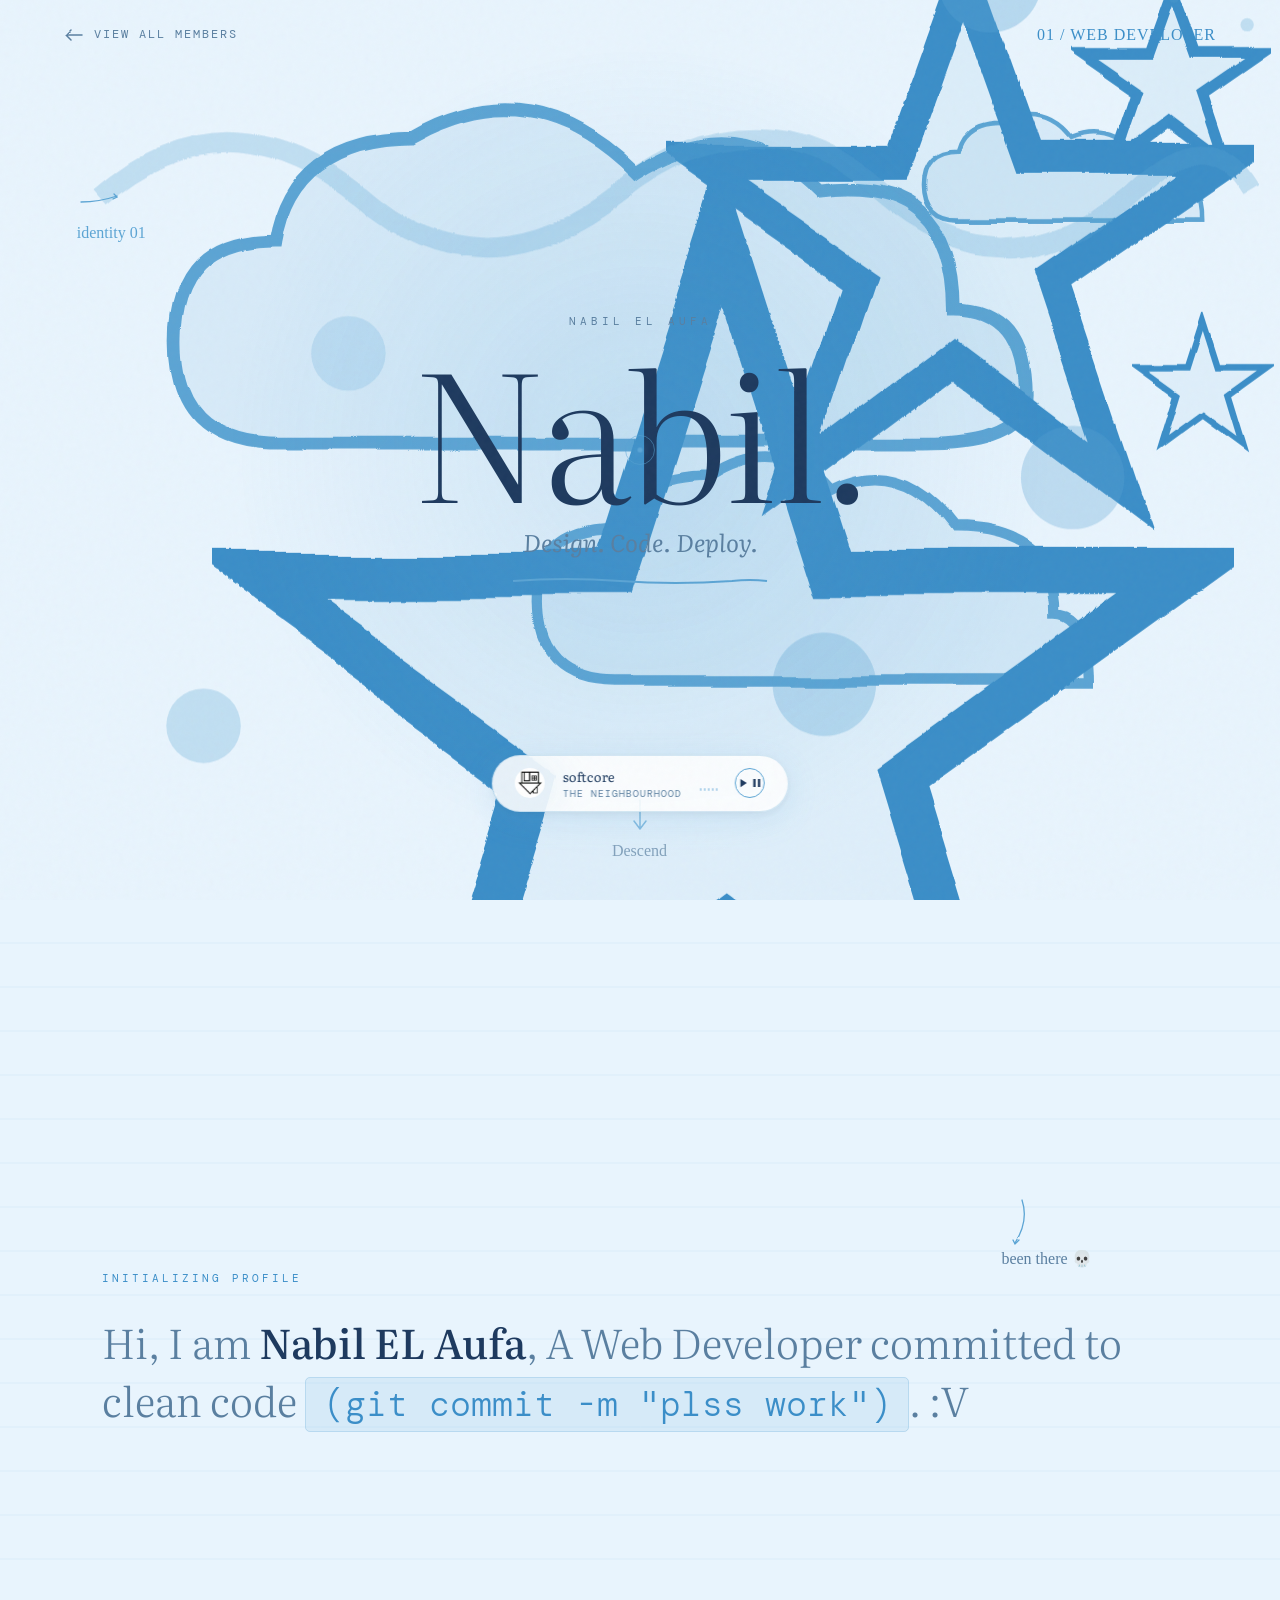
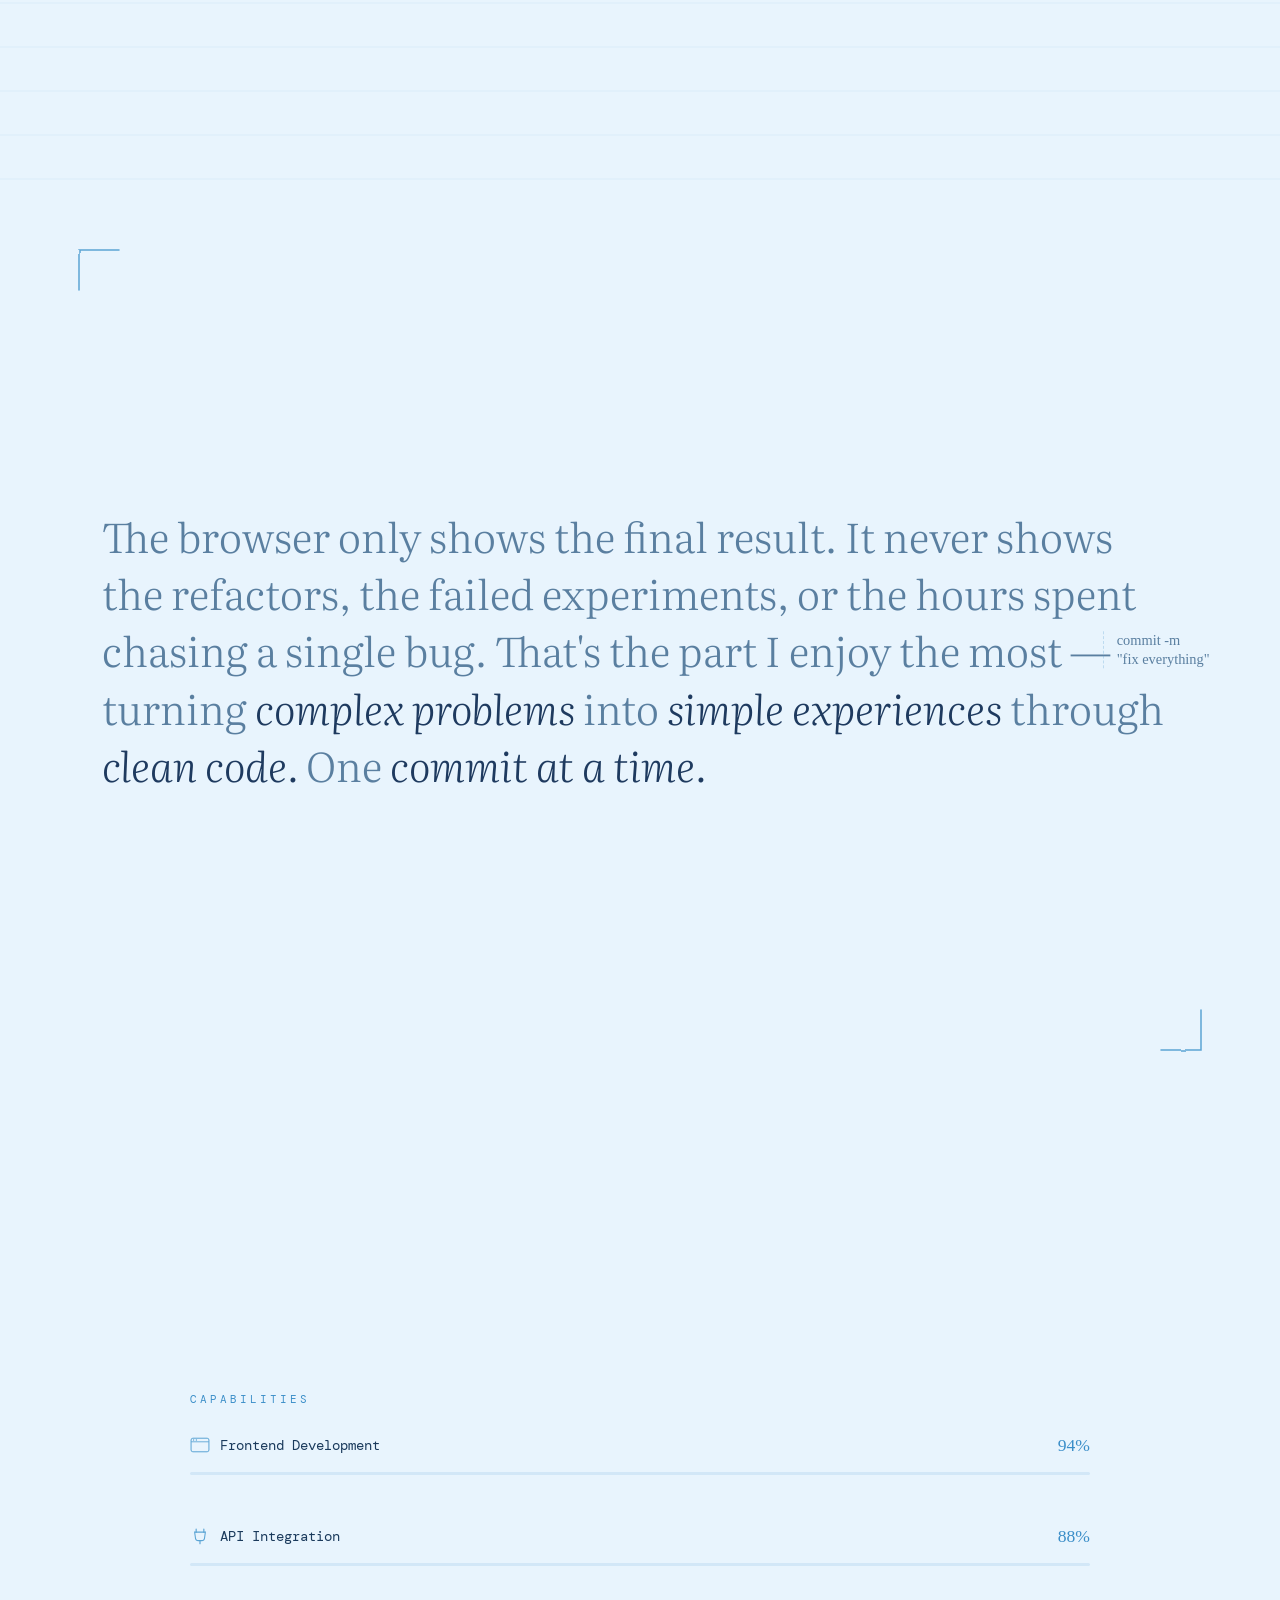
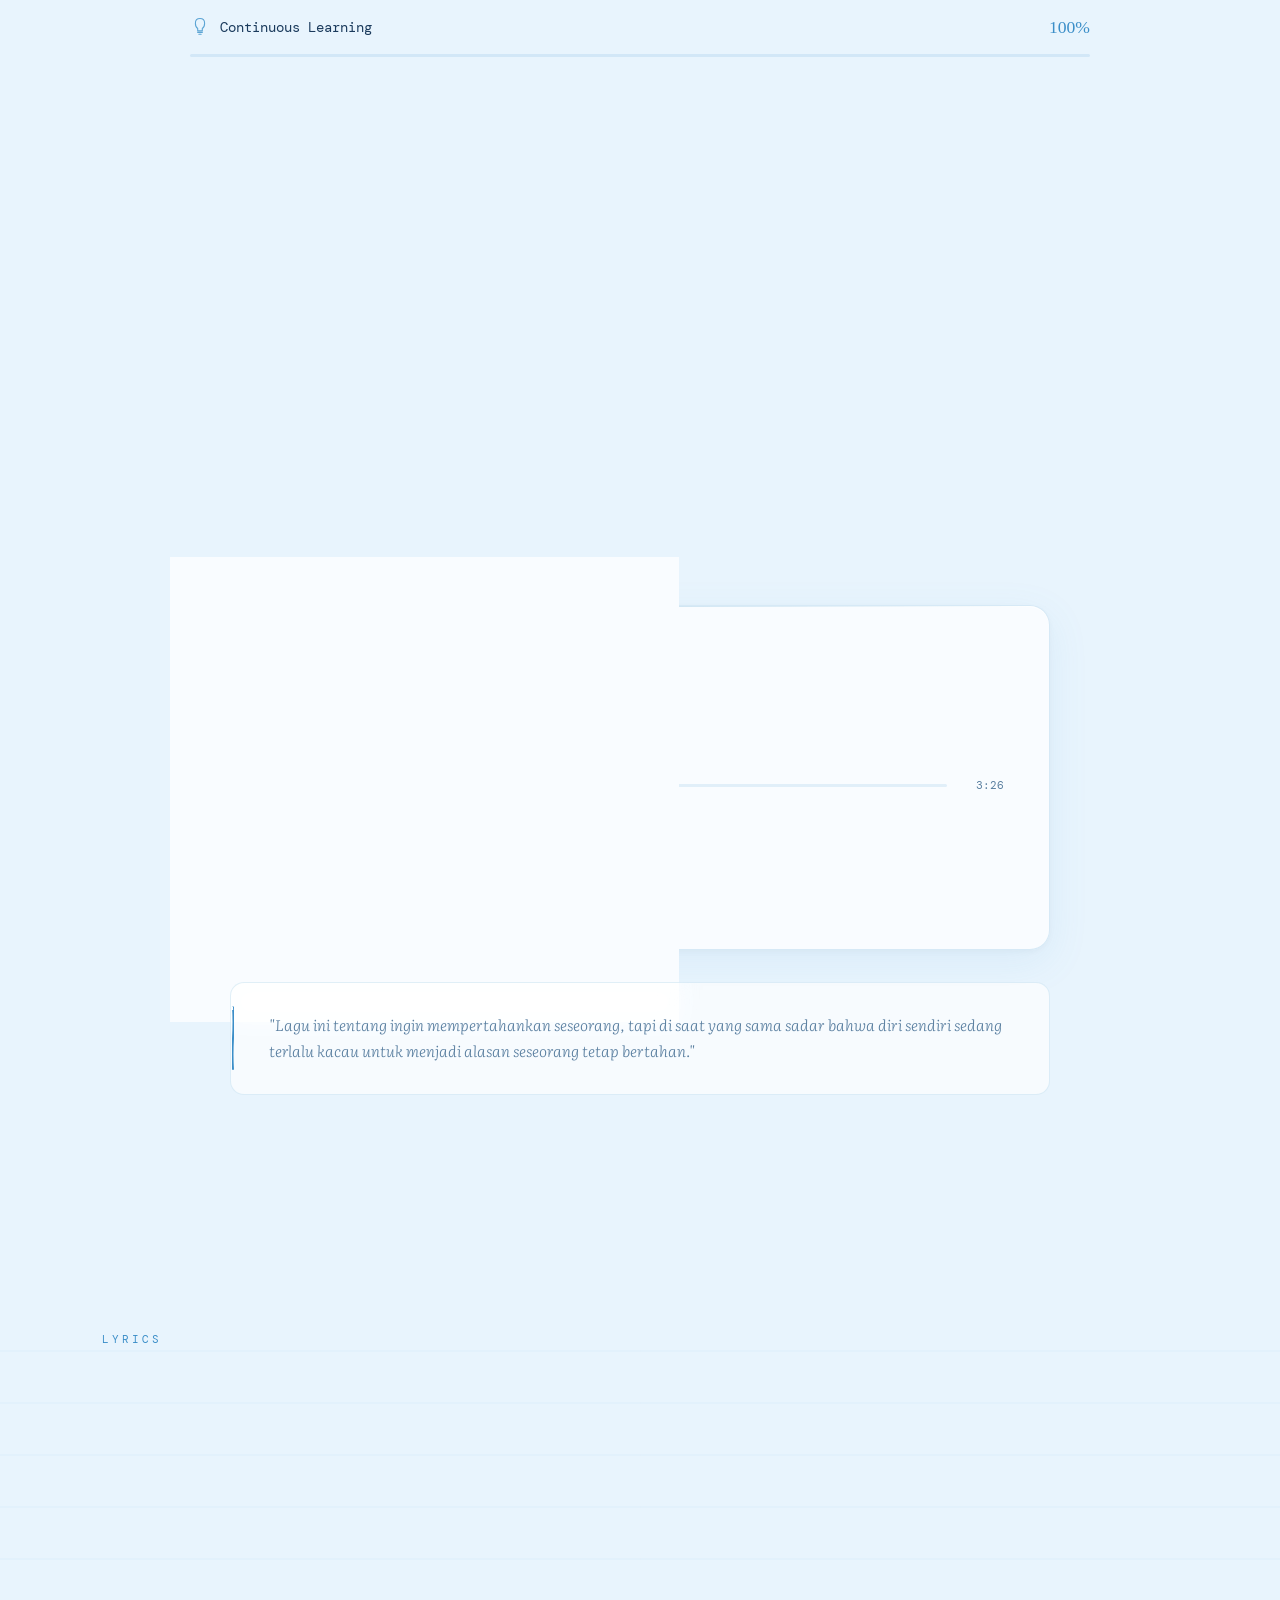
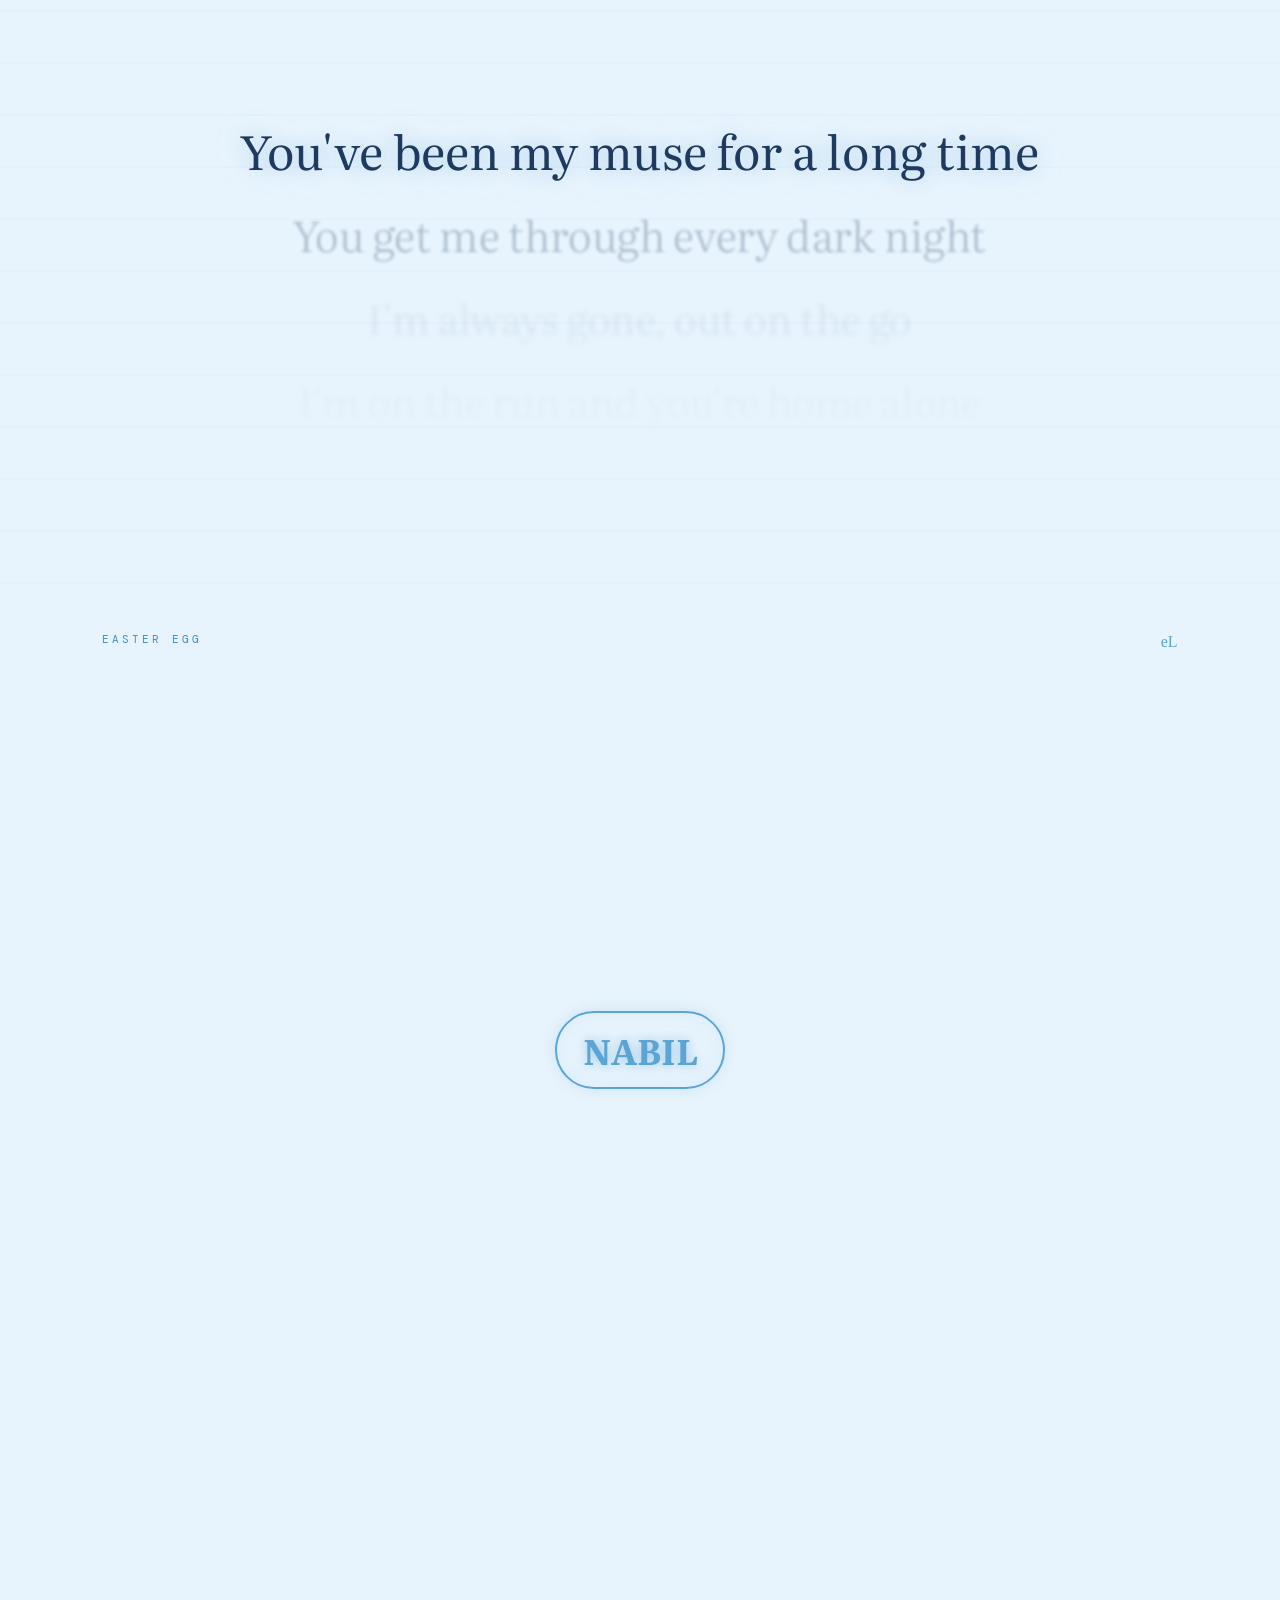
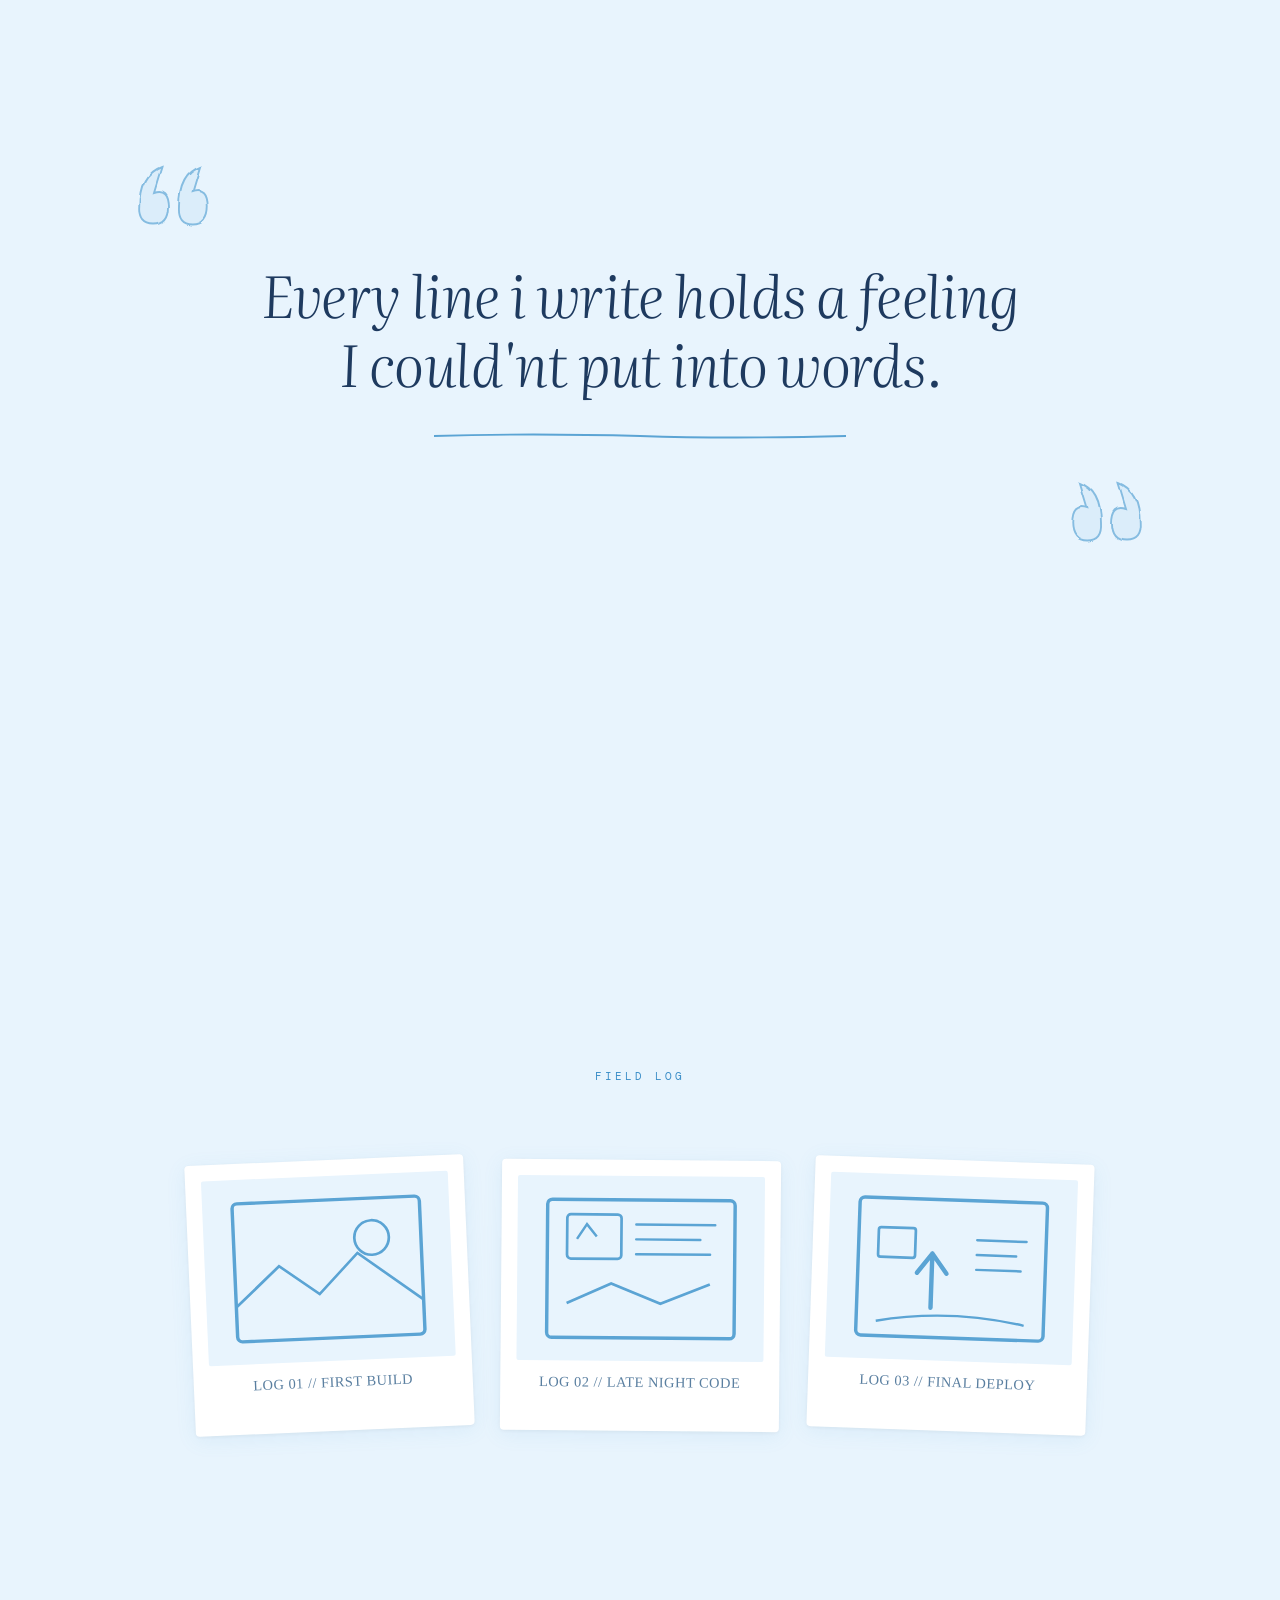
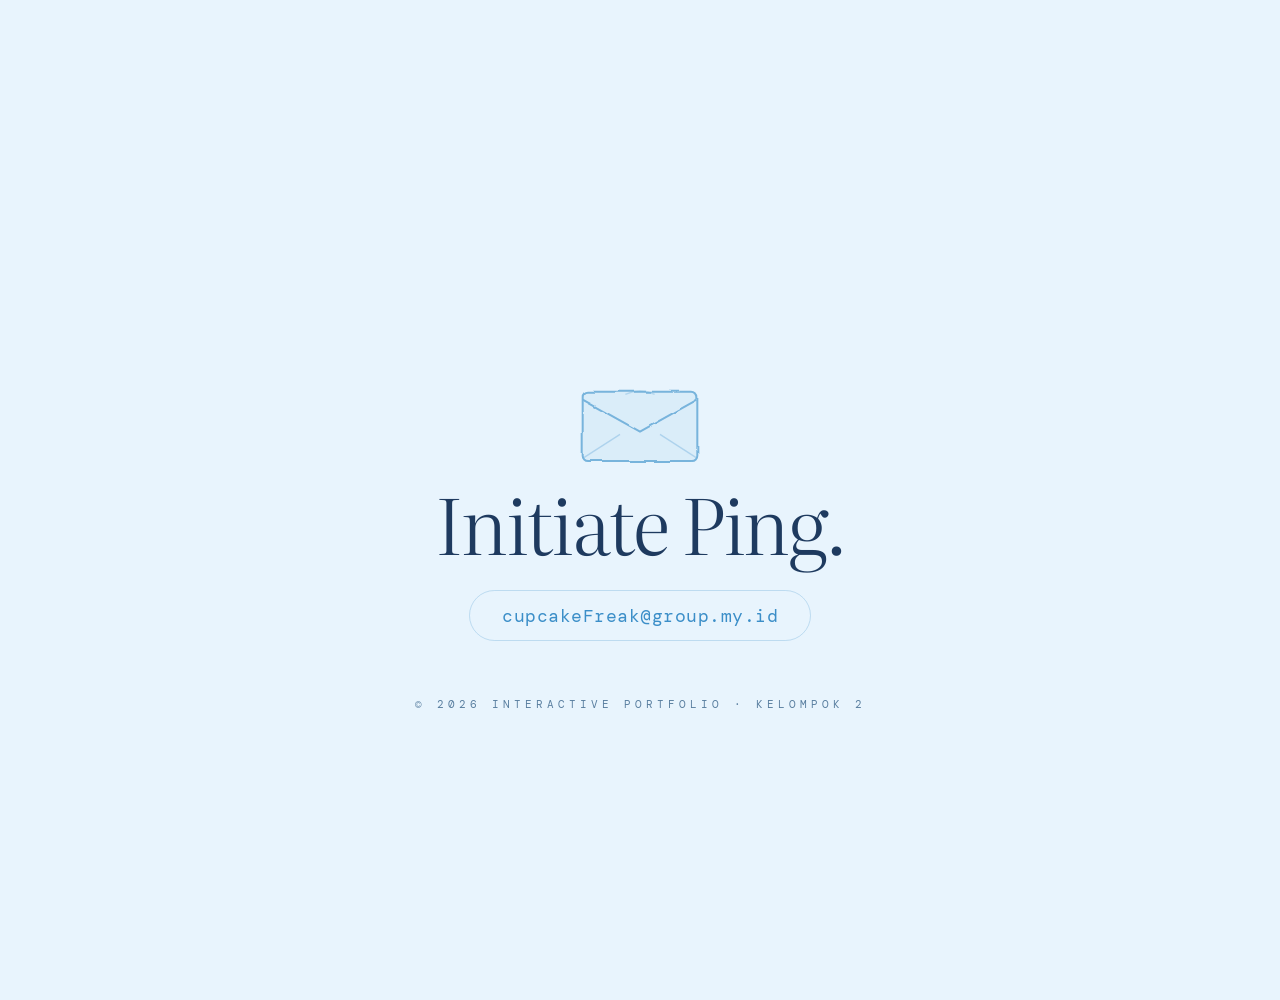
==== commit 1b4f468d: "Enhance play button and volume control icons" ====
--- a/cosmic project/frontend/members/nabil/nabil.html
+++ b/cosmic project/frontend/members/nabil/nabil.html
@@ -73,7 +73,12 @@
       <div class="bar"></div>
       <div class="bar"></div>
     </div>
-    <button class="mini-play-btn" id="mini-play-btn" aria-label="Play / Pause">▶</button>
+    <button class="mini-play-btn" id="mini-play-btn" aria-label="Play / Pause">
+      <!-- play icon -->
+      <svg class="mini-icon mini-icon--play" viewBox="0 0 24 24" fill="currentColor" aria-hidden="true"><path d="M8 5.14v14l11-7-11-7z"/></svg>
+      <!-- pause icon -->
+      <svg class="mini-icon mini-icon--pause" viewBox="0 0 24 24" fill="currentColor" aria-hidden="true"><path d="M6 19h4V5H6v14zm8-14v14h4V5h-4z"/></svg>
+    </button>
   </div>
 
   <!-- ================================================================
@@ -147,6 +152,16 @@
     ================================================================ -->
     <section class="fullscreen-section hero-section" id="section-hero">
       <div class="hero-ambient" aria-hidden="true"></div>
+
+      <!-- Floating Pusheen cats — decorative, aria-hidden -->
+      <img src="assets/images/pusheen.png" alt="" aria-hidden="true"
+           class="pusheen-float pusheen-float--1">
+      <img src="assets/images/pusheen.png" alt="" aria-hidden="true"
+           class="pusheen-float pusheen-float--2">
+      <img src="assets/images/pusheen.png" alt="" aria-hidden="true"
+           class="pusheen-float pusheen-float--3">
+      <img src="assets/images/pusheen.png" alt="" aria-hidden="true"
+           class="pusheen-float pusheen-float--4">
 
       <!-- Handwritten annotation — top left -->
       <div class="doodle-annot hero-annot" aria-hidden="true">
@@ -363,8 +378,10 @@
             <!-- Play button + Equalizer -->
             <div class="player-controls">
               <button class="play-btn" id="play-btn" aria-label="Play Softcore by The Neighbourhood">
-                <span class="play-icon" aria-hidden="true">▶</span>
-                <span class="pause-icon" aria-hidden="true">⏸</span>
+                <!-- play icon -->
+                <svg class="play-icon" viewBox="0 0 24 24" fill="currentColor" aria-hidden="true"><path d="M8 5.14v14l11-7-11-7z"/></svg>
+                <!-- pause icon -->
+                <svg class="pause-icon" viewBox="0 0 24 24" fill="currentColor" aria-hidden="true"><path d="M6 19h4V5H6v14zm8-14v14h4V5h-4z"/></svg>
               </button>
               <div class="waveform" id="waveform" aria-hidden="true">
                 <div class="bar"></div><div class="bar"></div><div class="bar"></div>
@@ -376,7 +393,10 @@
 
             <!-- Volume -->
             <div class="volume-row" role="group" aria-label="Volume control">
-              <span class="volume-icon" id="volume-icon" aria-hidden="true">🔉</span>
+              <span class="volume-icon" id="volume-icon" aria-hidden="true">
+                <!-- volume mid (default) -->
+                <svg viewBox="0 0 24 24" fill="currentColor" width="18" height="18"><path d="M3 9v6h4l5 5V4L7 9H3zm13.5 3A4.5 4.5 0 0 0 14 7.97v8.05c1.48-.73 2.5-2.25 2.5-4.02z"/></svg>
+              </span>
               <input type="range" class="volume-slider" id="volume-slider"
                      min="0" max="1" step="0.02" value="1" aria-label="Volume">
             </div>
--- a/cosmic project/frontend/members/nabil/css/style.css
+++ b/cosmic project/frontend/members/nabil/css/style.css
@@ -242,6 +242,8 @@
   pointer-events: none;
   z-index: 1;
   overflow: hidden;
+  /* JS fades this out as the user scrolls past the Hero */
+  transition: opacity 0.35s ease;
 }
 
 .doodle-layer {
@@ -317,7 +319,7 @@
 
 .section-label::before {
   content: '';
-  display: inline-block;
+  display: none;
   width: 1.4rem;
   height: 1px;
   background: var(--blue-primary);
@@ -1191,6 +1193,9 @@
 .lyrics-section {
   position: relative;
   overflow: hidden;
+  /* Guarantee lyrics content always paints above the fixed doodle layer */
+  isolation: isolate;
+  z-index: 2;
 }
 
 .lyrics-wrapper {
@@ -1207,9 +1212,11 @@
 
 .lyrics-container {
   position: absolute;
-  top: 50%;
+  top: 0;
   width: 100%;
   text-align: center;
+  /* JS drives scroll via a pixel-only translateY to keep the active line centred */
+  transform: translateY(0);
   transition: transform 0.65s cubic-bezier(0.25, 1, 0.5, 1);
   padding: 0 8%;
 }
